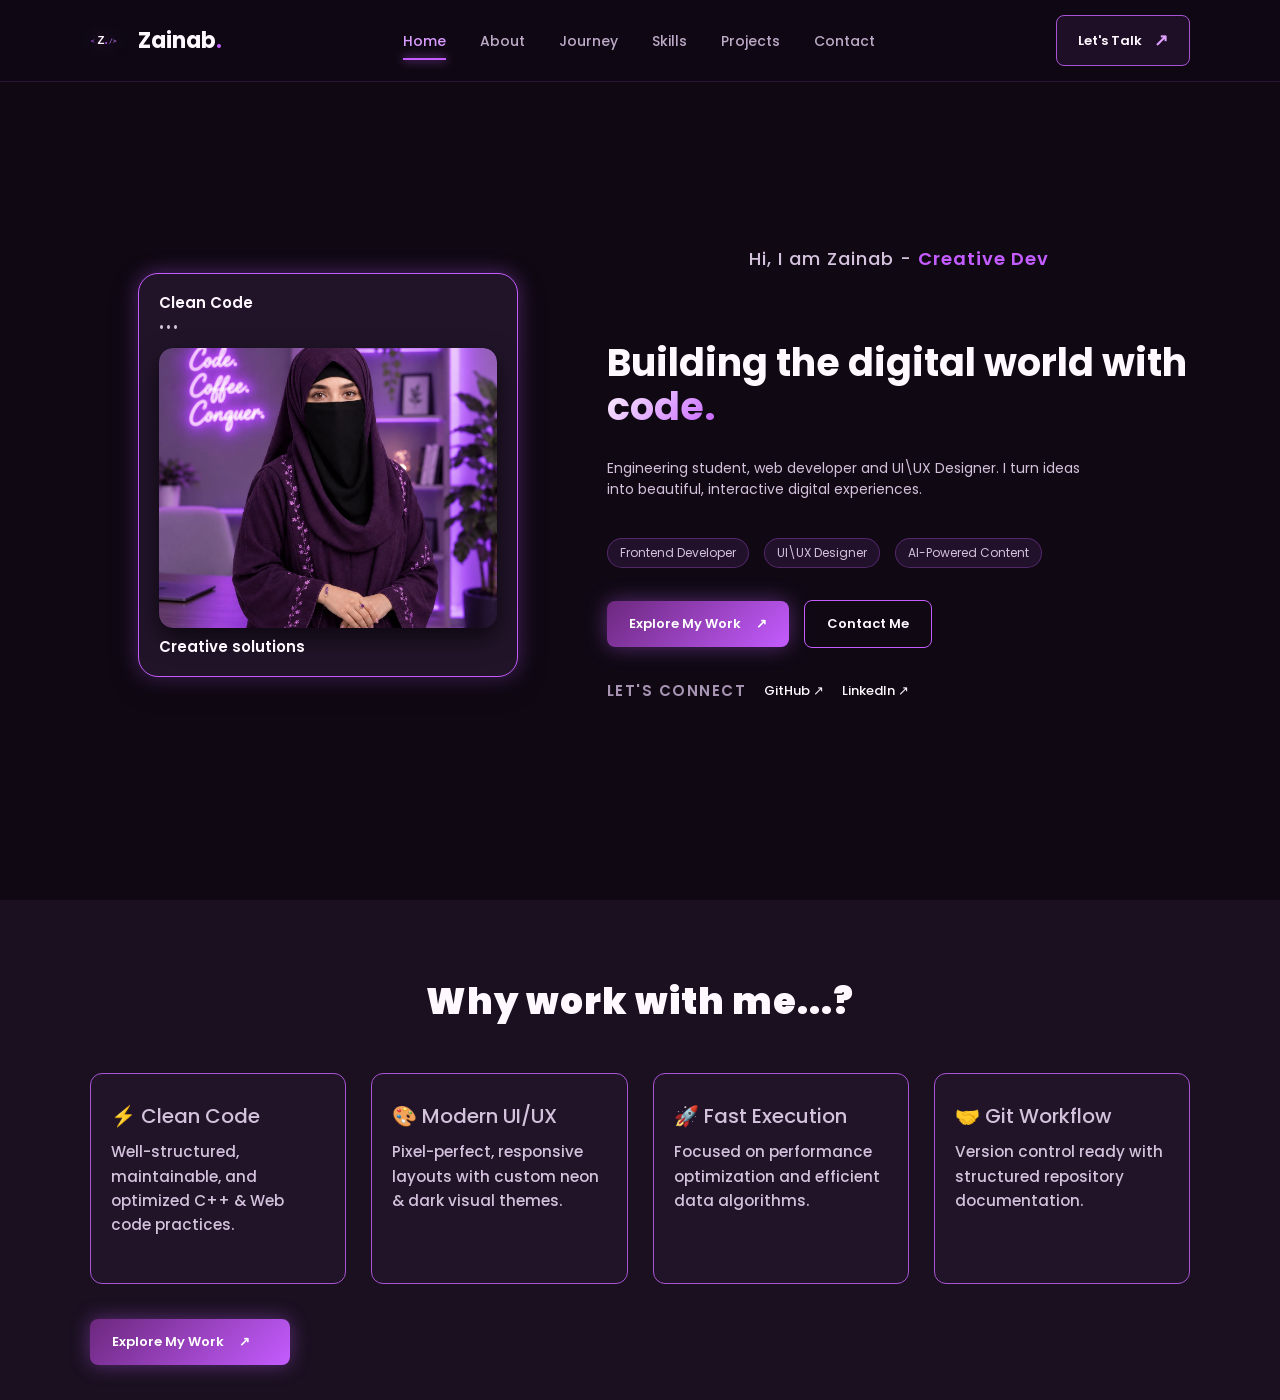
==== main.html @ dba590b0 "Update home and about section styling Adjust the home and featured section dimensions, rename the ab" ====
<!doctype html>
<html lang="en">
  <head>
    <meta charset="UTF-8" />
    <meta name="viewport" content="width=device-width, initial-scale=1.0" />

    <title>Zainab | Developer Portfolio</title>

    <meta
      name="description"
      content="Personal portfolio of a web developer specializing in MERN stack, AI and Python."
    />

    <link rel="preconnect" href="https://fonts.googleapis.com" />
    <link rel="preconnect" href="https://fonts.gstatic.com" crossorigin />

    <link
      href="https://fonts.googleapis.com/css2?family=Poppins:wght@300;400;500;600;700;800&display=swap"
      rel="stylesheet"
    />

    <link
      href="https://cdn.jsdelivr.net/npm/bootstrap@5.3.8/dist/css/bootstrap.min.css"
      rel="stylesheet"
    />

    <link rel="stylesheet" href="https://unpkg.com/aos@next/dist/aos.css" />

    <link rel="stylesheet" href="main.css" />
  </head>

  <body>
    <!-- navbar -->

    <nav class="navbar">
      <a href="#home" class="nav-logo">
        <img src="images/logo.svg" alt="Logo" />
        <span>Zainab<span class="logo-dot">.</span></span>
      </a>

      <ul class="nav-links">
        <li><a href="#home" class="active">Home</a></li>
        <li><a href="#about">About</a></li>
        <li><a href="#Journey">Journey</a></li>
        <li><a href="#skills">Skills</a></li>
        <li><a href="#projects">Projects</a></li>
        <li><a href="#contact">Contact</a></li>
      </ul>

      <a href="#contact" class="nav-cta"> Let's Talk <span>↗</span> </a>
    </nav>

    <!-- hero section -->

    <section class="home-container" id="home">
      <div class="home">
        <div class="left" data-aos="fade-down">
          <div class="profilepic">
            <div class="outer">
              <strong>Clean Code</strong>
              <p>•••</p>
              <div class="inner">
                <img class="heroimg" src="images/heroimg.jpeg" alt="" />
              </div>
              <strong>Creative solutions</strong>
            </div>
          </div>
        </div>
        <div class="right" data-aos="fade-left">
          <h2>Hi, I am Zainab - <span id="typed-text"></span></h2>
          <h1>
            Building the digital world with
            <span class="gradient-text">code.</span>
          </h1>
          <p class="hero-description">
            Engineering student, web developer and UI\UX Designer. I turn ideas
            into beautiful, interactive digital experiences.
          </p>

          <div class="hero-tags" data-aos="fade-left">
            <span>Frontend Developer</span>
            <span>UI\UX Designer</span>
            <span>AI-Powered Content</span>
          </div>

          <div class="hero-actions" data-aos="fade-left">
            <a href="#projects" class="btn btn-primary">
              Explore My Work <span>↗</span>
            </a>

            <a href="#contact" class="btn btn-outline"> Contact Me </a>
          </div>

          <div class="hero-socials" data-aos="fade-left">
            <span>LET'S CONNECT</span>
            <a
              href="https://github.com/"
              target="_blank"
              rel="noopener noreferrer"
              >GitHub ↗</a
            >
            <a
              href="https://www.linkedin.com/"
              target="_blank"
              rel="noopener noreferrer"
              >LinkedIn ↗</a
            >
          </div>
        </div>
      </div>
    </section>
    <section class="featured-section">
      <h2 >Why work with me...?</h2 >
      <div class="featured-elements " data-aos="fade-left">
        <div class="feature-card">
      <h3>⚡ Clean Code</h3>
      <p>Well-structured, maintainable, and optimized C++ & Web code practices.</p>
    </div>

    <div class="feature-card">
      <h3>🎨 Modern UI/UX</h3>
      <p>Pixel-perfect, responsive layouts with custom neon & dark visual themes.</p>
    </div>

    <div class="feature-card">
      <h3>🚀 Fast Execution</h3>
      <p>Focused on performance optimization and efficient data algorithms.</p>
    </div>

    <div class="feature-card">
      <h3>🤝 Git Workflow</h3>
      <p>Version control ready with structured repository documentation.</p>
    </div>

    <a href="#projects" class="btn btn-primary button">
              Explore My Work <span>↗</span>
            </a>
      </div>
    </ssection>

    <section class="About-section" id="about">
      <div class="about-container">
        
      </div>
    </section>
    <script src="https://unpkg.com/aos@next/dist/aos.js"></script>
    <script src="main.js"></script>
  </body>
</html>
---- main.css ----
:root {
  /* ========== HOME TAB ========== */
  --home-bg: #100914;
  --home-heading: #fff8ff;
  --home-text: #d4c1dc;
  --home-accent: #c45cff;
  --home-glow: rgba(196, 92, 255, 0.4);

  /* ========== NAVBAR ========== */
  --nav-bg: rgba(16, 9, 20, 0.85);
  --nav-text: #d4c1dc;
  --nav-active: #c45cff;
  --nav-border: #42264d;

  /* ========== ABOUT TAB ========== */
  --about-bg: #1a1020;
  --about-heading: #fff8ff;
  --about-text: #d4c1dc;
  --about-accent: #a855d5;
  --about-card: #211429;

  /* ========== SKILLS TAB ========== */
  --skills-bg: #100914;
  --skills-card: #211429;
  --skills-heading: #fff8ff;
  --skills-text: #a894b3;
  --skills-accent: #c45cff;
  --skills-border: #42264d;

  /* ========== PROJECTS TAB ========== */
  --projects-bg: #1a1020;
  --projects-card: #211429;
  --projects-heading: #fff8ff;
  --projects-text: #d4c1dc;
  --projects-accent: #e0a0ff;
  --projects-border: #42264d;

  /* ========== CONTACT TAB ========== */
  --contact-bg: #100914;
  --contact-card: #211429;
  --contact-heading: #fff8ff;
  --contact-text: #d4c1dc;
  --contact-accent: #c45cff;
  --contact-border: #8744a0;

  /* ========== FOOTER ========== */
  --footer-bg: #0c070f;
  --footer-text: #a894b3;
  --footer-accent: #c45cff;
  --footer-border: #42264d;

  /* ========== COMMON COLORS ========== */
  --primary: #6c287d;
  --primary-dark: #35113f;
  --primary-light: #a855d5;
  --neon: #c45cff;
  --white: #ffffff;
  --black: #080808;

  /* ========== BUTTONS ========== */
  --button-bg: linear-gradient(135deg, #6c287d, #c45cff);
  --button-text: #ffffff;
  --button-hover: #8536a0;

  /* ========== SHADOWS ========== */
  --shadow: 0 8px 30px rgba(0, 0, 0, 0.3);
  --neon-shadow: 0 0 20px rgba(196, 92, 255, 0.4);
}

:root {
  --font-main: "Poppins", sans-serif;
}

html {
  scroll-behavior: smooth;
  scroll-padding-top: 90px;
}

section[id] {
  scroll-margin-top: 110px;
}

body {
  font-family: var(--font-main);
}

* {
  padding: 0;
  margin: 0;
  box-sizing: border-box;
}
/* NAVBAR */
.navbar {
  position: fixed;
  top: 0;
  left: 0;
  width: 100%;
  height: 82px;
  padding: 0 7%;
  display: flex;
  align-items: center;
  justify-content: space-between;
  background: var(--nav-bg);
  backdrop-filter: blur(18px);
  border-bottom: 1px solid rgba(196, 92, 255, 0.15);
  z-index: 1000;
}

/* LOGO */
.nav-logo {
  display: flex;
  align-items: center;
  gap: 10px;
  text-decoration: none;
  color: #fff8ff;
  font-family: var(--font-main);
  font-size: 22px;
  font-weight: 700;
}

.nav-logo img {
  width: 38px;
  filter: drop-shadow(0 0 8px rgba(196, 92, 255, 0.5));
}

.logo-dot {
  color: #c45cff;
}

/* NAVIGATION LINKS */
.nav-links {
  display: flex;
  align-items: center;
  gap: 34px;
  list-style: none;
  margin: 0;
  padding: 0;
}

.nav-links a {
  position: relative;
  text-decoration: none;
  color: #bdaac7;
  font-family: var(--font-main);
  font-size: 14px;
  font-weight: 500;
  transition: color 0.3s ease;
}

.nav-links a::after {
  content: "";
  position: absolute;
  left: 0;
  bottom: -9px;
  width: 0;
  height: 2px;
  background: #c45cff;
  box-shadow: 0 0 10px #c45cff;
  transition: width 0.3s ease;
}

.nav-links a:hover,
.nav-links a.active {
  color: #d99bff;
}

.nav-links a:hover::after,
.nav-links a.active::after {
  width: 100%;
}

/* NEON BUTTON */
.nav-cta {
  display: inline-flex;
  align-items: center;
  gap: 12px;
  padding: 12px 21px;
  border: 1px solid #a855d5;
  border-radius: 8px;
  background: rgba(196, 92, 255, 0.08);
  color: #fff8ff;
  text-decoration: none;
  font-family: var(--font-main);
  font-size: 13px;
  font-weight: 600;
  transition: 0.3s ease;
}

.nav-cta span {
  color: #e0a0ff;
  font-size: 17px;
}

.nav-cta:hover {
  background: #8536a0;
  border-color: #c45cff;
  box-shadow: 0 0 22px rgba(196, 92, 255, 0.3);
  transform: translateY(-2px);
}
.home-container {
  background-color: var(--home-bg);
  width: 100vw;
  height: 100vh;
  min-height: 600px;
  padding: 50px 7% 0 7%;
  color: var(--home-heading);
  display: flex;
  align-items: center;
  /* overflow: hidden; */
}

.home {
  width: 100%;
  height: 100%;
  display: grid;
  grid-template-columns: 0.9fr 1.1fr;
  align-items: center;
  gap: 40px;
}

.left {
  display: flex;
  justify-content: center;
  align-items: center;
}

.outer {
  width: 380px;
  background-color: #211429;
  border-radius: 20px;
  border: 1px solid var(--home-accent);
  box-shadow: var(--shadow), var(--neon-shadow);
  padding: 18px 20px;
  display: flex;
  flex-direction: column;
  justify-content: space-between;
}

.outer > strong {
  font-size: 15px;
  color: var(--home-heading);
  font-weight: 600;
}

.outer > p {
  color: var(--home-text);
  margin: 2px 0 10px;
  letter-spacing: 2px;
  font-size: 14px;
}

.inner {
  width: 100%;
  display: flex;
  justify-content: center;
  overflow: hidden;
  border-radius: 14px;
  box-shadow: 0 10px 25px rgba(0, 0, 0, 0.6);
  margin-bottom: 8px;
}

.heroimg {
  width: 100%;
  max-height: 280px;
  object-fit: cover;
  border-radius: 14px;
  display: block;
}

.right {
  display: flex;
  flex-direction: column;
  gap: 22px;
}

.right h2 {
  font-size: 18px;
  font-weight: 500;
  color: var(--home-text);
}

.right h2 span {
  color: var(--home-accent);
  font-weight: 600;
}

.right h1 {
  font-size: 38px;
  font-weight: 700;
  line-height: 1.15;
  color: var(--home-heading);
}

.gradient-text {
  background: linear-gradient(135deg, #fff8ff, #c45cff);
  background-clip: text;
  -webkit-background-clip: text;
  -webkit-text-fill-color: transparent;
}

.hero-description {
  font-size: 14px;
  color: var(--home-text);
  line-height: 1.5;
  max-width: 500px;
}

.hero-tags {
  display: flex;
  flex-wrap: wrap;
  gap: 15px;
}

.hero-tags span {
  padding: 5px 12px;
  background: rgba(196, 92, 255, 0.1);
  border: 1px solid rgba(196, 92, 255, 0.3);
  border-radius: 50px;
  font-size: 12px;
  color: var(--home-text);
  margin-bottom: 10px;
}

.hero-actions {
  display: flex;
  align-items: center;
  gap: 15px;
}

.btn {
  display: inline-flex;
  align-items: center;
  gap: 15px;
  padding: 13px 22px;
  border-radius: 8px;
  font-weight: 600;
  font-size: 13px;
  text-decoration: none;
  transition: 0.3s ease;
}

.btn-primary {
  background: var(--button-bg);
  color: var(--button-text);
  box-shadow: var(--neon-shadow);
  border: none;
}

.btn-primary:hover {
  background: var(--button-hover);
  transform: translateY(-2px);
}

.btn-outline {
  border: 1px solid var(--home-accent);
  color: var(--home-heading);
  background: transparent;
}

.btn-outline:hover {
  background: rgba(196, 92, 255, 0.1);
  transform: translateY(-2px);
}

.hero-socials {
  display: flex;
  align-items: center;
  gap: 18px;
}

.hero-socials span {
  font-size: 15px;
  letter-spacing: 1.5px;
  color: var(--skills-text);
  font-weight: 600;
  margin-top: 10px;
}

.hero-socials a {
  text-decoration: none;
  color: var(--home-heading);
  font-size: 13px;
  font-weight: 500;
  transition: 0.3s ease;
  margin-top: 10px;
}

.hero-socials a:hover {
  color: var(--home-accent);
}

@keyframes fadeDown {
  from {
    opacity: 0;
    transform: translateY(-20px);
  }
  to {
    opacity: 1;
    transform: translateY(0);
  }
}

.left {
  animation: fadeDown 2s ease-out;
}

/* Featured Section */

.featured-section{
  width: 100vw;
  height: 500px;
  padding: 80px 20px;
  background-color: var(--about-bg);
}

h2{
  text-align: center;
  font-size: 36px;
  font-weight: 900;
  letter-spacing: 1px;
  margin-bottom: 50px;
  color: var(--about-heading);
}


.featured-elements{
    display: grid;
    grid-template-columns: repeat(auto-fit, minmax(250px, 1fr));
    gap: 25px;
    max-width: 1100px;
    margin: 0 auto;
    color: var(--button-text);
    
}

.feature-card{
  border-radius: 12px;
    padding: 30px 20px;
    transition: all 0.3s ease-in-out;
    text-align: left;
    border: 1px solid var(--about-accent);
    border-radius: 12px;
    padding: 30px 20px;
   
    background-color: var(--about-card);
}

.feature-card:hover{
   box-shadow: var(--neon-shadow);
   transform: translateY(-8px);
   border:1px solid var(--neon);
}

.feature-card h3 {
    font-size: 1.25rem;
    color: var(--about-text);
    margin-bottom: 12px;
}

.feature-card p {
    font-size: 0.95rem;
    color: var(--about-text);
    font-weight: 500;
    line-height: 1.6;
}

.button{
 width: 200px;
 margin-top: 10px;
}

.About-section{
  width: 100vw;
  background-color: var(--footer-border);
}
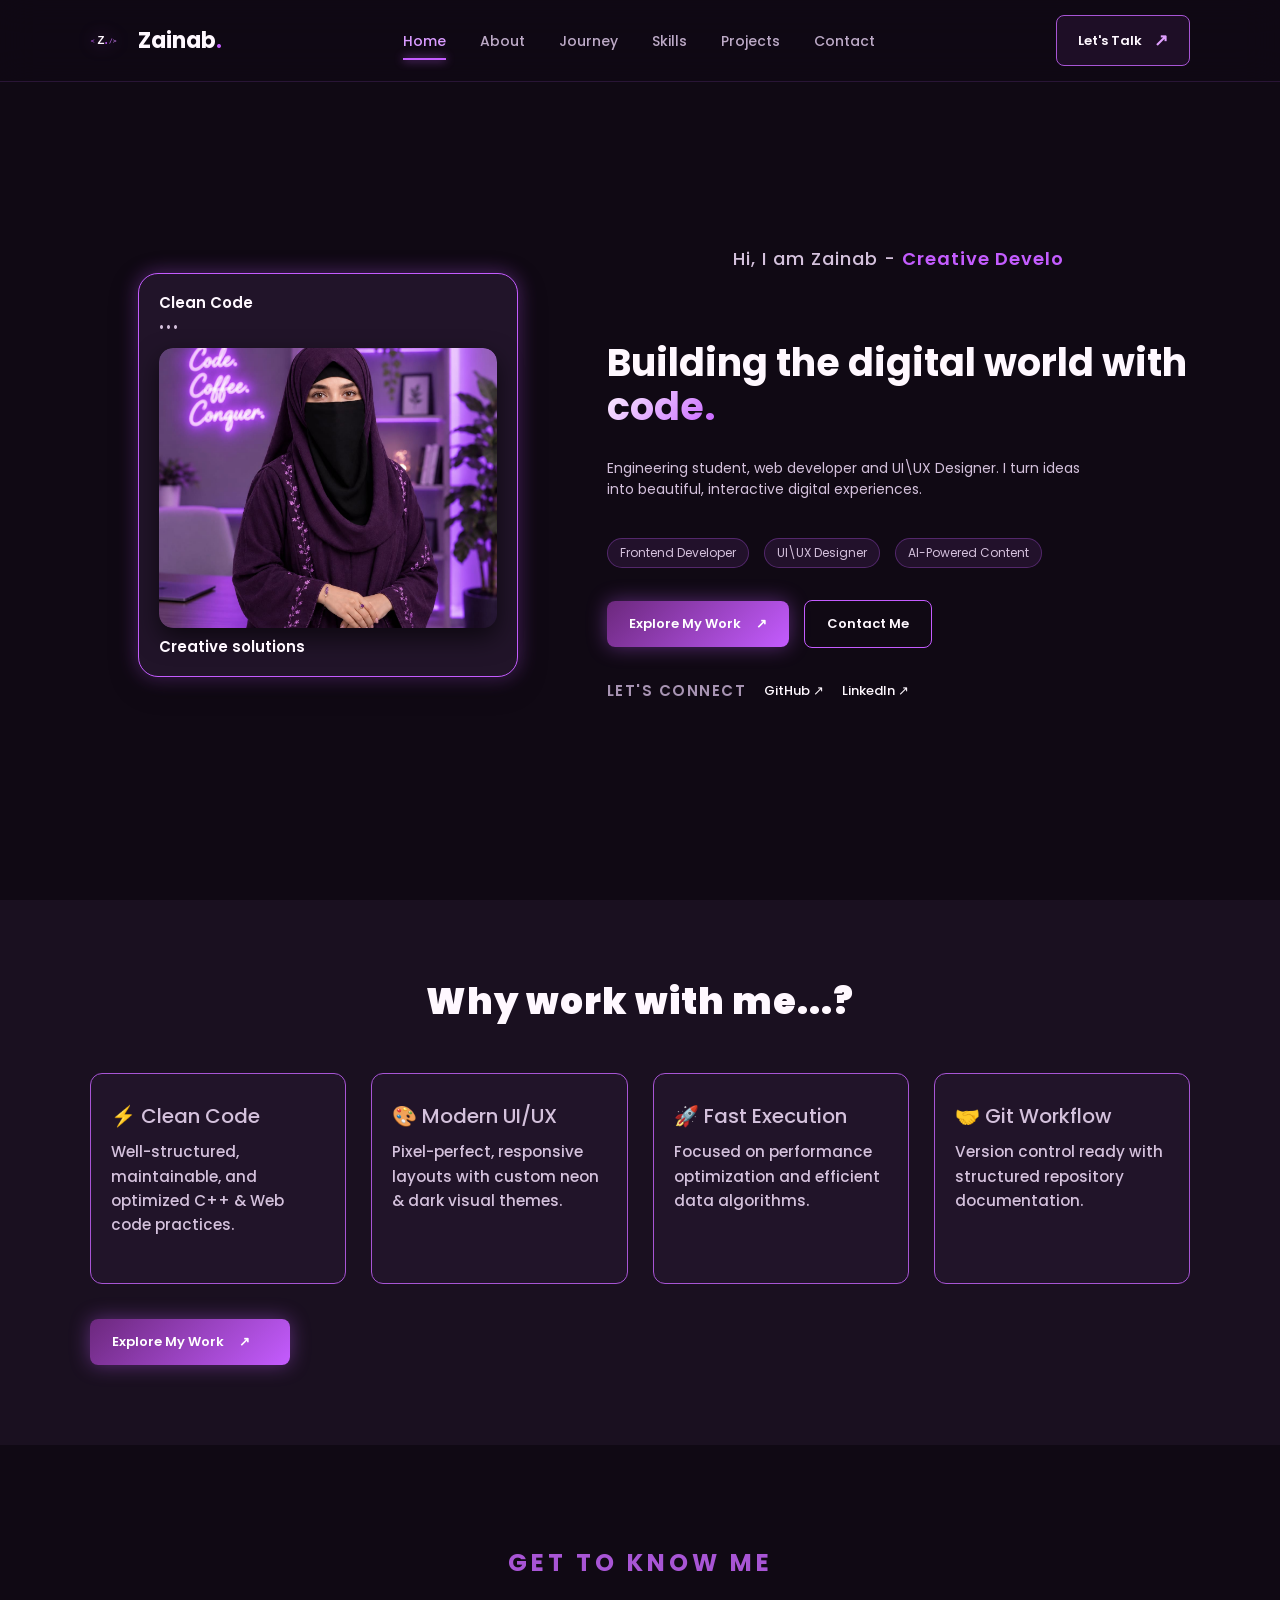
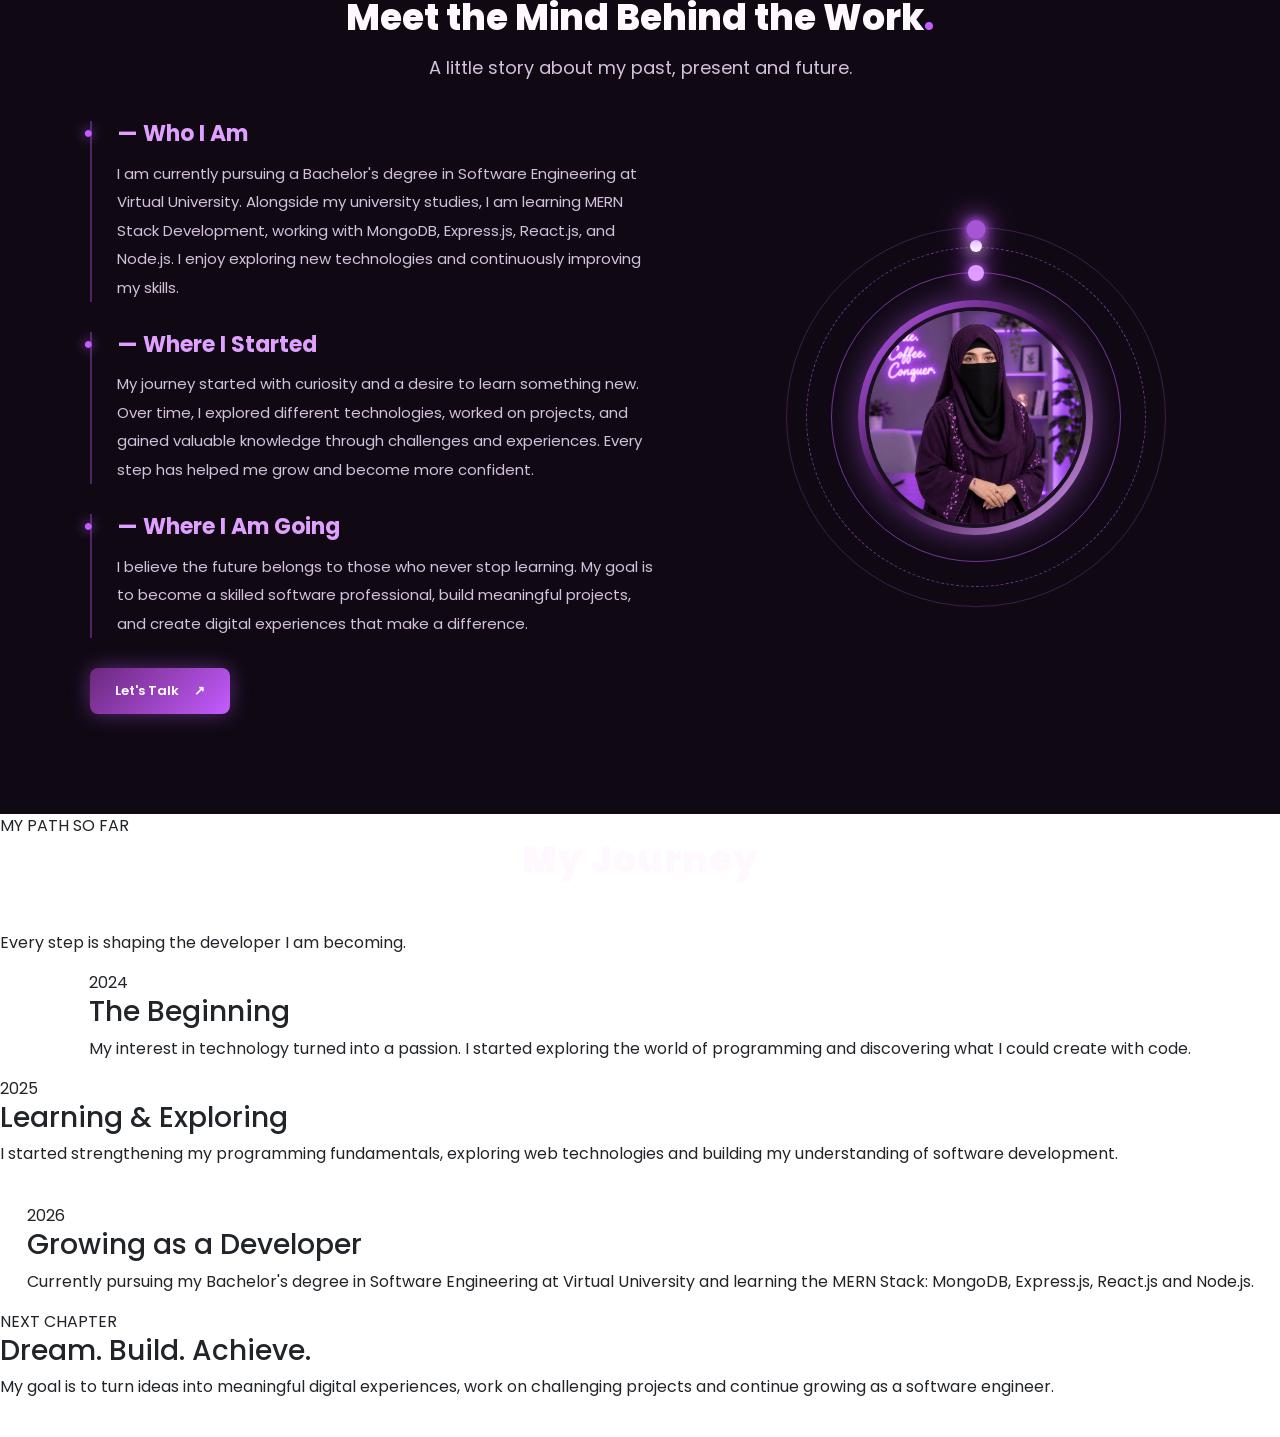
==== commit 140ab8a3: "Add About and Journey sections Add portfolio sections for the developer's background and career jour" ====
--- a/main.html
+++ b/main.html
@@ -41,7 +41,7 @@
       <ul class="nav-links">
         <li><a href="#home" class="active">Home</a></li>
         <li><a href="#about">About</a></li>
-        <li><a href="#Journey">Journey</a></li>
+        <li><a href="#journey">Journey</a></li>
         <li><a href="#skills">Skills</a></li>
         <li><a href="#projects">Projects</a></li>
         <li><a href="#contact">Contact</a></li>
@@ -110,39 +110,181 @@
       </div>
     </section>
     <section class="featured-section">
-      <h2 >Why work with me...?</h2 >
-      <div class="featured-elements " data-aos="fade-left">
-        <div class="feature-card">
-      <h3>⚡ Clean Code</h3>
-      <p>Well-structured, maintainable, and optimized C++ & Web code practices.</p>
-    </div>
-
-    <div class="feature-card">
-      <h3>🎨 Modern UI/UX</h3>
-      <p>Pixel-perfect, responsive layouts with custom neon & dark visual themes.</p>
-    </div>
-
-    <div class="feature-card">
-      <h3>🚀 Fast Execution</h3>
-      <p>Focused on performance optimization and efficient data algorithms.</p>
-    </div>
-
-    <div class="feature-card">
-      <h3>🤝 Git Workflow</h3>
-      <p>Version control ready with structured repository documentation.</p>
-    </div>
-
-    <a href="#projects" class="btn btn-primary button">
-              Explore My Work <span>↗</span>
-            </a>
-      </div>
-    </ssection>
-
-    <section class="About-section" id="about">
-      <div class="about-container">
-        
+      <h2>Why work with me...?</h2>
+      <div class="featured-elements" data-aos="fade-left">
+        <div class="feature-card">
+          <h3>⚡ Clean Code</h3>
+          <p>
+            Well-structured, maintainable, and optimized C++ & Web code
+            practices.
+          </p>
+        </div>
+
+        <div class="feature-card">
+          <h3>🎨 Modern UI/UX</h3>
+          <p>
+            Pixel-perfect, responsive layouts with custom neon & dark visual
+            themes.
+          </p>
+        </div>
+
+        <div class="feature-card">
+          <h3>🚀 Fast Execution</h3>
+          <p>
+            Focused on performance optimization and efficient data algorithms.
+          </p>
+        </div>
+
+        <div class="feature-card">
+          <h3>🤝 Git Workflow</h3>
+          <p>Version control ready with structured repository documentation.</p>
+        </div>
+
+        <a href="#projects" class="btn btn-primary button">
+          Explore My Work <span>↗</span>
+        </a>
       </div>
     </section>
+
+    <section class="about-section" id="about">
+      <div class="about-container">
+        <div class="about-heading" data-aos="fade-down">
+          <span>GET TO KNOW ME</span>
+          <h1>Meet the Mind Behind the Work<span>.</span></h1>
+          <p>A little story about my past, present and future.</p>
+        </div>
+
+        <div class="about-content">
+          <div class="about-left"  data-aos="fade-right">
+            <div class="about-info">
+              <span class="about-dot">●</span>
+              <h3>— Who I Am</h3>
+              <p>
+                I am currently pursuing a Bachelor's degree in Software
+                Engineering at Virtual University. Alongside my university
+                studies, I am learning MERN Stack Development, working with
+                MongoDB, Express.js, React.js, and Node.js. I enjoy exploring
+                new technologies and continuously improving my skills.
+              </p>
+            </div>
+
+            <div class="about-info">
+              <span class="about-dot">●</span>
+              <h3>— Where I Started</h3>
+              <p>
+                My journey started with curiosity and a desire to learn
+                something new. Over time, I explored different technologies,
+                worked on projects, and gained valuable knowledge through
+                challenges and experiences. Every step has helped me grow and
+                become more confident.
+              </p>
+            </div>
+
+            <div class="about-info">
+              <span class="about-dot">●</span>
+              <h3>— Where I Am Going</h3>
+              <p>
+                I believe the future belongs to those who never stop learning.
+                My goal is to become a skilled software professional, build
+                meaningful projects, and create digital experiences that make a
+                difference.
+              </p>
+            </div>
+
+            <a href="#contact" class="about-btn"> Let's Talk <span>↗</span> </a>
+          </div>
+
+          <div class="about-right" data-aos="fade-left">
+            <div class="orbit orbit-one">
+              <span class="orbit-dot"></span>
+            </div>
+
+            <div class="orbit orbit-two">
+              <span class="orbit-dot"></span>
+            </div>
+
+            <div class="orbit orbit-three">
+              <span class="orbit-dot"></span>
+            </div>
+
+            <div class="about-image">
+              <img
+                src="images/heroimg.jpeg"
+                alt="Zainab - Software Engineering Student"
+              />
+            </div>
+          </div>
+        </div>
+      </div>
+    </section>
+
+
+<section class="journey-section" id="Journey">
+
+    <div class="journey-heading">
+        <span class="journey-tag">MY PATH SO FAR</span>
+        <h2>My <span>Journey</span></h2>
+        <p>Every step is shaping the developer I am becoming.</p>
+    </div>
+
+    <div class="journey-timeline">
+
+        <div class="journey-item left">
+            <div class="journey-card">
+                <span class="journey-year">2024</span>
+                <h3>The Beginning</h3>
+                <p>
+                    My interest in technology turned into a passion.
+                    I started exploring the world of programming and
+                    discovering what I could create with code.
+                </p>
+            </div>
+            <span class="journey-dot"></span>
+        </div>
+
+        <div class="journey-item right">
+            <div class="journey-card">
+                <span class="journey-year">2025</span>
+                <h3>Learning & Exploring</h3>
+                <p>
+                    I started strengthening my programming fundamentals,
+                    exploring web technologies and building my
+                    understanding of software development.
+                </p>
+            </div>
+            <span class="journey-dot"></span>
+        </div>
+
+        <div class="journey-item left">
+            <div class="journey-card">
+                <span class="journey-year">2026</span>
+                <h3>Growing as a Developer</h3>
+                <p>
+                    Currently pursuing my Bachelor's degree in Software
+                    Engineering at Virtual University and learning the
+                    MERN Stack: MongoDB, Express.js, React.js and Node.js.
+                </p>
+            </div>
+            <span class="journey-dot"></span>
+        </div>
+
+        <div class="journey-item right">
+            <div class="journey-card">
+                <span class="journey-year">NEXT CHAPTER</span>
+                <h3>Dream. Build. Achieve.</h3>
+                <p>
+                    My goal is to turn ideas into meaningful digital
+                    experiences, work on challenging projects and
+                    continue growing as a software engineer.
+                </p>
+            </div>
+            <span class="journey-dot"></span>
+        </div>
+
+    </div>
+</section>
+
+
     <script src="https://unpkg.com/aos@next/dist/aos.js"></script>
     <script src="main.js"></script>
   </body>
--- a/main.css
+++ b/main.css
@@ -199,7 +199,7 @@
 }
 .home-container {
   background-color: var(--home-bg);
-  width: 100vw;
+  width: 100%;
   height: 100vh;
   min-height: 600px;
   padding: 50px 7% 0 7%;
@@ -406,14 +406,15 @@
 
 /* Featured Section */
 
-.featured-section{
-  width: 100vw;
-  height: 500px;
-  padding: 80px 20px;
+.featured-section {
+  width: 100%;
+  min-height: 500px;
+  height: auto;
+  padding: 80px 7%;
   background-color: var(--about-bg);
 }
 
-h2{
+h2 {
   text-align: center;
   font-size: 36px;
   font-weight: 900;
@@ -422,54 +423,264 @@
   color: var(--about-heading);
 }
 
-
-.featured-elements{
-    display: grid;
-    grid-template-columns: repeat(auto-fit, minmax(250px, 1fr));
-    gap: 25px;
-    max-width: 1100px;
-    margin: 0 auto;
-    color: var(--button-text);
-    
-}
-
-.feature-card{
+.featured-elements {
+  display: grid;
+  grid-template-columns: repeat(auto-fit, minmax(250px, 1fr));
+  gap: 25px;
+  max-width: 1100px;
+  margin: 0 auto;
+  color: var(--button-text);
+}
+
+.feature-card {
   border-radius: 12px;
-    padding: 30px 20px;
-    transition: all 0.3s ease-in-out;
-    text-align: left;
-    border: 1px solid var(--about-accent);
-    border-radius: 12px;
-    padding: 30px 20px;
-   
-    background-color: var(--about-card);
-}
-
-.feature-card:hover{
-   box-shadow: var(--neon-shadow);
-   transform: translateY(-8px);
-   border:1px solid var(--neon);
+  padding: 30px 20px;
+  transition: all 0.3s ease-in-out;
+  text-align: left;
+  border: 1px solid var(--about-accent);
+  border-radius: 12px;
+  padding: 30px 20px;
+
+  background-color: var(--about-card);
+}
+
+.feature-card:hover {
+  box-shadow: var(--neon-shadow);
+  transform: translateY(-8px);
+  border: 1px solid var(--neon);
 }
 
 .feature-card h3 {
-    font-size: 1.25rem;
-    color: var(--about-text);
-    margin-bottom: 12px;
+  font-size: 1.25rem;
+  color: var(--about-text);
+  margin-bottom: 12px;
 }
 
 .feature-card p {
-    font-size: 0.95rem;
-    color: var(--about-text);
-    font-weight: 500;
-    line-height: 1.6;
-}
-
-.button{
- width: 200px;
- margin-top: 10px;
-}
-
-.About-section{
-  width: 100vw;
-  background-color: var(--footer-border);
-}
+  font-size: 0.95rem;
+  color: var(--about-text);
+  font-weight: 500;
+  line-height: 1.6;
+}
+
+.button {
+  width: 200px;
+  margin-top: 10px;
+}
+
+/*  ABOUT SECTION  */
+
+.about-section {
+  width: 100%;
+  min-height: 750px;
+  padding: 100px 7%;
+  background: var(--contact-bg);
+  color: var(--about-heading);
+  overflow: hidden;
+}
+
+.about-container {
+  max-width: 1250px;
+  margin: auto;
+}
+
+.about-heading {
+  text-align: center;
+  margin-bottom: 40px;
+}
+
+.about-heading > span {
+  color: var(--about-accent);
+  font-size: 24px;
+  font-weight: 700;
+  letter-spacing: 4px;
+}
+
+.about-heading h1 {
+  font-size: 36px;
+  font-weight: 800;
+  margin: 15px 0;
+}
+
+.about-heading h1 span {
+  color: var(--neon);
+}
+
+.about-heading p {
+  color: var(--about-text);
+  font-size: 18px;
+}
+
+.about-content {
+  display: grid;
+  grid-template-columns: 1.2fr 0.9fr;
+  align-items: center;
+  gap: 100px;
+}
+
+.about-left {
+  display: flex;
+  flex-direction: column;
+  gap: 30px;
+}
+
+.about-info {
+  position: relative;
+  padding-left: 25px;
+  border-left: 2px solid rgba(196, 92, 255, 0.35);
+  transition: 0.3s ease;
+}
+
+.about-info:hover {
+  border-left-color: var(--button-text);
+  transform: translateX(10px);
+}
+
+.about-dot {
+  position: absolute;
+  left: -8px;
+  top: 0;
+  font-size: 16px;
+  color: var(--neon);
+  text-shadow: 0 0 12px var(--neon);
+}
+
+.about-info h3 {
+  font-size: 22px;
+  font-weight: 700;
+  color: #e0a0ff;
+  margin-bottom: 12px;
+}
+
+.about-info p {
+  color: var(--about-text);
+  font-size: 15px;
+  line-height: 1.9;
+  margin: 0;
+}
+
+.about-btn {
+  display: inline-flex;
+  align-items: center;
+  justify-content: center;
+  gap: 15px;
+  width: fit-content;
+  padding: 13px 25px;
+  border-radius: 8px;
+  background: var(--button-bg);
+  color: white;
+  text-decoration: none;
+  font-size: 13px;
+  font-weight: 600;
+  box-shadow: var(--neon-shadow);
+  transition: 0.3s ease;
+}
+
+.about-btn:hover {
+  transform: translateY(-4px);
+  box-shadow: 0 0 25px var(--neon);
+  color: white;
+}
+
+.about-right {
+  position: relative;
+  width: 380px;
+  height: 380px;
+  display: flex;
+  align-items: center;
+  justify-content: center;
+  margin: auto;
+}
+
+.about-image {
+  width: 235px;
+  height: 235px;
+  border-radius: 50%;
+  padding: 7px;
+  background: linear-gradient(135deg, #c45cff, #35113f, #e0a0ff);
+  box-shadow: 0 0 30px rgba(196, 92, 255, 0.45);
+  z-index: 2;
+}
+
+.about-image img {
+  width: 100%;
+  height: 100%;
+  object-fit: cover;
+  border-radius: 50%;
+  border: 4px solid var(--about-bg);
+}
+
+/* ROTATING ORBITS */
+
+.orbit {
+  position: absolute;
+  border-radius: 50%;
+  border: 1px solid rgba(196, 92, 255, 0.55);
+  display: flex;
+  align-items: center;
+  justify-content: center;
+}
+
+.orbit-one {
+  width: 290px;
+  height: 290px;
+  animation: rotateOrbit 8s linear infinite;
+}
+
+.orbit-two {
+  width: 340px;
+  height: 340px;
+  border-style: dashed;
+  animation: rotateOrbit 13s linear infinite reverse;
+}
+
+.orbit-three {
+  width: 380px;
+  height: 380px;
+  border-color: rgba(196, 92, 255, 0.25);
+  animation: rotateOrbit 18s linear infinite;
+}
+
+/* BIG ROUND DOTS */
+
+.orbit-dot {
+  position: absolute;
+  width: 16px;
+  height: 16px;
+  background: #e0a0ff;
+  border-radius: 50%;
+  top: -8px;
+  left: 50%;
+  transform: translateX(-50%);
+  box-shadow:
+    0 0 10px #c45cff,
+    0 0 22px #c45cff,
+    0 0 35px rgba(196, 92, 255, 0.8);
+}
+
+.orbit-two .orbit-dot {
+  width: 12px;
+  height: 12px;
+  background: #ffffff;
+  box-shadow:
+    0 0 15px #ffffff,
+    0 0 25px #c45cff;
+}
+
+.orbit-three .orbit-dot {
+  width: 19px;
+  height: 19px;
+  background: #a855d5;
+}
+
+/* ANIMATION */
+
+@keyframes rotateOrbit {
+  from {
+    transform: rotate(0deg);
+  }
+
+  to {
+    transform: rotate(360deg);
+  }
+}
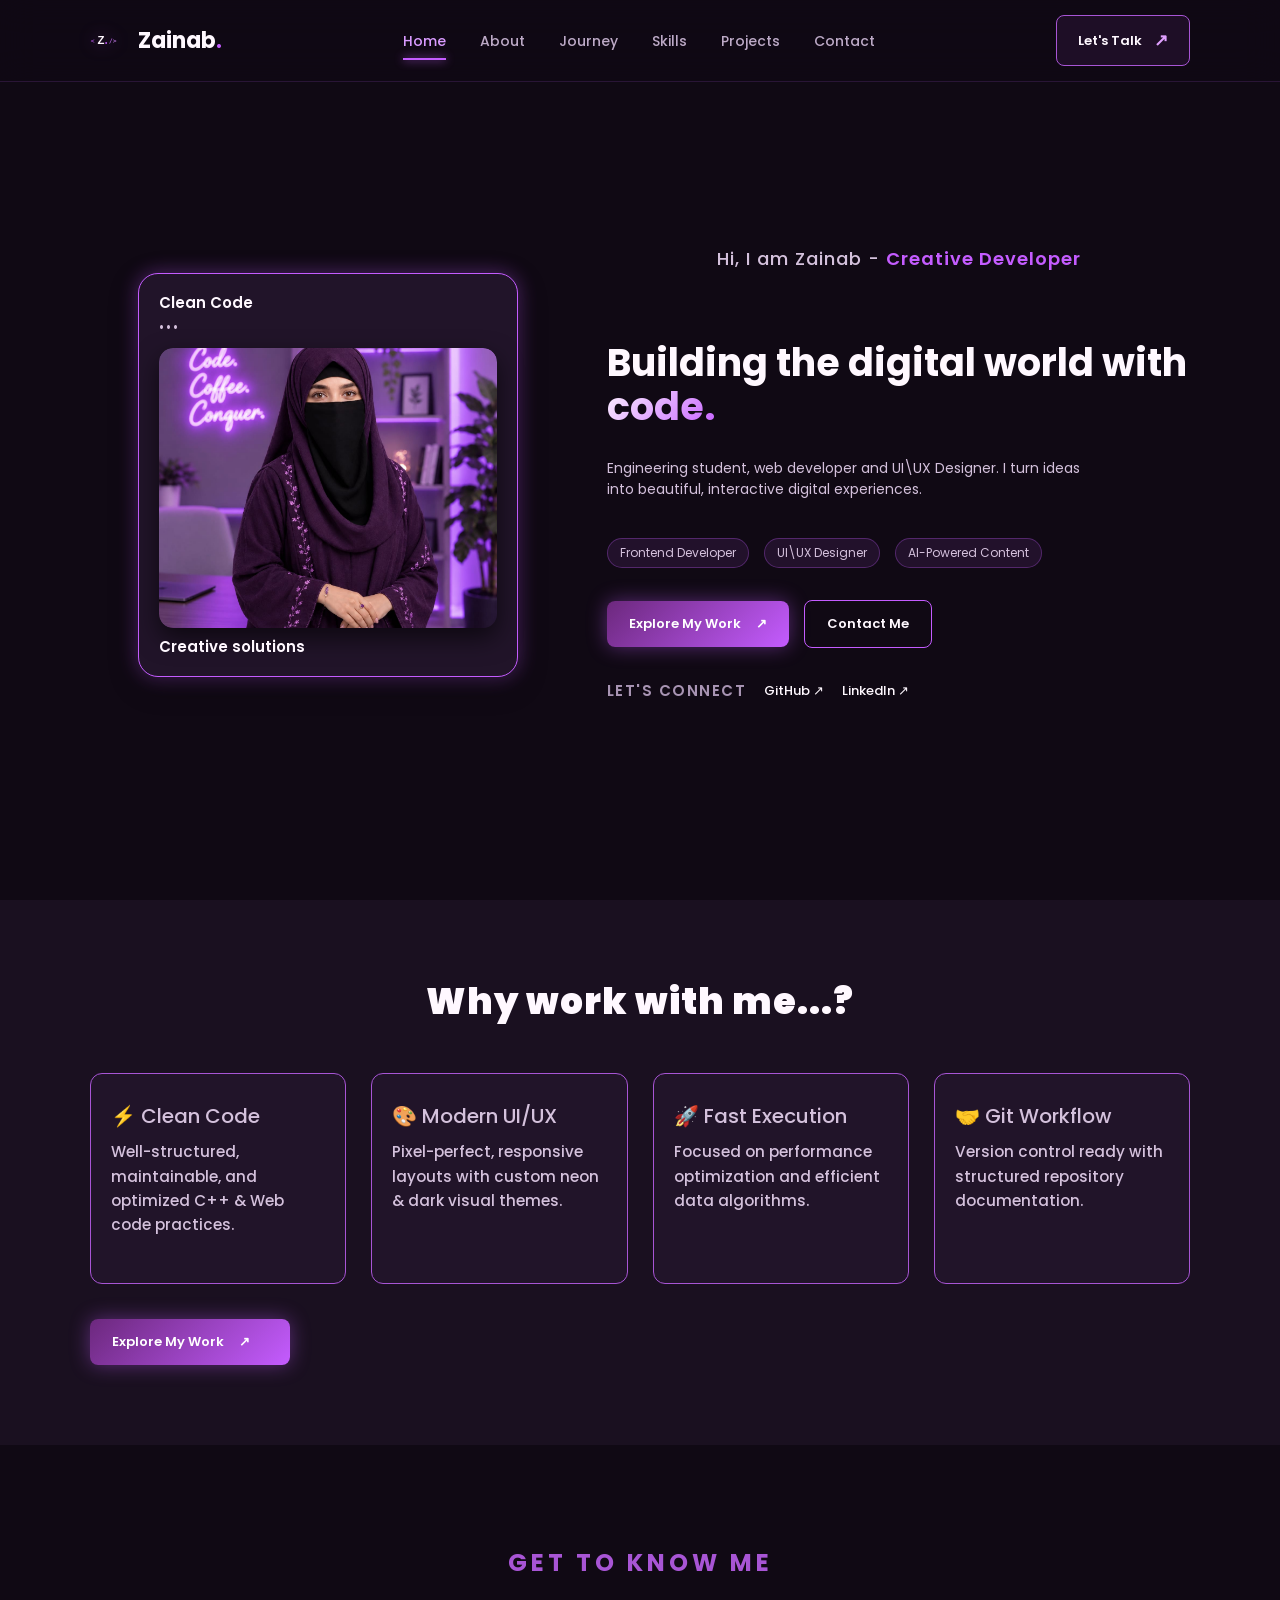
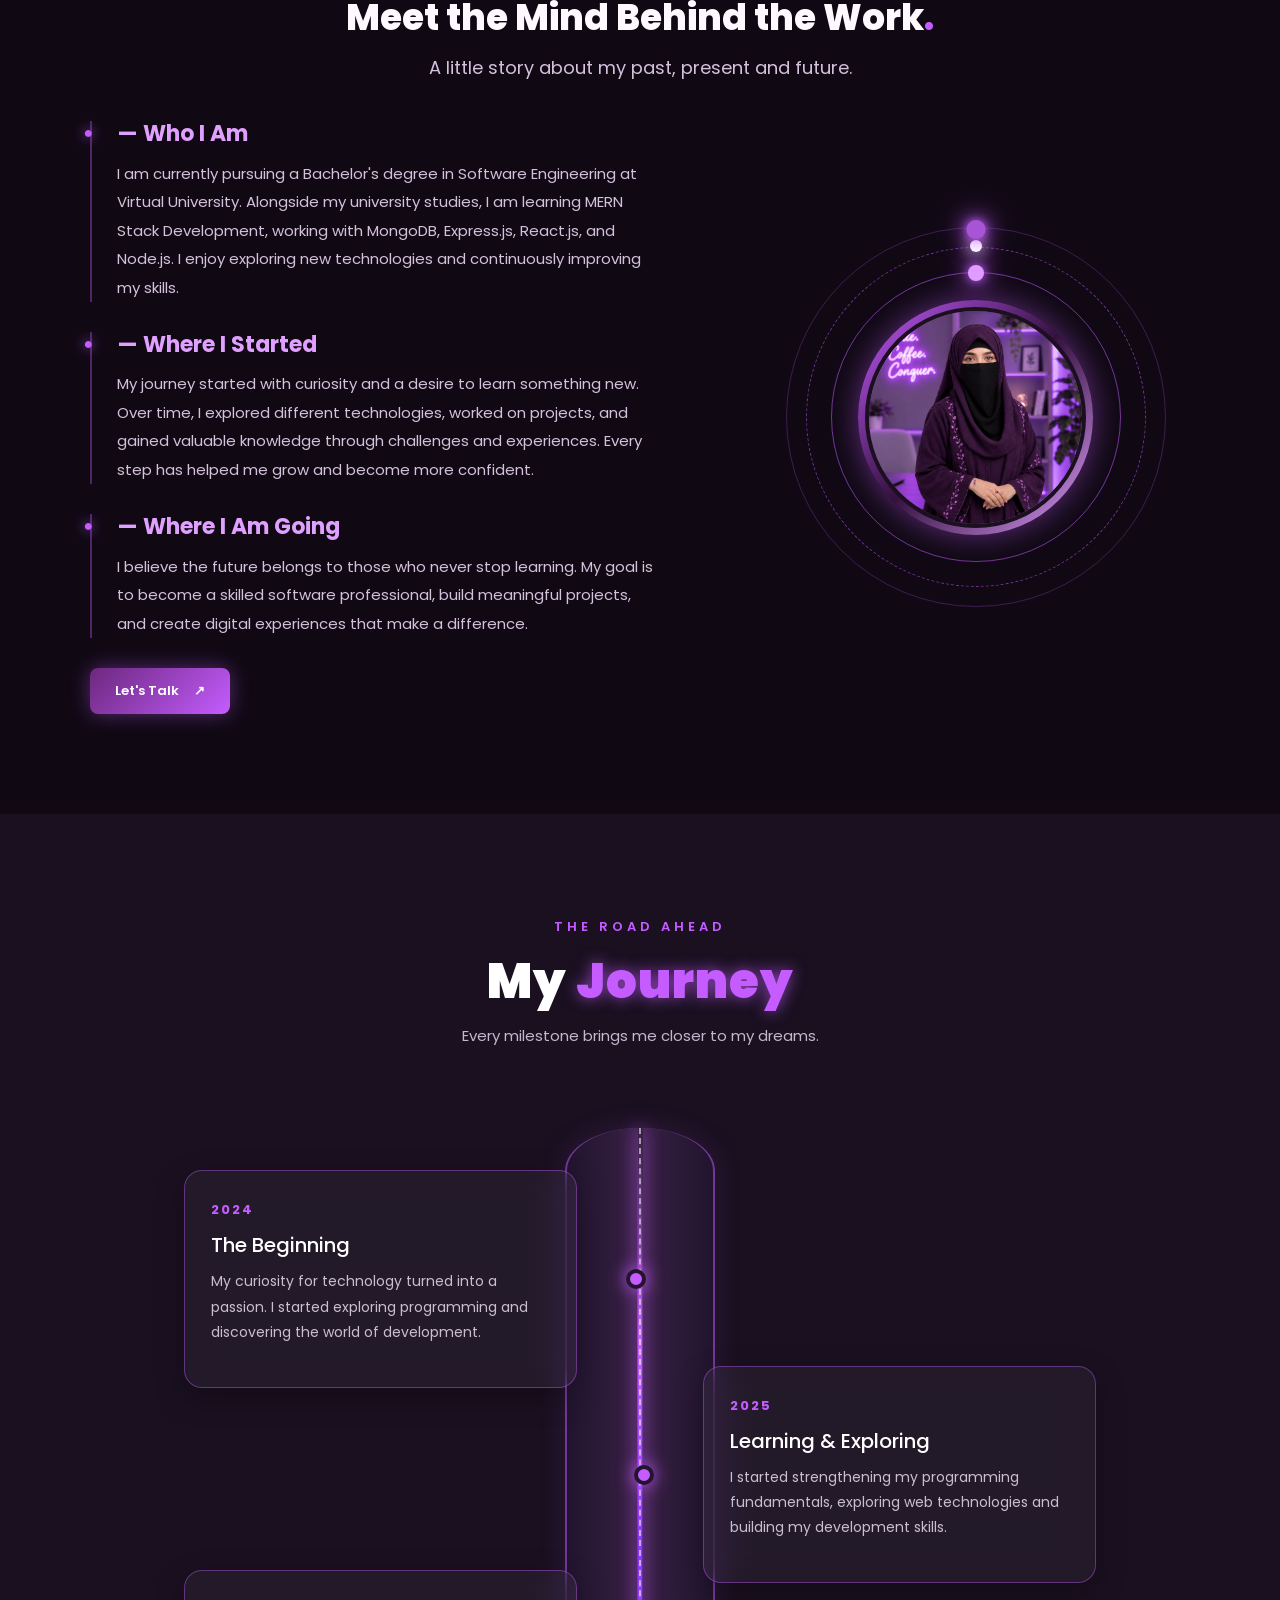
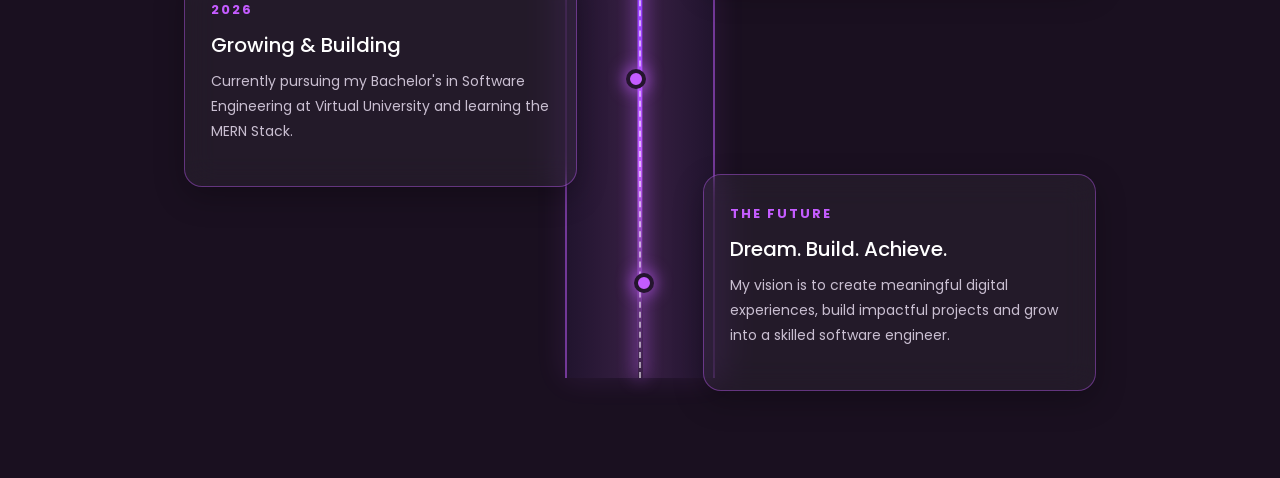
==== commit 34397ee5: "Added Styling in Journey section" ====
--- a/main.html
+++ b/main.html
@@ -219,70 +219,61 @@
     </section>
 
 
-<section class="journey-section" id="Journey">
-
-    <div class="journey-heading">
-        <span class="journey-tag">MY PATH SO FAR</span>
-        <h2>My <span>Journey</span></h2>
-        <p>Every step is shaping the developer I am becoming.</p>
+
+<section class="road-section" id="Journey">
+
+    <div class="road-heading">
+        <span>THE ROAD AHEAD</span>
+        <h2>My <strong>Journey</strong></h2>
+        <p>Every milestone brings me closer to my dreams.</p>
     </div>
 
-    <div class="journey-timeline">
-
-        <div class="journey-item left">
-            <div class="journey-card">
-                <span class="journey-year">2024</span>
+    <div class="road-wrapper">
+
+        <div class="road-path">
+            <div class="road-glow"></div>
+            <div class="road-center-line"></div>
+        </div>
+
+        <div class="road-milestone milestone-one">
+            <div class="road-card">
+                <span class="road-year">2024</span>
                 <h3>The Beginning</h3>
-                <p>
-                    My interest in technology turned into a passion.
-                    I started exploring the world of programming and
-                    discovering what I could create with code.
-                </p>
-            </div>
-            <span class="journey-dot"></span>
-        </div>
-
-        <div class="journey-item right">
-            <div class="journey-card">
-                <span class="journey-year">2025</span>
+                <p>My curiosity for technology turned into a passion. I started exploring programming and discovering the world of development.</p>
+            </div>
+            <span class="road-point"></span>
+        </div>
+
+        <div class="road-milestone milestone-two">
+            <div class="road-card">
+                <span class="road-year">2025</span>
                 <h3>Learning & Exploring</h3>
-                <p>
-                    I started strengthening my programming fundamentals,
-                    exploring web technologies and building my
-                    understanding of software development.
-                </p>
-            </div>
-            <span class="journey-dot"></span>
-        </div>
-
-        <div class="journey-item left">
-            <div class="journey-card">
-                <span class="journey-year">2026</span>
-                <h3>Growing as a Developer</h3>
-                <p>
-                    Currently pursuing my Bachelor's degree in Software
-                    Engineering at Virtual University and learning the
-                    MERN Stack: MongoDB, Express.js, React.js and Node.js.
-                </p>
-            </div>
-            <span class="journey-dot"></span>
-        </div>
-
-        <div class="journey-item right">
-            <div class="journey-card">
-                <span class="journey-year">NEXT CHAPTER</span>
+                <p>I started strengthening my programming fundamentals, exploring web technologies and building my development skills.</p>
+            </div>
+            <span class="road-point"></span>
+        </div>
+
+        <div class="road-milestone milestone-three">
+            <div class="road-card">
+                <span class="road-year">2026</span>
+                <h3>Growing & Building</h3>
+                <p>Currently pursuing my Bachelor's in Software Engineering at Virtual University and learning the MERN Stack.</p>
+            </div>
+            <span class="road-point"></span>
+        </div>
+
+        <div class="road-milestone milestone-four">
+            <div class="road-card">
+                <span class="road-year">THE FUTURE</span>
                 <h3>Dream. Build. Achieve.</h3>
-                <p>
-                    My goal is to turn ideas into meaningful digital
-                    experiences, work on challenging projects and
-                    continue growing as a software engineer.
-                </p>
-            </div>
-            <span class="journey-dot"></span>
+                <p>My vision is to create meaningful digital experiences, build impactful projects and grow into a skilled software engineer.</p>
+            </div>
+            <span class="road-point"></span>
         </div>
 
     </div>
 </section>
+
 
 
     <script src="https://unpkg.com/aos@next/dist/aos.js"></script>
--- a/main.css
+++ b/main.css
@@ -684,3 +684,175 @@
     transform: rotate(360deg);
   }
 }
+
+
+.road-section {
+    width: 100%;
+    min-height: 1100px;
+    padding: 100px 7%;
+    background: var(--about-bg);
+    position: relative;
+    overflow: hidden;
+}
+
+.road-heading {
+    text-align: center;
+    margin-bottom: 80px;
+}
+
+.road-heading > span {
+    color: var(--neon);
+    font-size: 13px;
+    letter-spacing: 4px;
+    font-weight: 600;
+}
+
+.road-heading h2 {
+    color: #fff;
+    font-size: 48px;
+    margin: 15px 0;
+}
+
+.road-heading h2 strong {
+    color: var(--neon);
+    text-shadow: 0 0 15px rgba(196, 92, 255, 0.7);
+}
+
+.road-heading p {
+    color: #c5b7ce;
+    font-size: 15px;
+}
+
+.road-wrapper {
+    width: 100%;
+    max-width: 1050px;
+    height: 850px;
+    margin: auto;
+    position: relative;
+}
+
+.road-path {
+    position: absolute;
+    width: 150px;
+    height: 100%;
+    left: 50%;
+    transform: translateX(-50%);
+    background: linear-gradient(90deg, #21142e, #382044, #21142e);
+    border-left: 2px solid rgba(196, 92, 255, 0.5);
+    border-right: 2px solid rgba(196, 92, 255, 0.5);
+    border-radius: 50% 50% 0 0 / 5% 5% 0 0;
+    box-shadow: 0 0 30px rgba(196, 92, 255, 0.12);
+}
+
+.road-glow {
+    position: absolute;
+    width: 5px;
+    height: 100%;
+    left: 50%;
+    transform: translateX(-50%);
+    background: linear-gradient(
+        to bottom,
+        transparent,
+        #c45cff,
+        #8d35ff,
+        #c45cff,
+        transparent
+    );
+    box-shadow: 0 0 18px #c45cff;
+}
+
+.road-center-line {
+    position: absolute;
+    left: 50%;
+    height: 100%;
+    border-left: 2px dashed rgba(255, 255, 255, 0.55);
+    transform: translateX(-50%);
+}
+
+.road-milestone {
+    position: absolute;
+    width: 44%;
+    display: flex;
+    align-items: center;
+}
+
+.milestone-one {
+    top: 5%;
+    left: 0;
+    justify-content: flex-end;
+}
+
+.milestone-two {
+    top: 28%;
+    right: 0;
+    justify-content: flex-start;
+}
+
+.milestone-three {
+    top: 52%;
+    left: 0;
+    justify-content: flex-end;
+}
+
+.milestone-four {
+    top: 76%;
+    right: 0;
+    justify-content: flex-start;
+}
+
+.road-card {
+    width: 85%;
+    padding: 26px;
+    background: rgba(255, 255, 255, 0.045);
+    border: 1px solid rgba(196, 92, 255, 0.4);
+    border-radius: 18px;
+    backdrop-filter: blur(15px);
+    box-shadow: 0 10px 30px rgba(0, 0, 0, 0.25);
+    transition: 0.4s ease;
+}
+
+.road-card:hover {
+    transform: translateY(-8px) scale(1.02);
+    border-color: var(--neon);
+    box-shadow: 0 0 25px rgba(196, 92, 255, 0.3);
+}
+
+.road-year {
+    color: var(--neon);
+    font-size: 13px;
+    font-weight: 700;
+    letter-spacing: 2px;
+}
+
+.road-card h3 {
+    color: #fff;
+    font-size: 20px;
+    margin: 12px 0;
+}
+
+.road-card p {
+    color: #c9bfd1;
+    font-size: 14px;
+    line-height: 1.8;
+}
+
+.road-point {
+    position: absolute;
+    width: 20px;
+    height: 20px;
+    background: var(--neon);
+    border: 4px solid #24152e;
+    border-radius: 50%;
+    box-shadow: 0 0 18px var(--neon);
+    z-index: 3;
+}
+
+.milestone-one .road-point,
+.milestone-three .road-point {
+    right: -15%;
+}
+
+.milestone-two .road-point,
+.milestone-four .road-point {
+    left: -15%;
+}
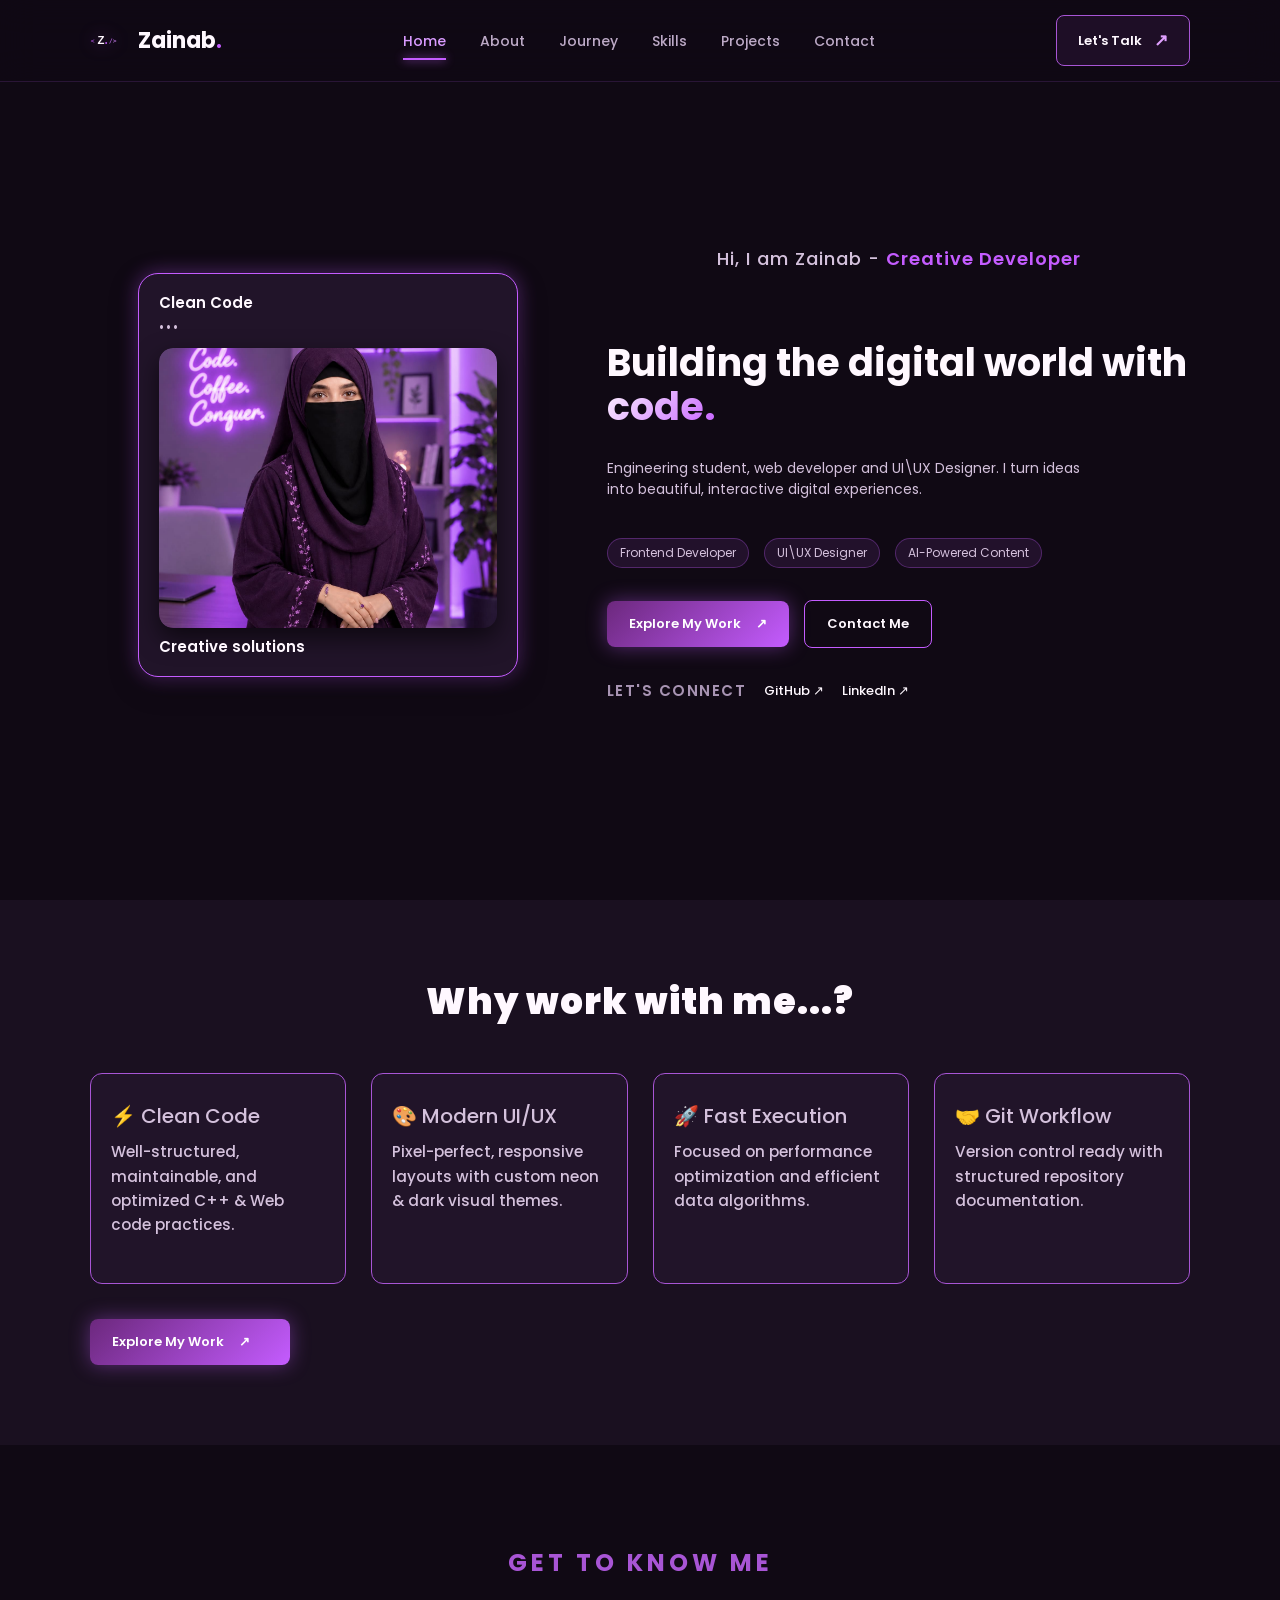
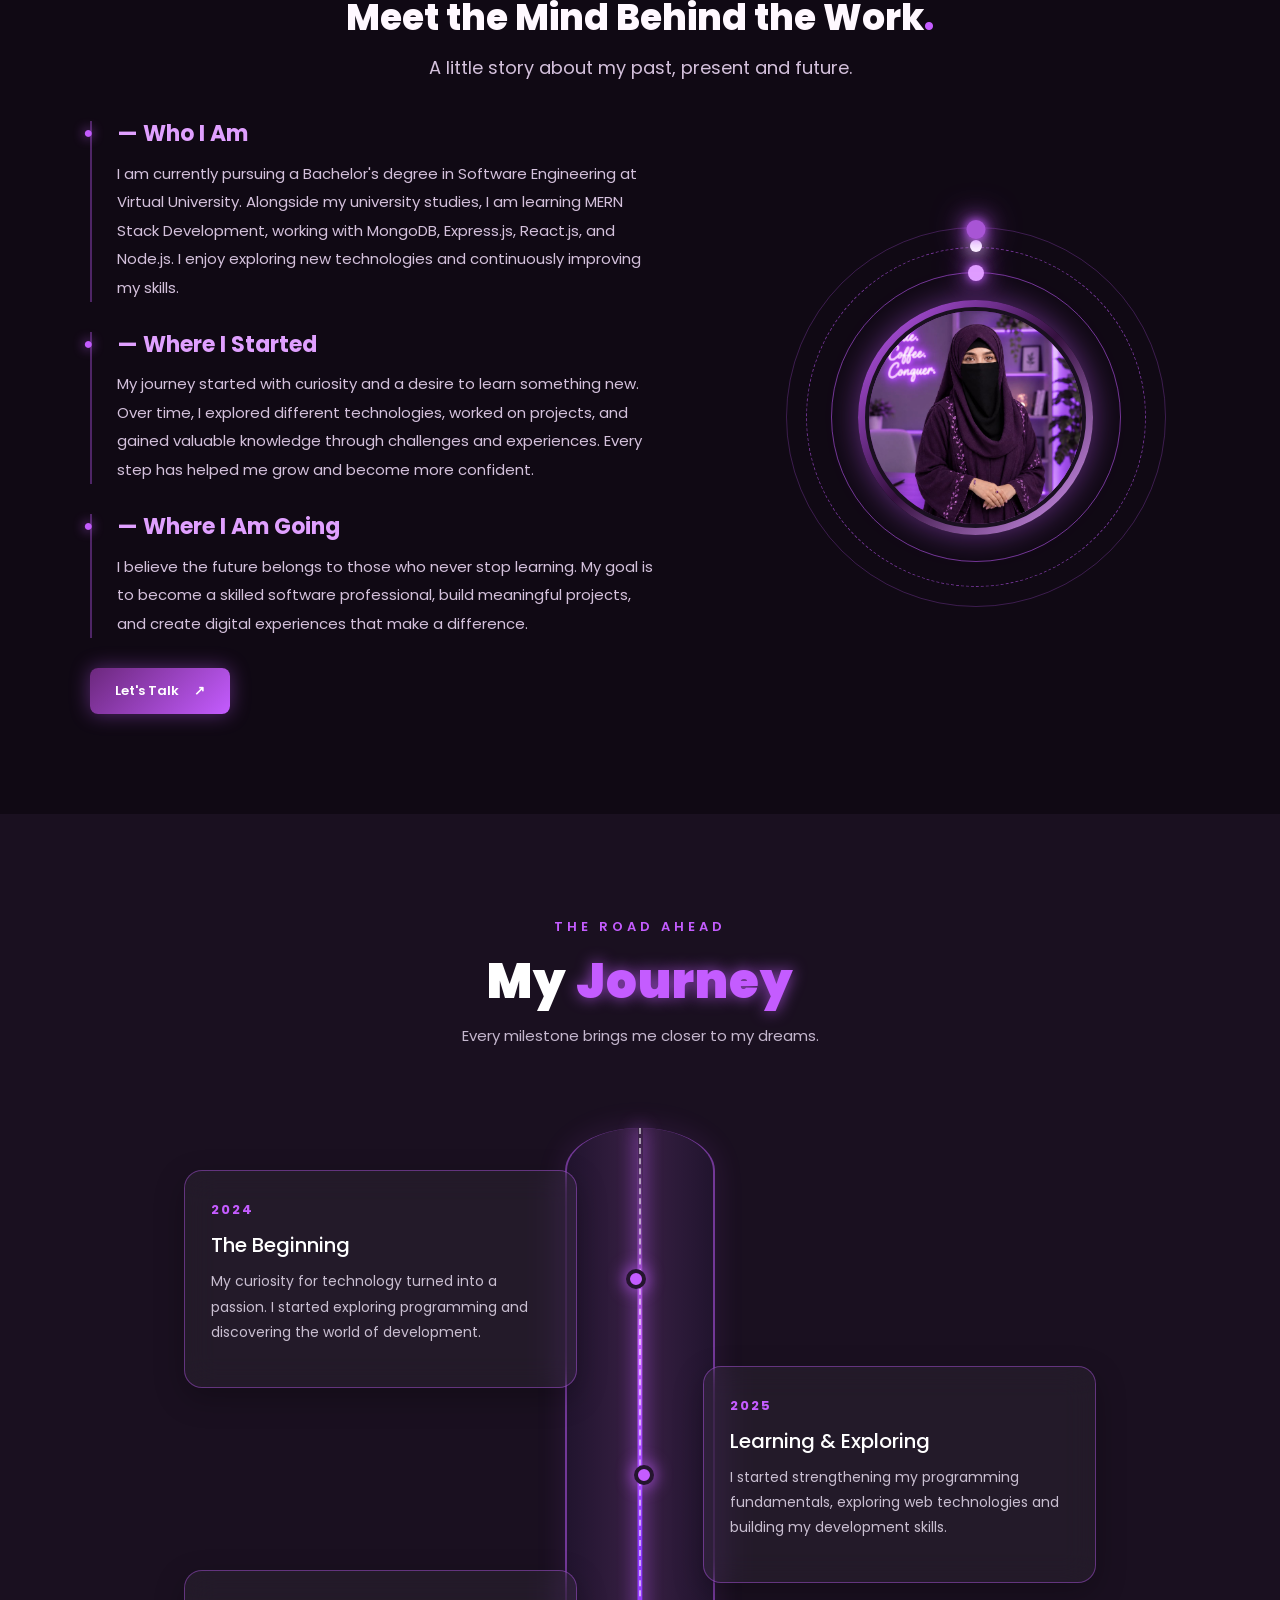
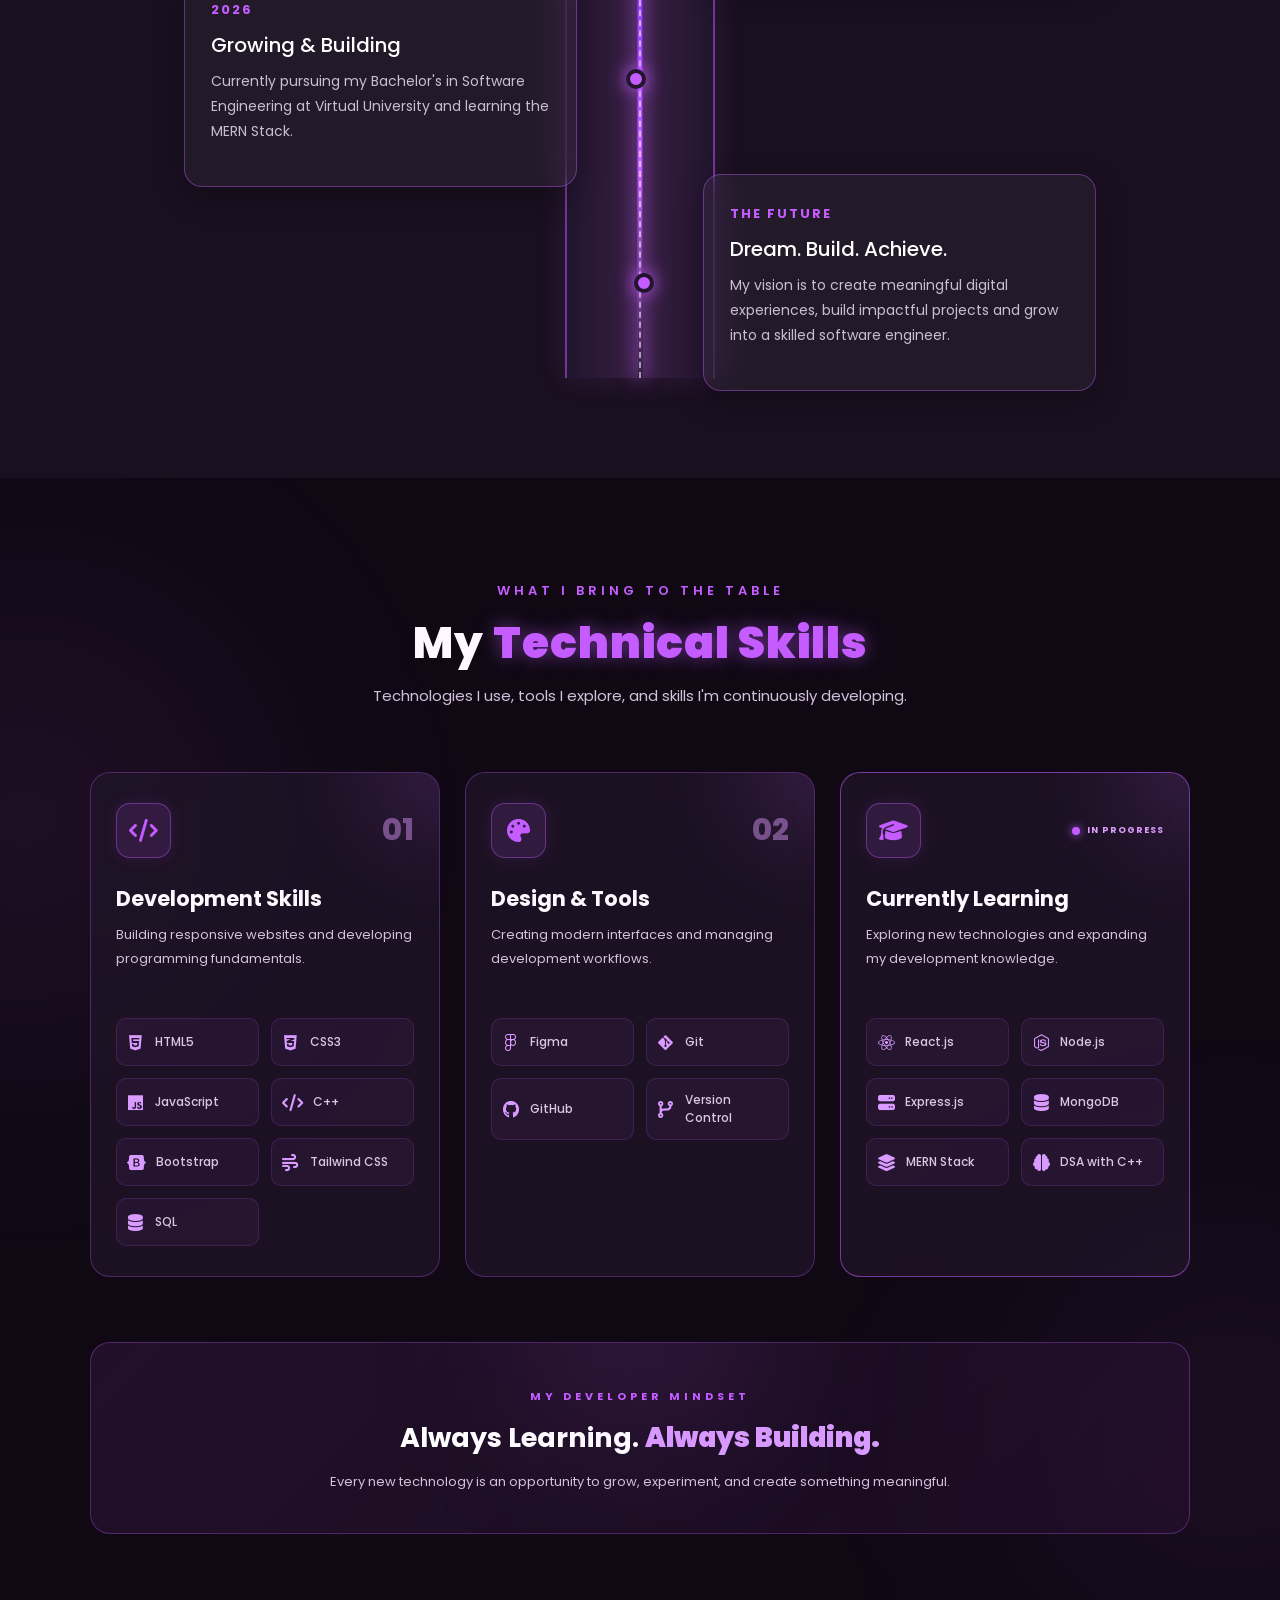
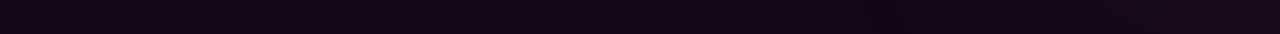
==== commit 9d68fc6d: "Add technical skills section Add a responsive-styled skills showcase with development, design, and i" ====
--- a/main.html
+++ b/main.html
@@ -25,6 +25,11 @@
     />
 
     <link rel="stylesheet" href="https://unpkg.com/aos@next/dist/aos.css" />
+
+    <link
+      rel="stylesheet"
+      href="https://cdnjs.cloudflare.com/ajax/libs/font-awesome/6.7.2/css/all.min.css"
+    />
 
     <link rel="stylesheet" href="main.css" />
   </head>
@@ -155,7 +160,7 @@
         </div>
 
         <div class="about-content">
-          <div class="about-left"  data-aos="fade-right">
+          <div class="about-left" data-aos="fade-right">
             <div class="about-info">
               <span class="about-dot">●</span>
               <h3>— Who I Am</h3>
@@ -218,63 +223,224 @@
       </div>
     </section>
 
-
-
-<section class="road-section" id="Journey">
-
-    <div class="road-heading">
+    <!-- MY JOURNEY -->
+
+    <section class="road-section" id="Journey">
+      <div class="road-heading" data-aos="fade-up">
         <span>THE ROAD AHEAD</span>
         <h2>My <strong>Journey</strong></h2>
         <p>Every milestone brings me closer to my dreams.</p>
-    </div>
-
-    <div class="road-wrapper">
-
+      </div>
+
+      <div class="road-wrapper">
         <div class="road-path">
-            <div class="road-glow"></div>
-            <div class="road-center-line"></div>
-        </div>
-
-        <div class="road-milestone milestone-one">
-            <div class="road-card">
-                <span class="road-year">2024</span>
-                <h3>The Beginning</h3>
-                <p>My curiosity for technology turned into a passion. I started exploring programming and discovering the world of development.</p>
-            </div>
-            <span class="road-point"></span>
-        </div>
-
-        <div class="road-milestone milestone-two">
-            <div class="road-card">
-                <span class="road-year">2025</span>
-                <h3>Learning & Exploring</h3>
-                <p>I started strengthening my programming fundamentals, exploring web technologies and building my development skills.</p>
-            </div>
-            <span class="road-point"></span>
-        </div>
-
-        <div class="road-milestone milestone-three">
-            <div class="road-card">
-                <span class="road-year">2026</span>
-                <h3>Growing & Building</h3>
-                <p>Currently pursuing my Bachelor's in Software Engineering at Virtual University and learning the MERN Stack.</p>
-            </div>
-            <span class="road-point"></span>
-        </div>
-
-        <div class="road-milestone milestone-four">
-            <div class="road-card">
-                <span class="road-year">THE FUTURE</span>
-                <h3>Dream. Build. Achieve.</h3>
-                <p>My vision is to create meaningful digital experiences, build impactful projects and grow into a skilled software engineer.</p>
-            </div>
-            <span class="road-point"></span>
-        </div>
-
-    </div>
-</section>
-
-
+          <div class="road-glow"></div>
+          <div class="road-center-line"></div>
+        </div>
+
+        <div class="road-milestone milestone-one" data-aos="fade-left">
+          <div class="road-card">
+            <span class="road-year">2024</span>
+            <h3>The Beginning</h3>
+            <p>
+              My curiosity for technology turned into a passion. I started
+              exploring programming and discovering the world of development.
+            </p>
+          </div>
+          <span class="road-point"></span>
+        </div>
+
+        <div class="road-milestone milestone-two" data-aos="fade-right">
+          <div class="road-card">
+            <span class="road-year">2025</span>
+            <h3>Learning & Exploring</h3>
+            <p>
+              I started strengthening my programming fundamentals, exploring web
+              technologies and building my development skills.
+            </p>
+          </div>
+          <span class="road-point"></span>
+        </div>
+
+        <div class="road-milestone milestone-three" data-aos="fade-left">
+          <div class="road-card">
+            <span class="road-year">2026</span>
+            <h3>Growing & Building</h3>
+            <p>
+              Currently pursuing my Bachelor's in Software Engineering at
+              Virtual University and learning the MERN Stack.
+            </p>
+          </div>
+          <span class="road-point"></span>
+        </div>
+
+        <div class="road-milestone milestone-four" data-aos="fade-right">
+          <div class="road-card">
+            <span class="road-year">THE FUTURE</span>
+            <h3>Dream. Build. Achieve.</h3>
+            <p>
+              My vision is to create meaningful digital experiences, build
+              impactful projects and grow into a skilled software engineer.
+            </p>
+          </div>
+          <span class="road-point"></span>
+        </div>
+      </div>
+    </section>
+
+    <!-- SKILLS SECTION -->
+
+    <section class="skills-section" id="skills">
+      <div class="skills-container">
+        <div class="skills-heading" data-aos="fade-down">
+          <span>WHAT I BRING TO THE TABLE</span>
+          <h2>My <strong>Technical Skills</strong></h2>
+          <p>
+            Technologies I use, tools I explore, and skills I'm continuously
+            developing.
+          </p>
+        </div>
+
+        <div class="skills-grid">
+          <div class="skill-category" data-aos="fade-up">
+            <div class="category-top">
+              <div class="category-icon">
+                <i class="fa-solid fa-code"></i>
+              </div>
+              <span class="category-number">01</span>
+            </div>
+
+            <h3>Development Skills</h3>
+            <p class="category-description">
+              Building responsive websites and developing programming
+              fundamentals.
+            </p>
+
+            <div class="skill-items">
+              <div class="skill-item">
+                <i class="fa-brands fa-html5"></i>
+                <span>HTML5</span>
+              </div>
+              <div class="skill-item">
+                <i class="fa-brands fa-css3-alt"></i>
+                <span>CSS3</span>
+              </div>
+              <div class="skill-item">
+                <i class="fa-brands fa-js"></i>
+                <span>JavaScript</span>
+              </div>
+              <div class="skill-item">
+                <i class="fa-solid fa-code"></i>
+                <span>C++</span>
+              </div>
+              <div class="skill-item">
+                <i class="fa-brands fa-bootstrap"></i>
+                <span>Bootstrap</span>
+              </div>
+              <div class="skill-item">
+                <i class="fa-solid fa-wind"></i>
+                <span>Tailwind CSS</span>
+              </div>
+              <div class="skill-item">
+                <i class="fa-solid fa-database"></i>
+                <span>SQL</span>
+              </div>
+            </div>
+          </div>
+
+          <div class="skill-category" data-aos="fade-up" data-aos-delay="150">
+            <div class="category-top">
+              <div class="category-icon">
+                <i class="fa-solid fa-palette"></i>
+              </div>
+              <span class="category-number">02</span>
+            </div>
+
+            <h3>Design & Tools</h3>
+            <p class="category-description">
+              Creating modern interfaces and managing development workflows.
+            </p>
+
+            <div class="skill-items">
+              <div class="skill-item">
+                <i class="fa-brands fa-figma"></i>
+                <span>Figma</span>
+              </div>
+              <div class="skill-item">
+                <i class="fa-brands fa-git-alt"></i>
+                <span>Git</span>
+              </div>
+              <div class="skill-item">
+                <i class="fa-brands fa-github"></i>
+                <span>GitHub</span>
+              </div>
+              <div class="skill-item">
+                <i class="fa-solid fa-code-branch"></i>
+                <span>Version Control</span>
+              </div>
+            </div>
+          </div>
+
+          <div
+            class="skill-category learning-card"
+            data-aos="fade-up"
+            data-aos-delay="300"
+          >
+            <div class="category-top">
+              <div class="category-icon">
+                <i class="fa-solid fa-graduation-cap"></i>
+              </div>
+              <span class="learning-status">
+                <span class="status-dot"></span>
+                IN PROGRESS
+              </span>
+            </div>
+
+            <h3>Currently Learning</h3>
+            <p class="category-description">
+              Exploring new technologies and expanding my development knowledge.
+            </p>
+
+            <div class="skill-items">
+              <div class="skill-item">
+                <i class="fa-brands fa-react"></i>
+                <span>React.js</span>
+              </div>
+              <div class="skill-item">
+                <i class="fa-brands fa-node-js"></i>
+                <span>Node.js</span>
+              </div>
+              <div class="skill-item">
+                <i class="fa-solid fa-server"></i>
+                <span>Express.js</span>
+              </div>
+              <div class="skill-item">
+                <i class="fa-solid fa-database"></i>
+                <span>MongoDB</span>
+              </div>
+              <div class="skill-item">
+                <i class="fa-solid fa-layer-group"></i>
+                <span>MERN Stack</span>
+              </div>
+              <div class="skill-item">
+                <i class="fa-solid fa-brain"></i>
+                <span>DSA with C++</span>
+              </div>
+            </div>
+          </div>
+        </div>
+
+        <div class="skills-bottom" data-aos="fade-up">
+          <div class="bottom-glow"></div>
+          <span>MY DEVELOPER MINDSET</span>
+          <h3>Always Learning. <strong>Always Building.</strong></h3>
+          <p>
+            Every new technology is an opportunity to grow, experiment, and
+            create something meaningful.
+          </p>
+        </div>
+      </div>
+    </section>
 
     <script src="https://unpkg.com/aos@next/dist/aos.js"></script>
     <script src="main.js"></script>
--- a/main.css
+++ b/main.css
@@ -685,6 +685,7 @@
   }
 }
 
+/* Journey section */
 
 .road-section {
     width: 100%;
@@ -856,3 +857,283 @@
 .milestone-four .road-point {
     left: -15%;
 }
+
+
+/* Skills SECTION */
+
+
+.skills-section {
+  width: 100%;
+  min-height: 900px;
+  padding: 100px 7%;
+  background: var(--home-bg);
+  position: relative;
+  overflow: hidden;
+}
+
+.skills-section::before {
+  content: "";
+  position: absolute;
+  width: 450px;
+  height: 450px;
+  background: rgba(196, 92, 255, 0.08);
+  filter: blur(120px);
+  border-radius: 50%;
+  top: 10%;
+  left: -200px;
+  pointer-events: none;
+}
+
+.skills-section::after {
+  content: "";
+  position: absolute;
+  width: 400px;
+  height: 400px;
+  background: rgba(168, 85, 213, 0.08);
+  filter: blur(120px);
+  border-radius: 50%;
+  bottom: 0;
+  right: -150px;
+  pointer-events: none;
+}
+
+.skills-container {
+  max-width: 1250px;
+  margin: auto;
+  position: relative;
+  z-index: 1;
+}
+
+.skills-heading {
+  text-align: center;
+  margin-bottom: 65px;
+}
+
+.skills-heading > span {
+  color: var(--neon);
+  font-size: 13px;
+  font-weight: 600;
+  letter-spacing: 4px;
+}
+
+.skills-heading h2 {
+  color: var(--home-heading);
+  font-size: 44px;
+  font-weight: 800;
+  margin: 15px 0;
+}
+
+.skills-heading h2 strong {
+  color: var(--neon);
+  text-shadow: 0 0 18px rgba(196, 92, 255, 0.5);
+}
+
+.skills-heading p {
+  color: var(--home-text);
+  font-size: 15px;
+}
+
+.skills-grid {
+  display: grid;
+  grid-template-columns: repeat(3, 1fr);
+  gap: 25px;
+  align-items: stretch;
+}
+
+.skill-category {
+  position: relative;
+  padding: 30px 25px;
+  background: rgba(33, 20, 41, 0.75);
+  border: 1px solid rgba(196, 92, 255, 0.3);
+  border-radius: 20px;
+  backdrop-filter: blur(15px);
+  transition: all 0.4s ease;
+  overflow: hidden;
+}
+
+.skill-category::before {
+  content: "";
+  position: absolute;
+  width: 150px;
+  height: 150px;
+  top: -80px;
+  right: -80px;
+  background: rgba(196, 92, 255, 0.15);
+  filter: blur(45px);
+  border-radius: 50%;
+  transition: 0.4s ease;
+}
+
+.skill-category:hover {
+  transform: translateY(-10px);
+  border-color: var(--neon);
+  box-shadow: 0 0 30px rgba(196, 92, 255, 0.2);
+}
+
+.skill-category:hover::before {
+  transform: scale(1.8);
+}
+
+.category-top {
+  display: flex;
+  justify-content: space-between;
+  align-items: center;
+  margin-bottom: 28px;
+}
+
+.category-icon {
+  width: 55px;
+  height: 55px;
+  display: flex;
+  align-items: center;
+  justify-content: center;
+  background: rgba(196, 92, 255, 0.12);
+  border: 1px solid rgba(196, 92, 255, 0.4);
+  border-radius: 14px;
+  color: var(--neon);
+  font-size: 23px;
+  box-shadow: 0 0 15px rgba(196, 92, 255, 0.12);
+}
+
+.category-number {
+  color: rgba(224, 160, 255, 0.45);
+  font-size: 30px;
+  font-weight: 800;
+}
+
+.skill-category h3 {
+  color: var(--home-heading);
+  font-size: 21px;
+  font-weight: 700;
+  margin-bottom: 12px;
+}
+
+.category-description {
+  color: var(--home-text);
+  font-size: 13px;
+  line-height: 1.8;
+  min-height: 70px;
+  margin-bottom: 25px;
+}
+
+.skill-items {
+  display: grid;
+  grid-template-columns: repeat(2, 1fr);
+  gap: 12px;
+}
+
+.skill-item {
+  display: flex;
+  align-items: center;
+  gap: 10px;
+  padding: 12px 10px;
+  min-height: 48px;
+  background: rgba(196, 92, 255, 0.06);
+  border: 1px solid rgba(196, 92, 255, 0.17);
+  border-radius: 10px;
+  color: #d9c7e2;
+  font-size: 12px;
+  font-weight: 500;
+  transition: all 0.3s ease;
+}
+
+.skill-item i {
+  font-size: 17px;
+  color: #d99bff;
+  min-width: 18px;
+  text-align: center;
+}
+
+.skill-item:hover {
+  background: rgba(196, 92, 255, 0.15);
+  border-color: var(--neon);
+  color: white;
+  transform: translateY(-4px);
+  box-shadow: 0 0 15px rgba(196, 92, 255, 0.12);
+}
+
+.learning-card {
+  border-color: rgba(196, 92, 255, 0.55);
+}
+
+.learning-status {
+  display: flex;
+  align-items: center;
+  gap: 7px;
+  color: #e0a0ff;
+  font-size: 9px;
+  font-weight: 700;
+  letter-spacing: 1px;
+}
+
+.status-dot {
+  width: 8px;
+  height: 8px;
+  background: #c45cff;
+  border-radius: 50%;
+  box-shadow: 0 0 10px #c45cff;
+  animation: statusPulse 1.5s infinite;
+}
+
+@keyframes statusPulse {
+  0%, 100% {
+    opacity: 1;
+    box-shadow: 0 0 10px #c45cff;
+  }
+  50% {
+    opacity: 0.4;
+    box-shadow: 0 0 20px #c45cff;
+  }
+}
+
+.skills-bottom {
+  position: relative;
+  text-align: center;
+  margin-top: 65px;
+  padding: 40px 25px;
+  background: linear-gradient(
+    135deg,
+    rgba(108, 40, 125, 0.2),
+    rgba(196, 92, 255, 0.07),
+    rgba(53, 17, 63, 0.3)
+  );
+  border: 1px solid rgba(196, 92, 255, 0.3);
+  border-radius: 20px;
+  overflow: hidden;
+}
+
+.bottom-glow {
+  position: absolute;
+  width: 200px;
+  height: 200px;
+  background: rgba(196, 92, 255, 0.13);
+  filter: blur(80px);
+  top: -120px;
+  left: 50%;
+  transform: translateX(-50%);
+}
+
+.skills-bottom > span {
+  color: var(--neon);
+  font-size: 11px;
+  font-weight: 700;
+  letter-spacing: 4px;
+}
+
+.skills-bottom h3 {
+  color: white;
+  font-size: 27px;
+  font-weight: 700;
+  margin: 15px 0;
+}
+
+.skills-bottom h3 strong {
+  color: #d99bff;
+}
+
+.skills-bottom p {
+  color: var(--home-text);
+  font-size: 13px;
+  line-height: 1.8;
+  margin: 0;
+}
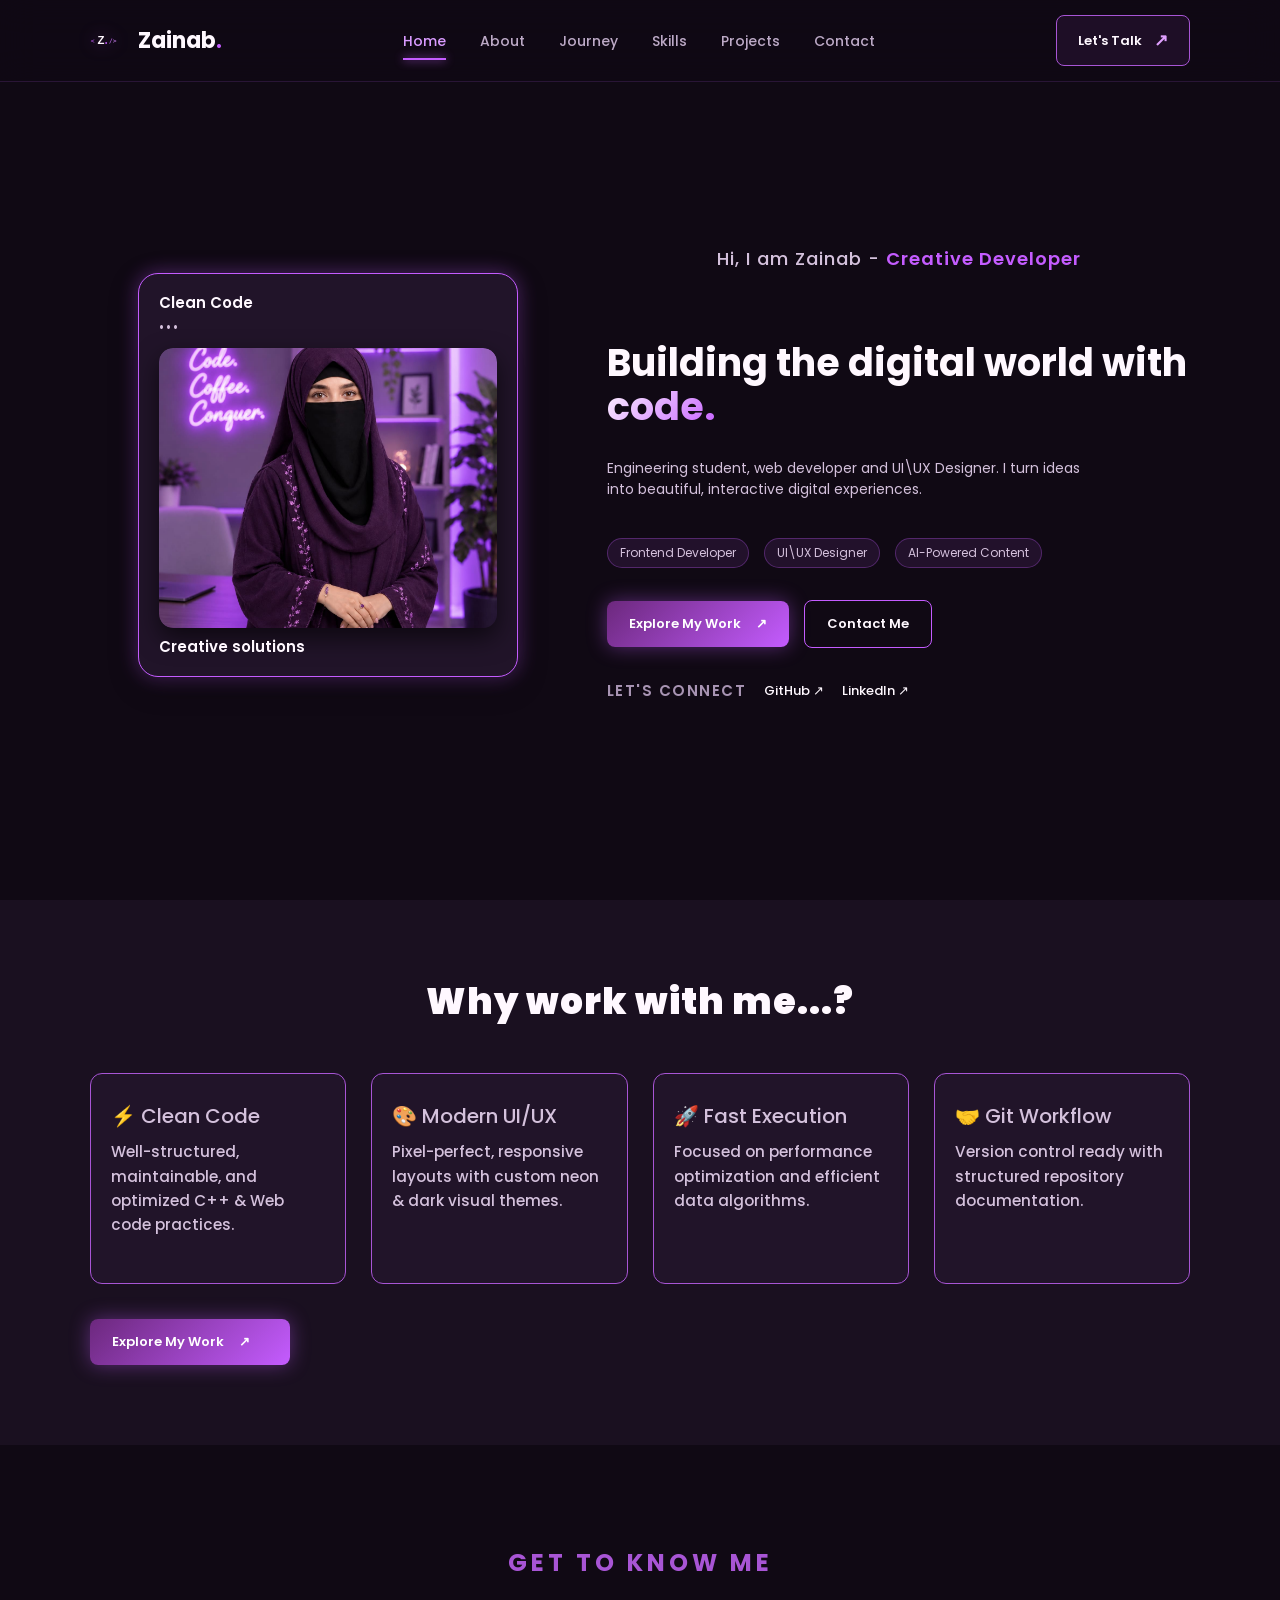
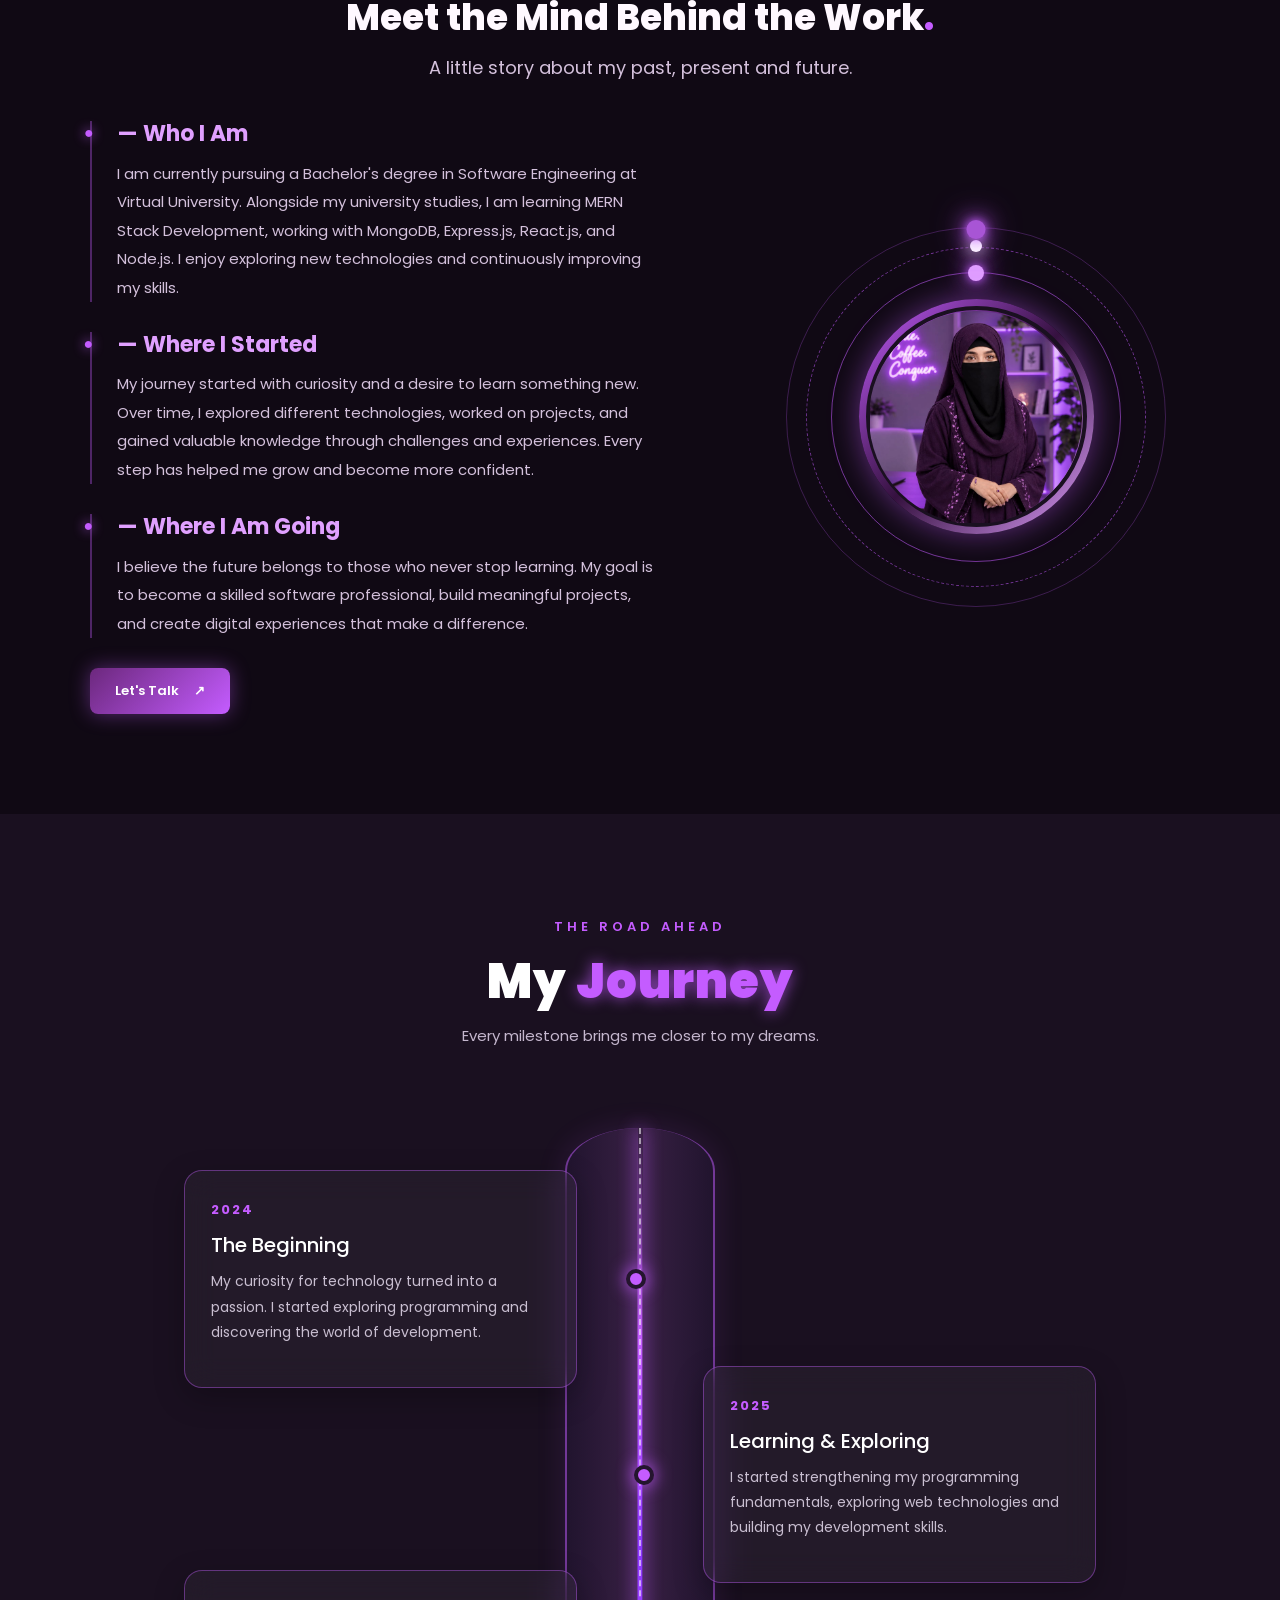
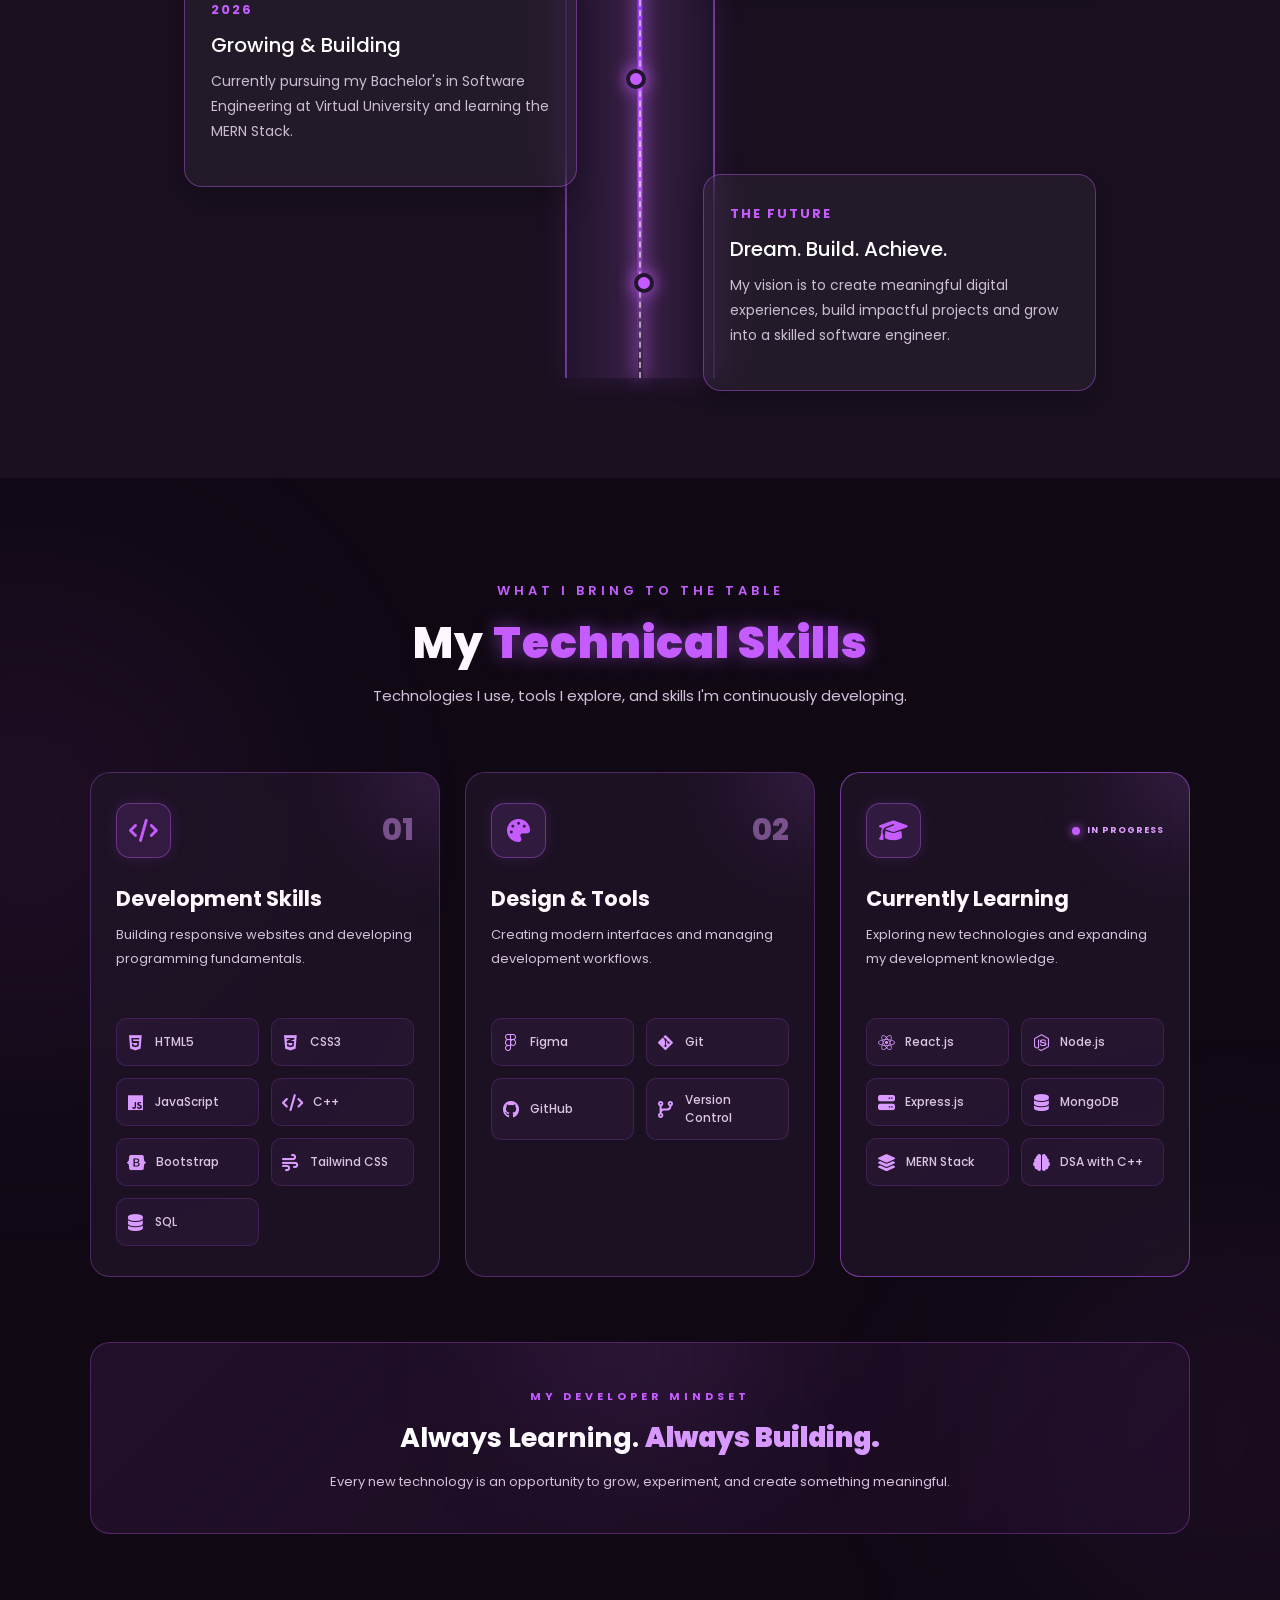
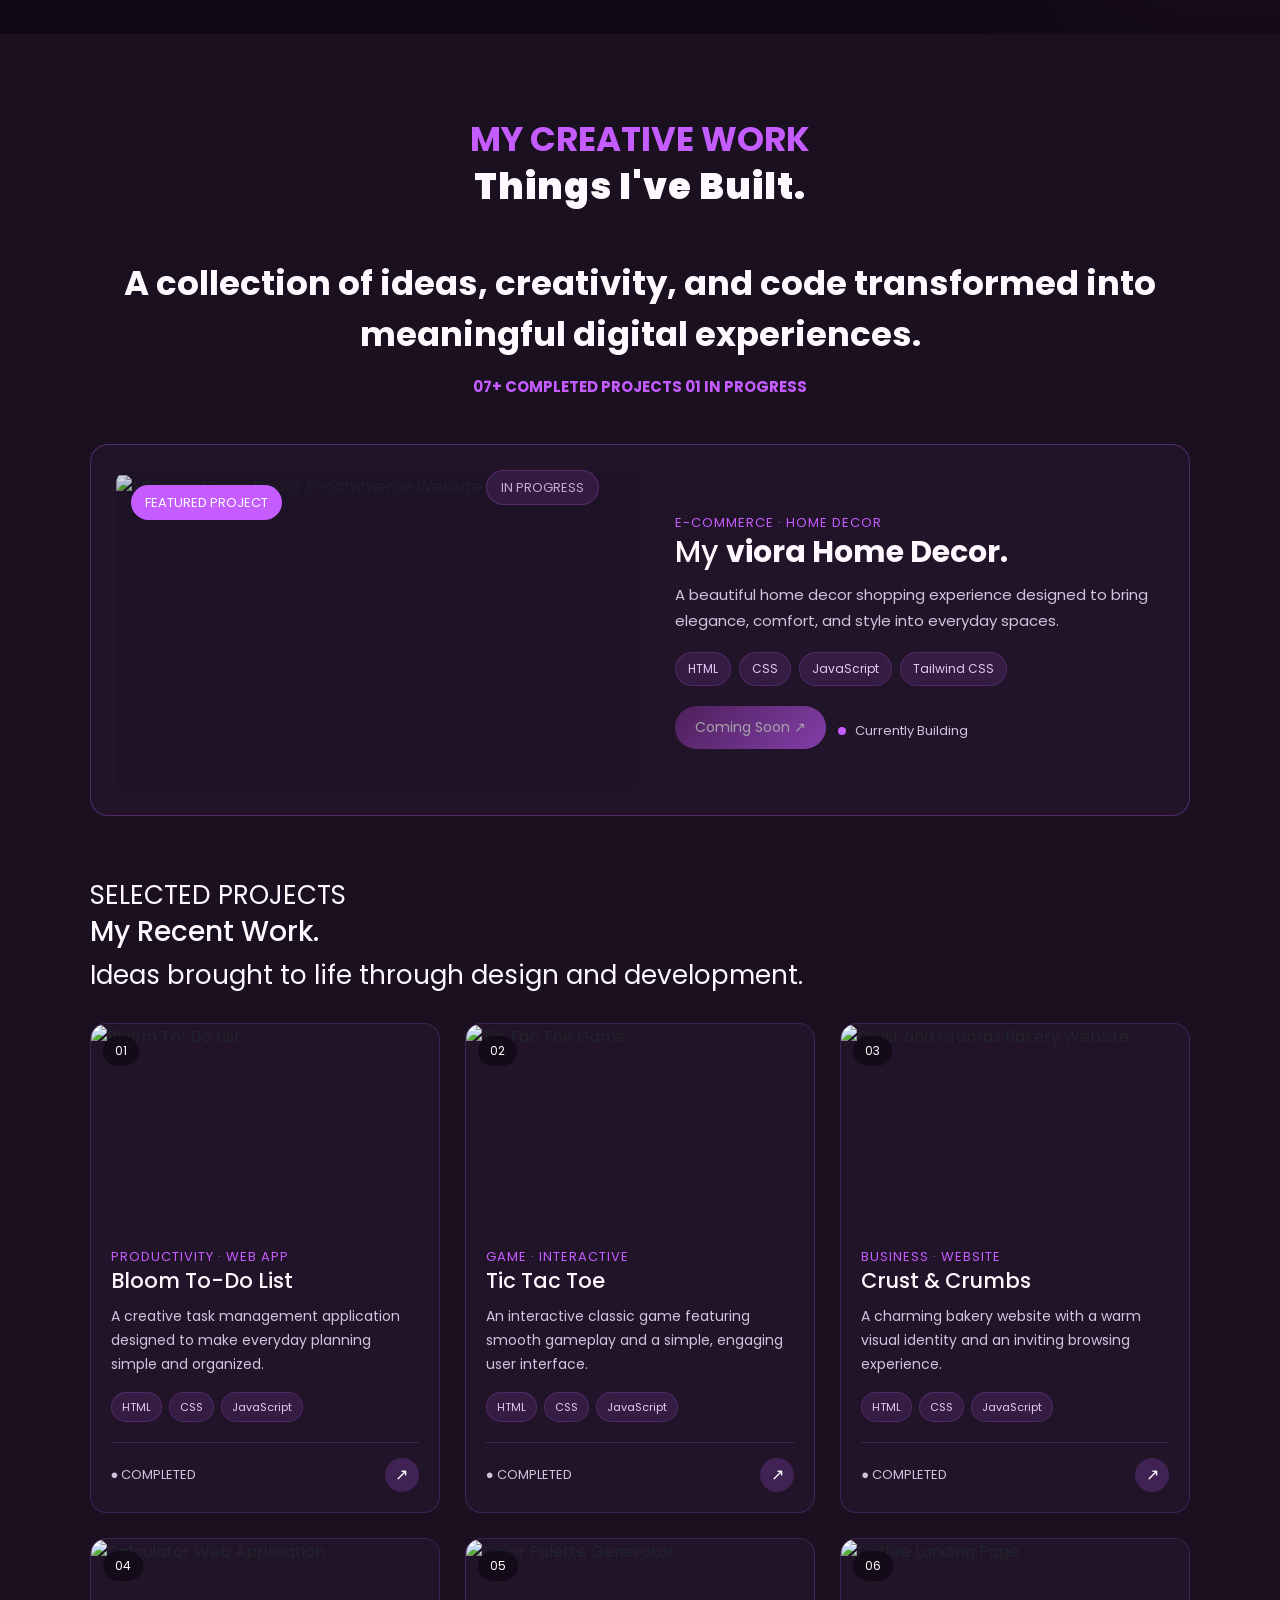
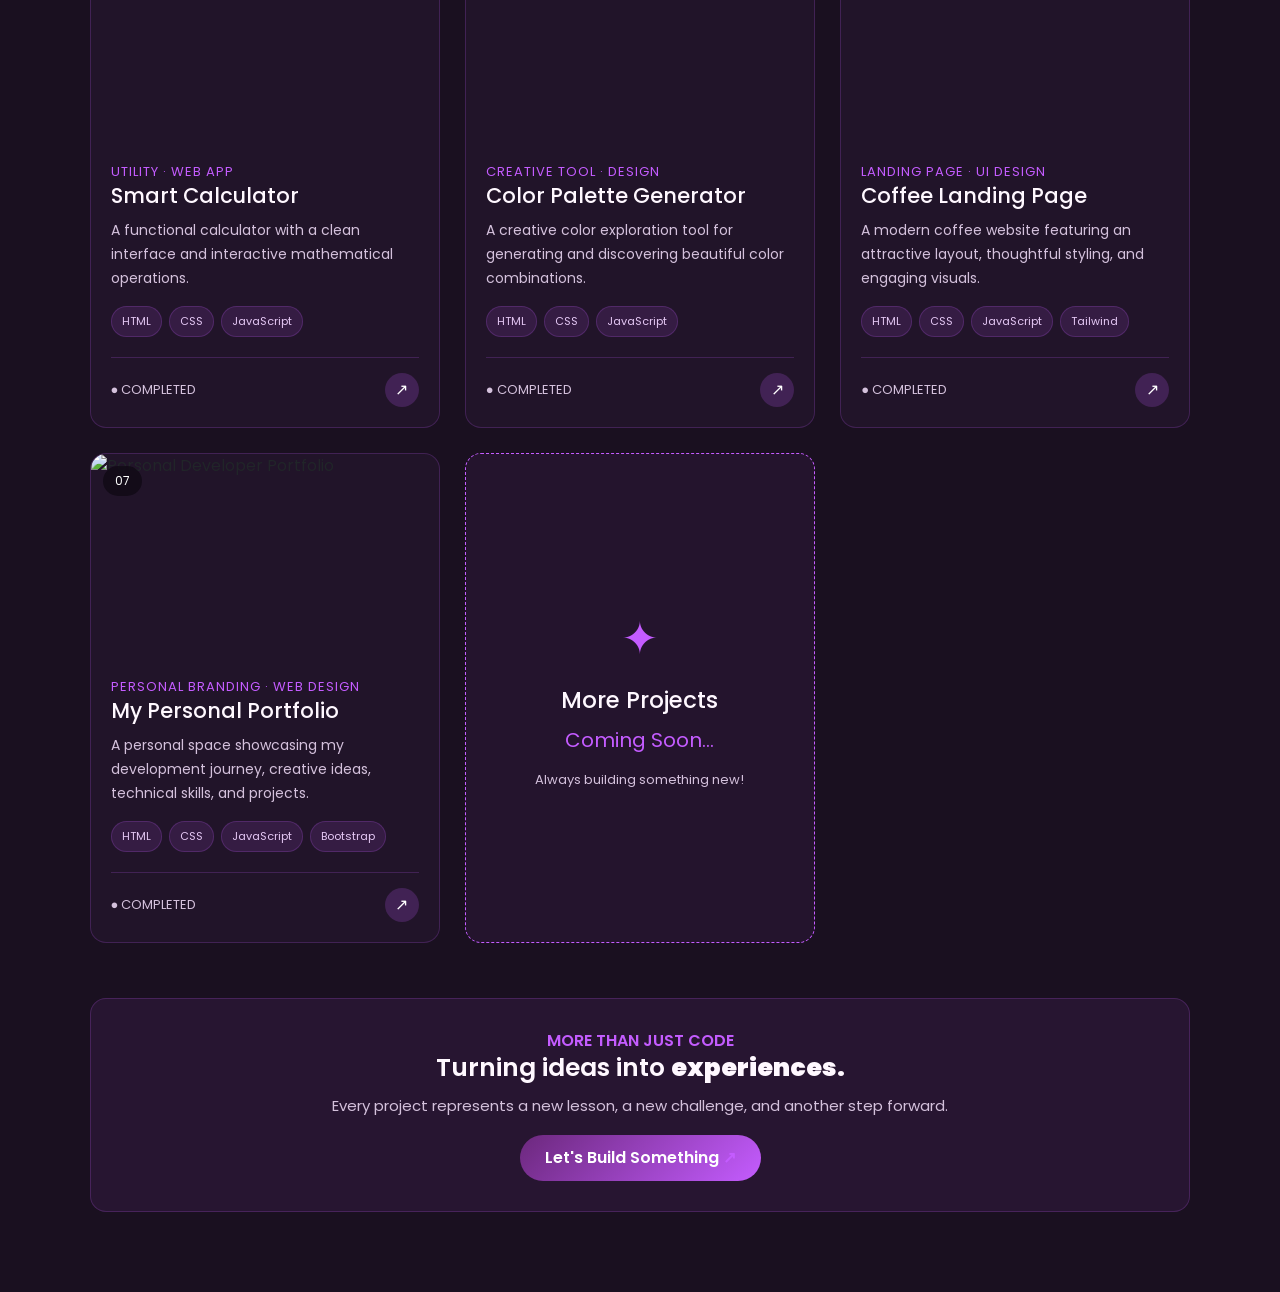
==== commit f4af51ac: "Add projects showcase section Showcase completed projects and a featured in-progress project with de" ====
--- a/main.html
+++ b/main.html
@@ -442,6 +442,301 @@
       </div>
     </section>
 
+    <!-- PROJECTS SECTION -->
+
+    <section class="projects-section" id="projects">
+      <div class="projects-container">
+        <div class="projects-heading" data-aos="fade-down">
+          <span>MY CREATIVE WORK</span>
+          <h2>Things I've <strong>Built.</strong></h2>
+          <p>
+            A collection of ideas, creativity, and code transformed into
+            meaningful digital experiences.
+          </p>
+          <div class="project-count">
+            <span class="count-number">07+</span>
+            <span>COMPLETED PROJECTS</span>
+            <span class="count-divider"></span>
+            <span class="count-live">01 IN PROGRESS</span>
+          </div>
+        </div>
+
+        <div class="featured-project" data-aos="fade-up">
+          <div class="featured-image">
+            <img
+              src="images/mer-aviora.jpg"
+              alt="MY viora Home Decor E-commerce Website"
+            />
+            <div class="featured-overlay"></div>
+            <span class="featured-label">FEATURED PROJECT</span>
+            <span class="project-status">IN PROGRESS</span>
+          </div>
+
+          <div class="featured-content">
+            <span class="project-category">E-COMMERCE · HOME DECOR</span>
+            <h3>My <strong>viora Home Decor.</strong></h3>
+            <p>
+              A beautiful home decor shopping experience designed to bring
+              elegance, comfort, and style into everyday spaces.
+            </p>
+
+            <div class="project-tech">
+              <span>HTML</span>
+              <span>CSS</span>
+              <span>JavaScript</span>
+              <span>Tailwind CSS</span>
+            </div>
+
+            <div class="project-actions">
+              <a href="#" class="project-btn disabled-link">
+                Coming Soon <span>↗</span>
+              </a>
+              <span class="project-progress-text">
+                <span class="progress-dot"></span>
+                Currently Building
+              </span>
+            </div>
+          </div>
+        </div>
+
+        <div class="projects-subheading" data-aos="fade-up">
+          <div>
+            <span>SELECTED PROJECTS</span>
+            <h3>My Recent Work<span>.</span></h3>
+          </div>
+          <p>Ideas brought to life through design and development.</p>
+        </div>
+
+        <div class="projects-grid">
+          <article class="project-card" data-aos="fade-up">
+            <div class="project-image">
+              <img src="images/bloom-todo.jpg" alt="Bloom To-Do List" />
+              <span class="project-number">01</span>
+              <div class="project-image-overlay">
+                <a href="#" class="image-demo-link">View Live Demo ↗</a>
+              </div>
+            </div>
+            <div class="project-card-content">
+              <span class="project-category">PRODUCTIVITY · WEB APP</span>
+              <h3>Bloom To-Do List</h3>
+              <p>
+                A creative task management application designed to make everyday
+                planning simple and organized.
+              </p>
+              <div class="project-tech">
+                <span>HTML</span>
+                <span>CSS</span>
+                <span>JavaScript</span>
+              </div>
+              <div class="project-card-footer">
+                <span class="completed-label">● COMPLETED</span>
+                <a href="#" class="project-arrow">↗</a>
+              </div>
+            </div>
+          </article>
+
+          <article class="project-card" data-aos="fade-up" data-aos-delay="100">
+            <div class="project-image">
+              <img src="images/tic-tac-toe.jpg" alt="Tic Tac Toe Game" />
+              <span class="project-number">02</span>
+              <div class="project-image-overlay">
+                <a href="#" class="image-demo-link">View Live Demo ↗</a>
+              </div>
+            </div>
+            <div class="project-card-content">
+              <span class="project-category">GAME · INTERACTIVE</span>
+              <h3>Tic Tac Toe</h3>
+              <p>
+                An interactive classic game featuring smooth gameplay and a
+                simple, engaging user interface.
+              </p>
+              <div class="project-tech">
+                <span>HTML</span>
+                <span>CSS</span>
+                <span>JavaScript</span>
+              </div>
+              <div class="project-card-footer">
+                <span class="completed-label">● COMPLETED</span>
+                <a href="#" class="project-arrow">↗</a>
+              </div>
+            </div>
+          </article>
+
+          <article class="project-card" data-aos="fade-up" data-aos-delay="200">
+            <div class="project-image">
+              <img
+                src="images/crust-crumbs.jpg"
+                alt="Crust and Crumbs Bakery Website"
+              />
+              <span class="project-number">03</span>
+              <div class="project-image-overlay">
+                <a href="#" class="image-demo-link">View Live Demo ↗</a>
+              </div>
+            </div>
+            <div class="project-card-content">
+              <span class="project-category">BUSINESS · WEBSITE</span>
+              <h3>Crust & Crumbs</h3>
+              <p>
+                A charming bakery website with a warm visual identity and an
+                inviting browsing experience.
+              </p>
+              <div class="project-tech">
+                <span>HTML</span>
+                <span>CSS</span>
+                <span>JavaScript</span>
+              </div>
+              <div class="project-card-footer">
+                <span class="completed-label">● COMPLETED</span>
+                <a href="#" class="project-arrow">↗</a>
+              </div>
+            </div>
+          </article>
+
+          <article class="project-card" data-aos="fade-up">
+            <div class="project-image">
+              <img
+                src="images/calculator.jpg"
+                alt="Calculator Web Application"
+              />
+              <span class="project-number">04</span>
+              <div class="project-image-overlay">
+                <a href="#" class="image-demo-link">View Live Demo ↗</a>
+              </div>
+            </div>
+            <div class="project-card-content">
+              <span class="project-category">UTILITY · WEB APP</span>
+              <h3>Smart Calculator</h3>
+              <p>
+                A functional calculator with a clean interface and interactive
+                mathematical operations.
+              </p>
+              <div class="project-tech">
+                <span>HTML</span>
+                <span>CSS</span>
+                <span>JavaScript</span>
+              </div>
+              <div class="project-card-footer">
+                <span class="completed-label">● COMPLETED</span>
+                <a href="#" class="project-arrow">↗</a>
+              </div>
+            </div>
+          </article>
+
+          <article class="project-card" data-aos="fade-up" data-aos-delay="100">
+            <div class="project-image">
+              <img
+                src="images/color-palette.jpg"
+                alt="Color Palette Generator"
+              />
+              <span class="project-number">05</span>
+              <div class="project-image-overlay">
+                <a href="#" class="image-demo-link">View Live Demo ↗</a>
+              </div>
+            </div>
+            <div class="project-card-content">
+              <span class="project-category">CREATIVE TOOL · DESIGN</span>
+              <h3>Color Palette Generator</h3>
+              <p>
+                A creative color exploration tool for generating and discovering
+                beautiful color combinations.
+              </p>
+              <div class="project-tech">
+                <span>HTML</span>
+                <span>CSS</span>
+                <span>JavaScript</span>
+              </div>
+              <div class="project-card-footer">
+                <span class="completed-label">● COMPLETED</span>
+                <a href="#" class="project-arrow">↗</a>
+              </div>
+            </div>
+          </article>
+
+          <article class="project-card" data-aos="fade-up" data-aos-delay="200">
+            <div class="project-image">
+              <img src="images/coffee-landing.jpg" alt="Coffee Landing Page" />
+              <span class="project-number">06</span>
+              <div class="project-image-overlay">
+                <a href="#" class="image-demo-link">View Live Demo ↗</a>
+              </div>
+            </div>
+            <div class="project-card-content">
+              <span class="project-category">LANDING PAGE · UI DESIGN</span>
+              <h3>Coffee Landing Page</h3>
+              <p>
+                A modern coffee website featuring an attractive layout,
+                thoughtful styling, and engaging visuals.
+              </p>
+              <div class="project-tech">
+                <span>HTML</span>
+                <span>CSS</span>
+                <span>JavaScript</span>
+                <span>Tailwind</span>
+              </div>
+              <div class="project-card-footer">
+                <span class="completed-label">● COMPLETED</span>
+                <a href="#" class="project-arrow">↗</a>
+              </div>
+            </div>
+          </article>
+
+          <article class="project-card portfolio-project" data-aos="fade-up">
+            <div class="project-image">
+              <img
+                src="images/personal-portfolio.jpg"
+                alt="Personal Developer Portfolio"
+              />
+              <span class="project-number">07</span>
+              <div class="project-image-overlay">
+                <a href="#" class="image-demo-link">View Live Demo ↗</a>
+              </div>
+            </div>
+            <div class="project-card-content">
+              <span class="project-category"
+                >PERSONAL BRANDING · WEB DESIGN</span
+              >
+              <h3>My Personal Portfolio</h3>
+              <p>
+                A personal space showcasing my development journey, creative
+                ideas, technical skills, and projects.
+              </p>
+              <div class="project-tech">
+                <span>HTML</span>
+                <span>CSS</span>
+                <span>JavaScript</span>
+                <span>Bootstrap</span>
+              </div>
+              <div class="project-card-footer">
+                <span class="completed-label">● COMPLETED</span>
+                <a href="#" class="project-arrow">↗</a>
+              </div>
+
+            </div>
+          </article>
+           <div class="project-card coming-soon-card" data-aos="fade-up">
+                <div class="coming-soon-content">
+                  <div class="coming-soon-icon">✦</div>
+                  <h3>More Projects</h3>
+                  <p>Coming Soon...</p>
+                  <span>Always building something new!</span>
+                </div>
+              </div>
+        </div>
+
+        <div class="projects-bottom" data-aos="fade-up">
+          <span>MORE THAN JUST CODE</span>
+          <h3>Turning ideas into <strong>experiences.</strong></h3>
+          <p>
+            Every project represents a new lesson, a new challenge, and another
+            step forward.
+          </p>
+          <a href="#contact" class="projects-contact-btn">
+            Let's Build Something <span>↗</span>
+          </a>
+        </div>
+      </div>
+    </section>
+
     <script src="https://unpkg.com/aos@next/dist/aos.js"></script>
     <script src="main.js"></script>
   </body>
--- a/main.css
+++ b/main.css
@@ -1137,3 +1137,394 @@
   line-height: 1.8;
   margin: 0;
 }
+
+/* SKILLS SECTION */
+
+
+.projects-section {
+    padding: 80px 7%;
+    background: var(--about-bg);
+}
+
+.projects-container {
+    max-width: 1200px;
+    margin: 0 auto;
+}
+
+.projects-heading {
+    color: var(--about-heading);
+    font-size: 34px;
+    font-weight: 700;
+    text-align: center;
+    margin-bottom: 12px;
+}
+
+.projects-heading span {
+    color: var(--neon);
+}
+
+.project-count {
+    color: var(--about-text);
+    font-size: 15px;
+    text-align: center;
+    margin-bottom: 45px;
+}
+
+/* Featured Project */
+
+.featured-project {
+    display: flex;
+    align-items: center;
+    gap: 35px;
+    padding: 25px;
+    margin-bottom: 60px;
+    background: var(--about-card);
+    border: 1px solid rgba(196, 92, 255, 0.3);
+    border-radius: 18px;
+}
+
+.featured-image {
+    width: 50%;
+    height: 320px;
+    position: relative;
+    overflow: hidden;
+    border-radius: 14px;
+    flex-shrink: 0;
+}
+
+.featured-image img {
+    width: 100%;
+    height: 100%;
+    object-fit: cover;
+}
+
+.featured-overlay {
+    position: absolute;
+    width: 100%;
+    height: 100%;
+    top: 0;
+    left: 0;
+    background: rgba(16, 9, 20, 0.15);
+}
+
+.featured-label {
+    position: absolute;
+    top: 15px;
+    left: 15px;
+    padding: 8px 14px;
+    background: var(--neon);
+    color: white;
+    font-size: 13px;
+    border-radius: 20px;
+}
+
+.featured-content {
+    flex: 1;
+}
+
+.project-status {
+    display: inline-block;
+    padding: 7px 14px;
+    margin-bottom: 15px;
+    color: #e5c8f5;
+    background: rgba(196, 92, 255, 0.15);
+    border: 1px solid rgba(196, 92, 255, 0.3);
+    border-radius: 20px;
+    font-size: 13px;
+}
+
+.featured-content h3 {
+    color: var(--about-heading);
+    font-size: 30px;
+    margin-bottom: 12px;
+}
+
+.featured-content p {
+    color: var(--about-text);
+    font-size: 15px;
+    line-height: 26px;
+    margin-bottom: 18px;
+}
+
+.project-category {
+    color: var(--neon);
+    font-size: 13px;
+    letter-spacing: 1px;
+    margin-bottom: 12px;
+}
+
+.project-tech {
+    display: flex;
+    flex-wrap: wrap;
+    gap: 8px;
+    margin-bottom: 20px;
+}
+
+.project-tech span {
+    color: #e5c8f5;
+    background: rgba(196, 92, 255, 0.12);
+    border: 1px solid rgba(196, 92, 255, 0.2);
+    padding: 7px 12px;
+    border-radius: 20px;
+    font-size: 12px;
+}
+
+.project-actions {
+    display: flex;
+    gap: 12px;
+    flex-wrap: wrap;
+}
+
+.project-btn {
+    display: inline-block;
+    padding: 11px 20px;
+    color: white;
+    background: var(--button-bg);
+    text-decoration: none;
+    border-radius: 25px;
+    font-size: 14px;
+}
+
+.project-btn:hover {
+    color: white;
+    box-shadow: var(--neon-shadow);
+}
+
+.disabled-link {
+    opacity: 0.6;
+    cursor: not-allowed;
+}
+
+.project-progress-text {
+    color: var(--about-text);
+    font-size: 13px;
+    margin-top: 15px;
+}
+
+.progress-dot {
+    display: inline-block;
+    width: 8px;
+    height: 8px;
+    background: var(--neon);
+    border-radius: 50%;
+    margin-right: 6px;
+}
+
+/* Completed Projects */
+
+.projects-subheading {
+    color: var(--about-heading);
+    font-size: 26px;
+    margin-bottom: 28px;
+}
+
+.projects-grid {
+    display: grid;
+    grid-template-columns: repeat(3, 1fr);
+    gap: 25px;
+}
+
+.project-card {
+    background: var(--about-card);
+    border: 1px solid rgba(196, 92, 255, 0.2);
+    border-radius: 16px;
+    overflow: hidden;
+    transition: 0.3s;
+}
+
+.project-card:hover {
+    transform: translateY(-6px);
+    border-color: var(--neon);
+    box-shadow: var(--neon-shadow);
+}
+
+.project-image {
+    width: 100%;
+    height: 200px;
+    position: relative;
+    overflow: hidden;
+}
+
+.project-image img {
+    width: 100%;
+    height: 100%;
+    object-fit: cover;
+}
+
+.project-number {
+    position: absolute;
+    top: 12px;
+    left: 12px;
+    padding: 6px 12px;
+    color: white;
+    background: rgba(16, 9, 20, 0.8);
+    border-radius: 20px;
+    font-size: 12px;
+}
+
+.project-image-overlay {
+    position: absolute;
+    width: 100%;
+    height: 100%;
+    top: 0;
+    left: 0;
+    display: flex;
+    justify-content: center;
+    align-items: center;
+    background: rgba(16, 9, 20, 0.65);
+    opacity: 0;
+    transition: 0.3s;
+}
+
+.project-card:hover .project-image-overlay {
+    opacity: 1;
+}
+
+.image-demo-link {
+    color: white;
+    background: var(--button-bg);
+    text-decoration: none;
+    padding: 10px 18px;
+    border-radius: 25px;
+    font-size: 13px;
+}
+
+.project-card-content {
+    padding: 20px;
+}
+
+.project-card-content h3 {
+    color: var(--about-heading);
+    font-size: 21px;
+    margin-bottom: 10px;
+}
+
+.project-card-content p {
+    color: var(--about-text);
+    font-size: 14px;
+    line-height: 24px;
+    margin-bottom: 16px;
+    min-height: 48px;
+}
+
+.project-card-content .project-tech {
+    gap: 7px;
+}
+
+.project-card-content .project-tech span {
+    font-size: 11px;
+    padding: 6px 10px;
+}
+
+.project-card-footer {
+    display: flex;
+    align-items: center;
+    justify-content: space-between;
+    border-top: 1px solid rgba(196, 92, 255, 0.2);
+    padding-top: 15px;
+}
+
+.completed-label {
+    color: var(--about-text);
+    font-size: 13px;
+}
+
+.project-arrow {
+    display: flex;
+    justify-content: center;
+    align-items: center;
+    width: 34px;
+    height: 34px;
+    color: white;
+    background: rgba(196, 92, 255, 0.2);
+    border-radius: 50%;
+    text-decoration: none;
+}
+
+.project-arrow:hover {
+    color: white;
+    background: var(--neon);
+}
+
+.projects-bottom {
+    text-align: center;
+    margin-top: 55px;
+    padding: 30px 20px;
+    background: rgba(196, 92, 255, 0.08);
+    border: 1px solid rgba(196, 92, 255, 0.2);
+    border-radius: 16px;
+}
+
+
+.projects-bottom h3 {
+    color: var(--about-heading);
+    font-size: 25px;
+    font-weight: 600;
+    margin-bottom: 12px;
+}
+
+.projects-bottom p {
+    color: var(--about-text);
+    font-size: 15px;
+    margin-bottom: 18px;
+}
+
+.projects-bottom span {
+    color: var(--neon);
+    font-size: 16px;
+    font-weight: 600;
+}
+
+.projects-bottom a {
+    display: inline-block;
+    padding: 11px 25px;
+    border-radius: 30px;
+    color: white;
+    background: var(--button-bg);
+    text-decoration: none;
+    font-weight: 600;
+    transition: 0.3s ease;
+}
+
+.projects-bottom a:hover {
+    color: white;
+    transform: translateY(-4px);
+    box-shadow: 0 0 20px rgba(196, 92, 255, 0.4);
+}
+
+.coming-soon-card {
+    min-height: 350px;
+    display: flex;
+    justify-content: center;
+    align-items: center;
+    text-align: center;
+    border: 1px dashed var(--neon);
+    background: rgba(196, 92, 255, 0.06);
+}
+
+.coming-soon-content {
+    padding: 25px;
+}
+
+.coming-soon-icon {
+    font-size: 45px;
+    color: var(--neon);
+    margin-bottom: 15px;
+}
+
+.coming-soon-content h3 {
+    color: var(--about-heading);
+    font-size: 23px;
+    margin-bottom: 10px;
+}
+
+.coming-soon-content p {
+    color: var(--neon);
+    font-size: 20px;
+    margin-bottom: 12px;
+}
+
+.coming-soon-content span {
+    color: var(--about-text);
+    font-size: 13px;
+}
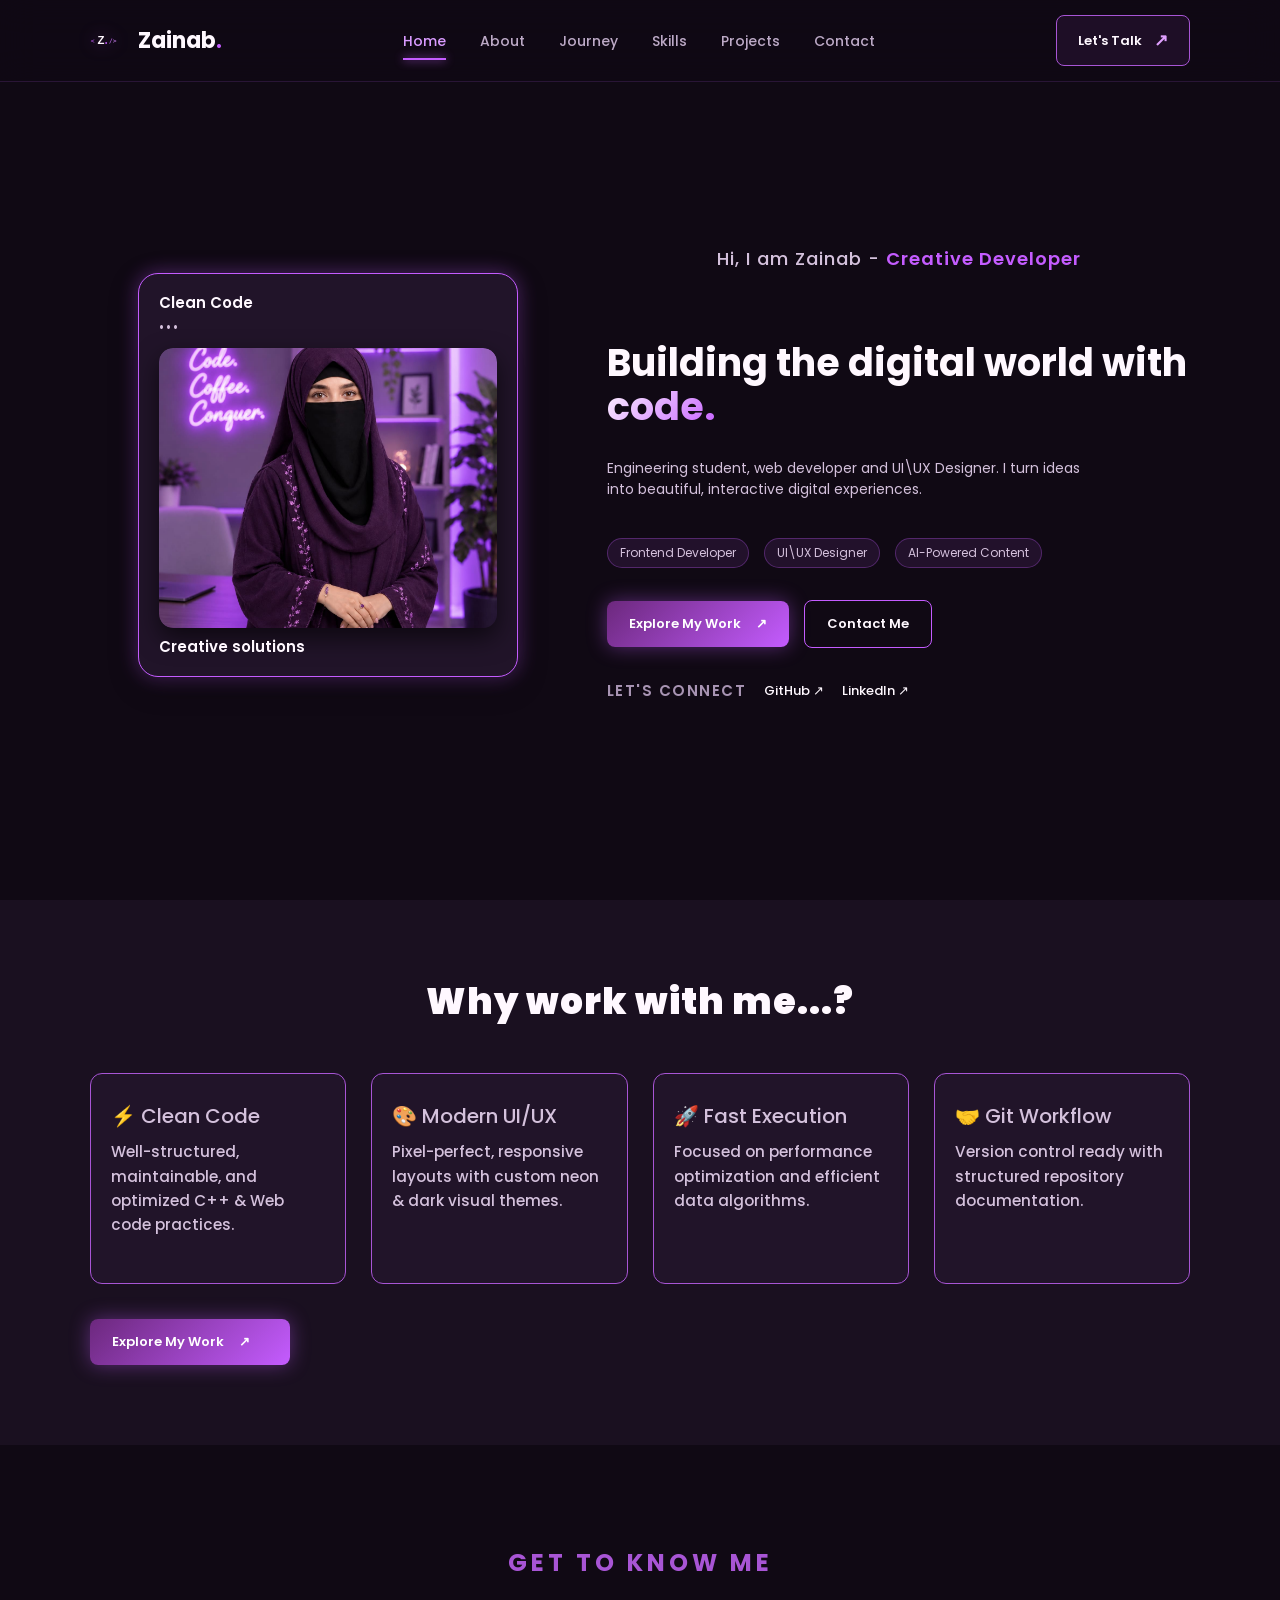
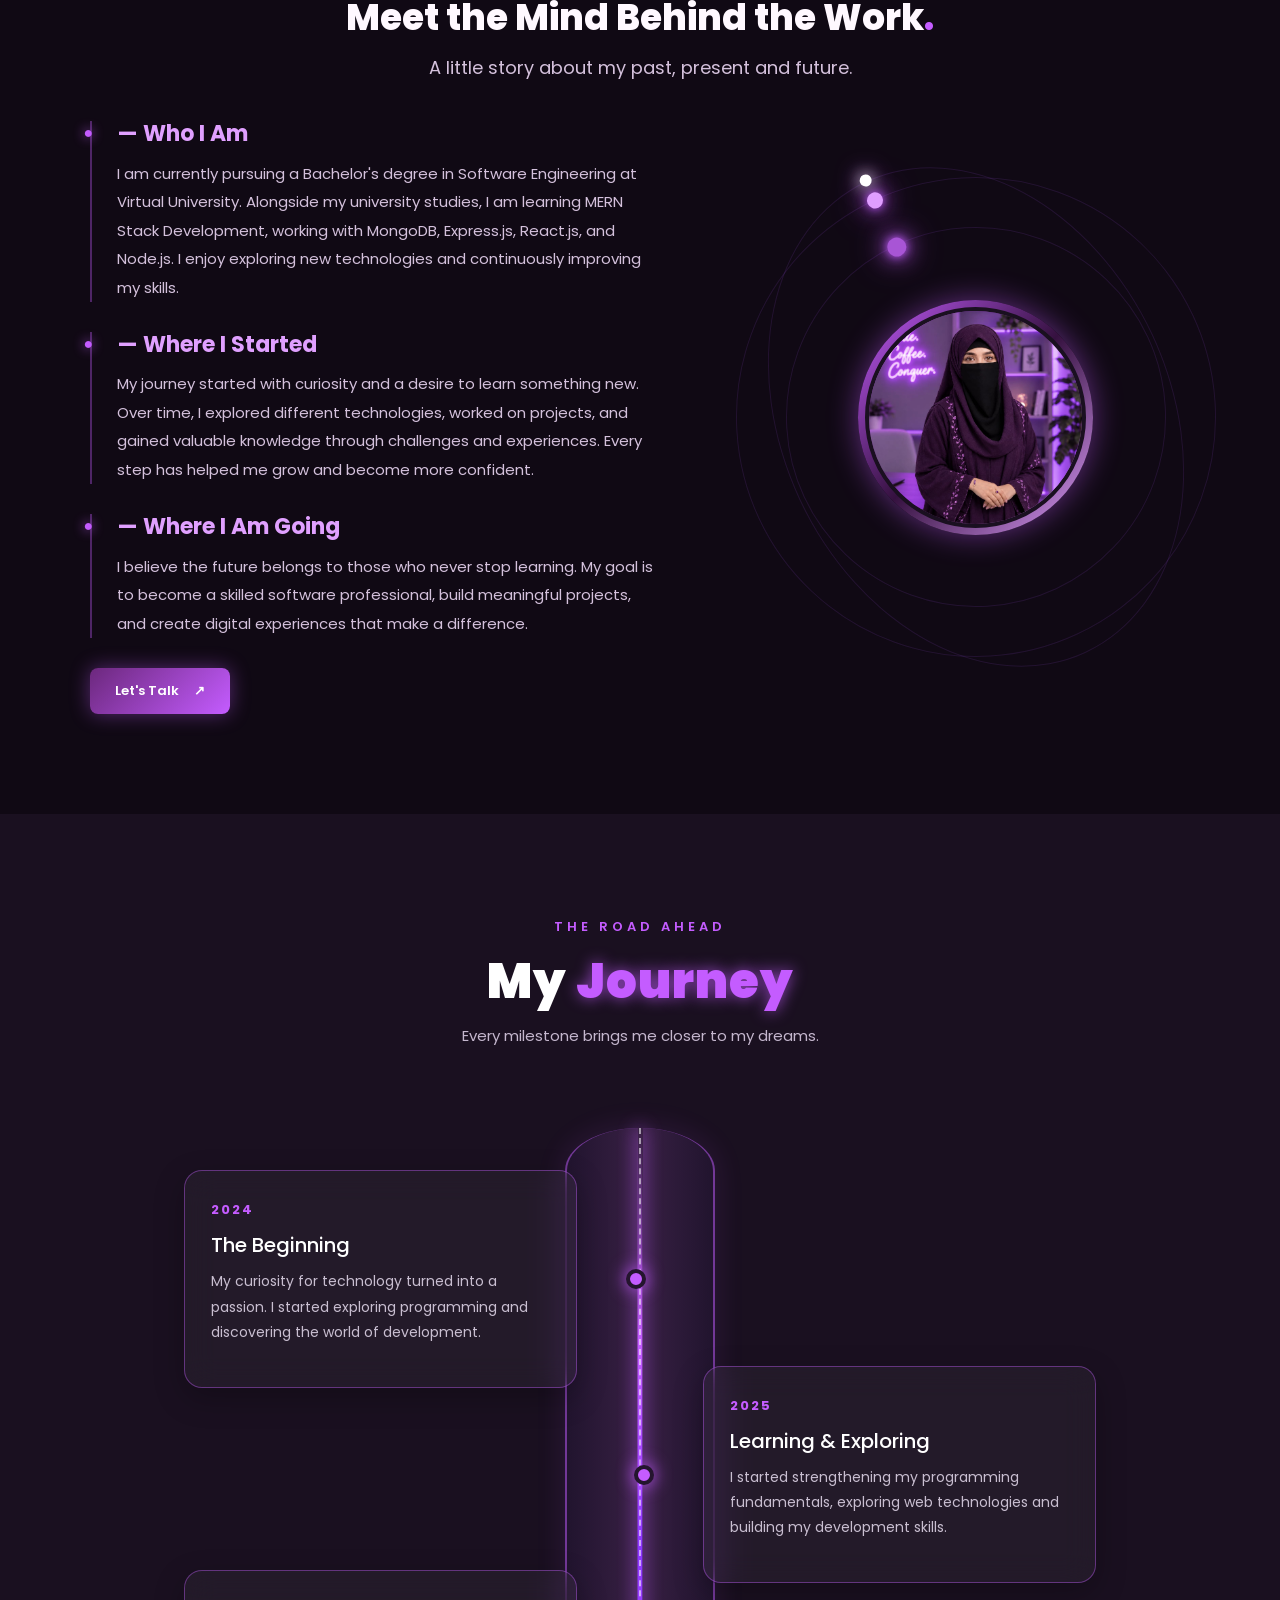
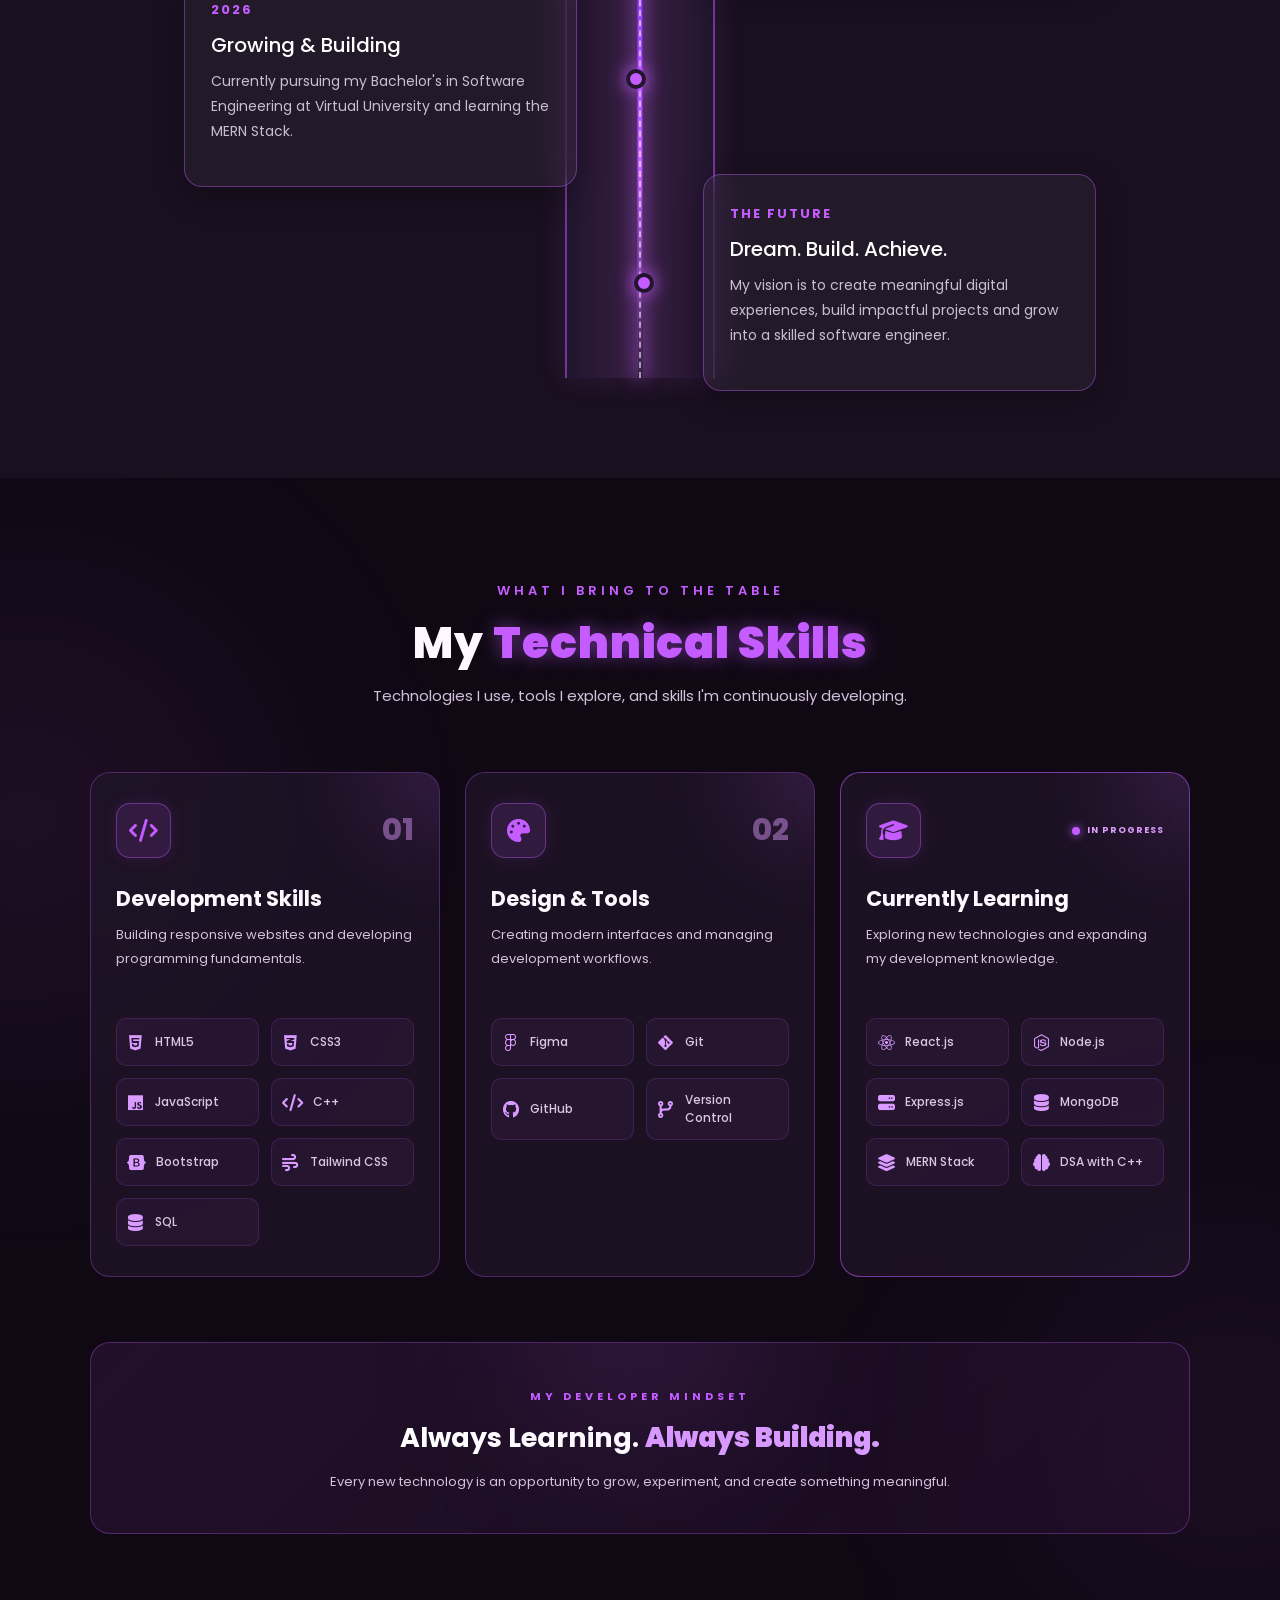
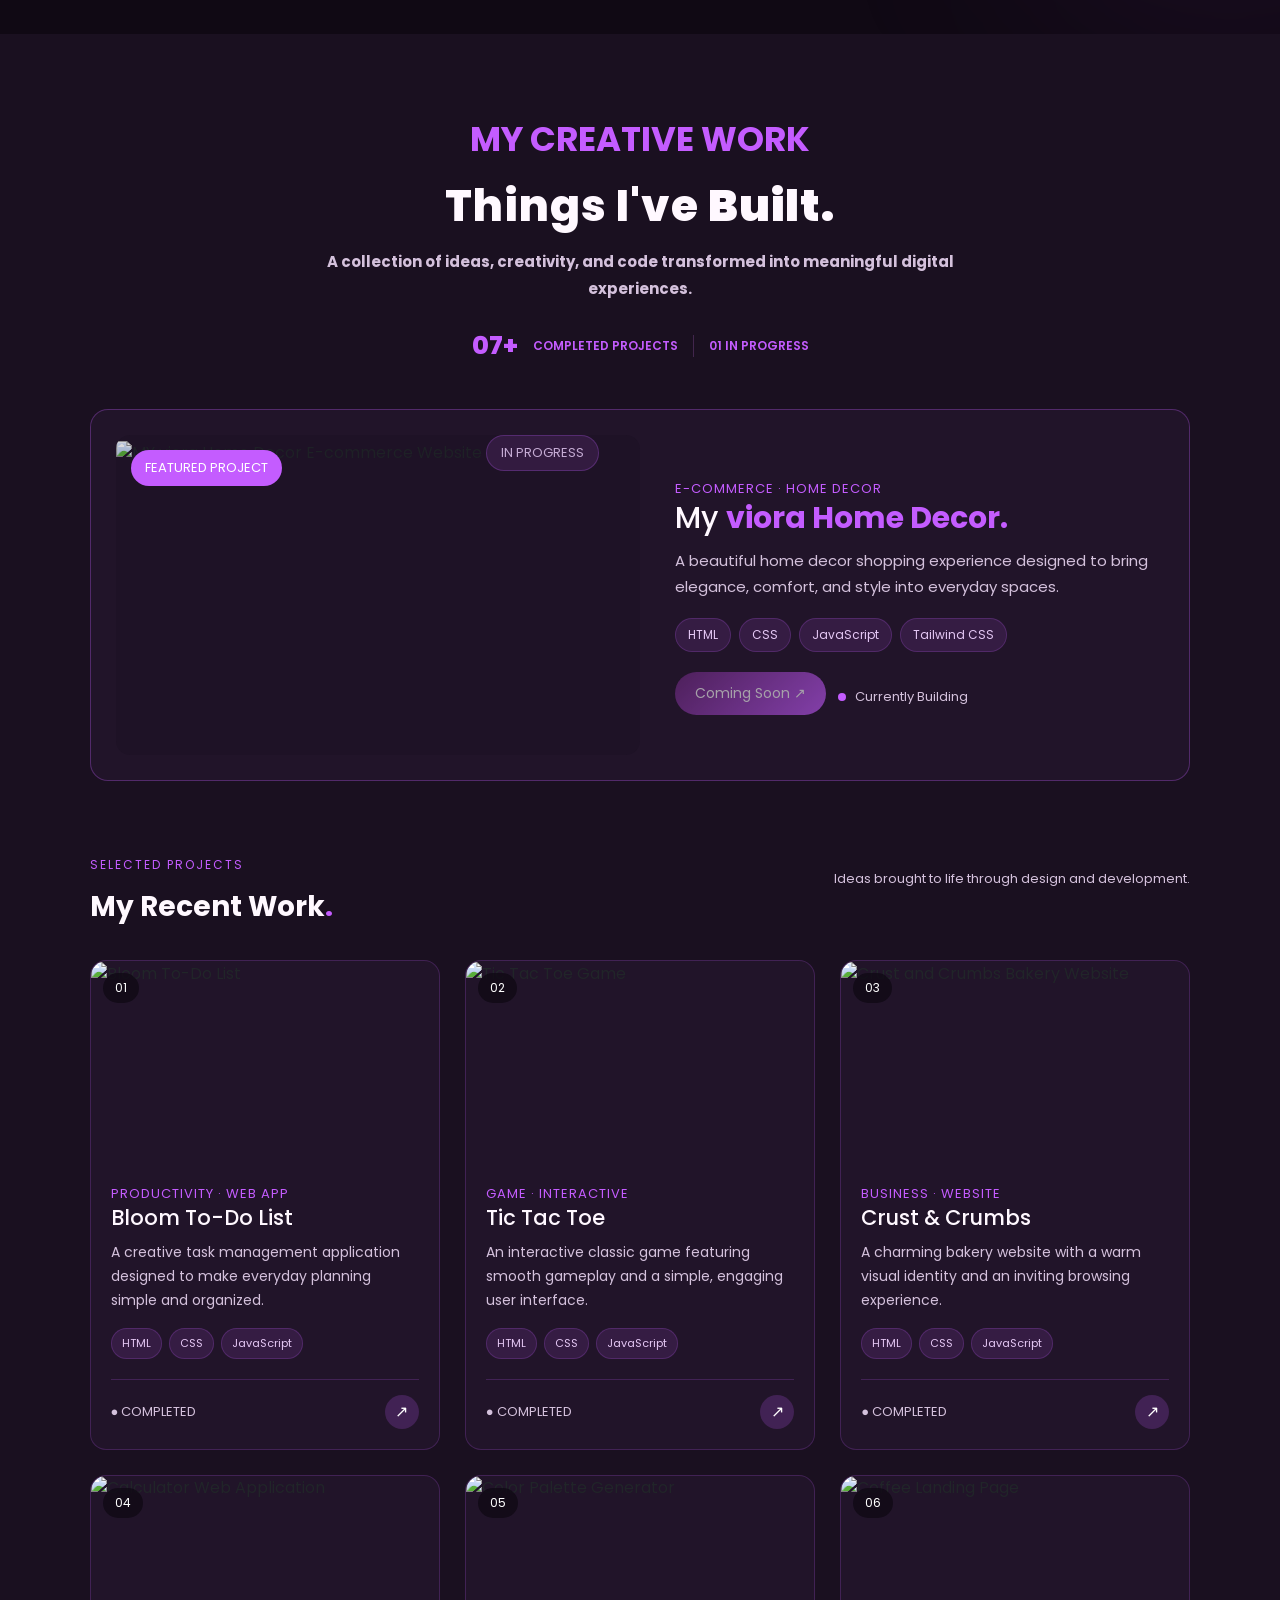
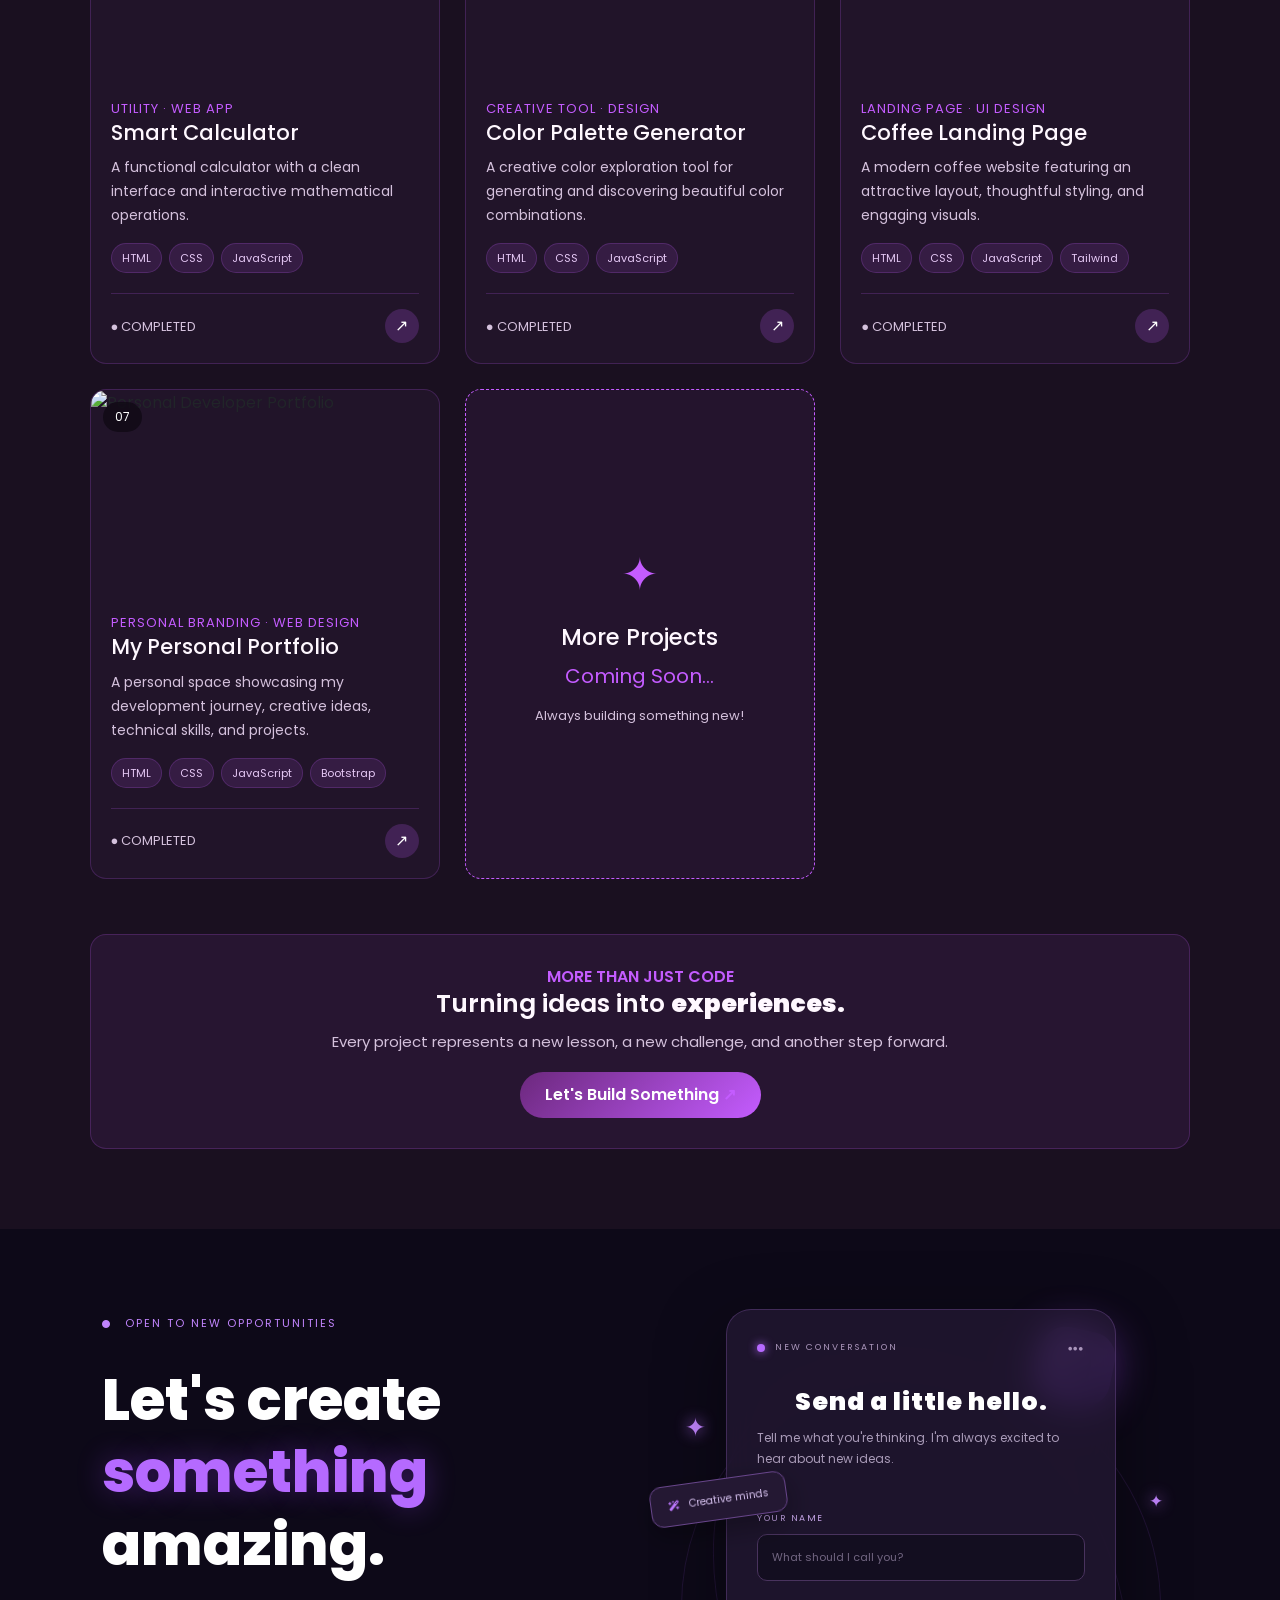
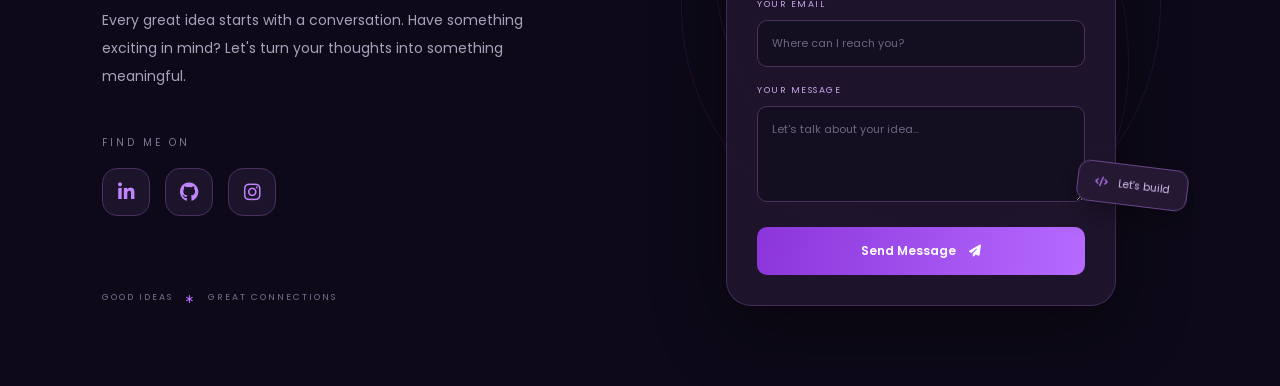
==== commit 60bb1abe: "Add portfolio contact section Add a styled contact form and social links, refine project section typ" ====
--- a/main.html
+++ b/main.html
@@ -225,7 +225,7 @@
 
     <!-- MY JOURNEY -->
 
-    <section class="road-section" id="Journey">
+    <section class="road-section" id="journey">
       <div class="road-heading" data-aos="fade-up">
         <span>THE ROAD AHEAD</span>
         <h2>My <strong>Journey</strong></h2>
@@ -737,6 +737,119 @@
       </div>
     </section>
 
+    <!-- CONTACT ME -->
+
+
+<section class="contact-section" id="contact">
+
+    <div class="contact-left">
+
+        <span class="small-label">
+            <i class="fa-solid fa-circle"></i>
+            OPEN TO NEW OPPORTUNITIES
+        </span>
+
+        <h1>
+            Let's create
+            <span>something</span>
+            amazing.
+        </h1>
+
+        <p class="intro">
+            Every great idea starts with a conversation.
+            Have something exciting in mind? Let's turn
+            your thoughts into something meaningful.
+        </p>
+
+        <div class="social-area">
+            <p>FIND ME ON</p>
+
+            <div class="social-links">
+                <a href="YOUR_LINKEDIN_URL" target="_blank">
+                    <i class="fa-brands fa-linkedin-in"></i>
+                </a>
+
+                <a href="YOUR_GITHUB_URL" target="_blank">
+                    <i class="fa-brands fa-github"></i>
+                </a>
+
+                <a href="YOUR_INSTAGRAM_URL" target="_blank">
+                    <i class="fa-brands fa-instagram"></i>
+                </a>
+            </div>
+        </div>
+
+        <div class="bottom-note">
+            <span>GOOD IDEAS</span>
+            <i class="fa-solid fa-asterisk"></i>
+            <span>GREAT CONNECTIONS</span>
+        </div>
+
+    </div>
+
+    <div class="contact-right">
+
+        <div class="orbit orbit-one"></div>
+        <div class="orbit orbit-two"></div>
+
+        <div class="floating-star star-one">✦</div>
+        <div class="floating-star star-two">✧</div>
+        <div class="floating-star star-three">✦</div>
+
+        <div class="mail-icon">
+            <i class="fa-regular fa-envelope"></i>
+        </div>
+
+        <div class="message-card">
+
+            <div class="card-top">
+                <span class="card-dot"></span>
+                <span>NEW CONVERSATION</span>
+                <i class="fa-solid fa-ellipsis"></i>
+            </div>
+
+            <h2>Send a little hello.</h2>
+
+            <p>
+                Tell me what you're thinking.
+                I'm always excited to hear about new ideas.
+            </p>
+
+            <form action="mailto:YOUR_EMAIL@example.com" method="post" enctype="text/plain">
+
+                <label for="contact-name">YOUR NAME</label>
+                <input type="text" id="contact-name" name="Name" placeholder="What should I call you?" required>
+
+                <label for="contact-email">YOUR EMAIL</label>
+                <input type="email" id="contact-email" name="Email" placeholder="Where can I reach you?" required>
+
+                <label for="contact-message">YOUR MESSAGE</label>
+                <textarea id="contact-message" name="Message" placeholder="Let's talk about your idea..." rows="4" required></textarea>
+
+                <button type="submit">
+                    Send Message
+                    <i class="fa-solid fa-paper-plane"></i>
+                </button>
+
+            </form>
+
+        </div>
+
+        <div class="floating-tag tag-one">
+            <i class="fa-solid fa-wand-magic-sparkles"></i>
+            Creative minds
+        </div>
+
+        <div class="floating-tag tag-two">
+            <i class="fa-solid fa-code"></i>
+            Let's build
+        </div>
+
+    </div>
+
+</section>
+
+
     <script src="https://unpkg.com/aos@next/dist/aos.js"></script>
     <script src="main.js"></script>
   </body>
--- a/main.css
+++ b/main.css
@@ -1492,6 +1492,82 @@
     box-shadow: 0 0 20px rgba(196, 92, 255, 0.4);
 }
 
+
+.projects-heading h2 {
+  color: var(--projects-heading);
+  font-size: 44px;
+  font-weight: 800;
+  margin: 15px 0;
+}
+
+.projects-heading p {
+  color: var(--projects-text);
+  font-size: 15px;
+  line-height: 1.8;
+  max-width: 650px;
+  margin: 0 auto 25px;
+}
+
+.project-count {
+  display: flex;
+  align-items: center;
+  justify-content: center;
+  gap: 15px;
+  color: var(--projects-text);
+  font-size: 12px;
+  font-weight: 600;
+}
+
+.count-number {
+  color: var(--neon);
+  font-size: 25px;
+  font-weight: 800;
+}
+
+.count-divider {
+  width: 1px;
+  height: 22px;
+  background: var(--projects-border);
+}
+
+.count-live {
+  color: #d99bff;
+}
+
+.projects-subheading {
+  display: flex;
+  justify-content: space-between;
+  align-items: center;
+  gap: 20px;
+}
+
+.projects-subheading > div > span {
+  color: var(--neon);
+  font-size: 12px;
+  letter-spacing: 2px;
+}
+
+.projects-subheading h3 {
+  color: var(--projects-heading);
+  font-size: 28px;
+  font-weight: 700;
+  margin-top: 10px;
+}
+
+.projects-subheading h3 span {
+  color: var(--neon);
+}
+
+.projects-subheading p {
+  color: var(--projects-text);
+  font-size: 13px;
+}
+
+.featured-content h3 strong {
+  color: var(--neon);
+}
+
+
 .coming-soon-card {
     min-height: 350px;
     display: flex;
@@ -1528,3 +1604,310 @@
     color: var(--about-text);
     font-size: 13px;
 }
+
+
+.contact-section {
+    min-height: 700px;
+    padding: 80px 8%;
+    display: flex;
+    align-items: center;
+    justify-content: space-between;
+    gap: 50px;
+    background: #0d0918;
+    position: relative;
+    overflow: hidden;
+}
+
+.contact-left {
+    width: 48%;
+}
+
+.small-label {
+    color: #c084fc;
+    font-size: 11px;
+    letter-spacing: 2px;
+}
+
+.small-label i {
+    font-size: 8px;
+    margin-right: 8px;
+}
+
+.contact-left h1 {
+    color: white;
+    font-size: 58px;
+    line-height: 1.25;
+    font-weight: 800;
+    margin-top: 30px;
+}
+
+.contact-left h1 span {
+    display: block;
+    color: #b56aff;
+    text-shadow: 0 0 30px #9b42ff55;
+}
+
+.contact-left .intro {
+    color: #aaa0bb;
+    font-size: 14px;
+    line-height: 2;
+    max-width: 450px;
+    margin-top: 25px;
+}
+
+.social-area {
+    margin-top: 45px;
+}
+
+.social-area p {
+    color: #827592;
+    font-size: 10px;
+    letter-spacing: 3px;
+    margin-bottom: 18px;
+}
+
+.social-links {
+    display: flex;
+    gap: 15px;
+}
+
+.social-links a {
+    width: 48px;
+    height: 48px;
+    display: flex;
+    align-items: center;
+    justify-content: center;
+    color: #c084fc;
+    font-size: 19px;
+    text-decoration: none;
+    background: #1c142b;
+    border: 1px solid #49305e;
+    border-radius: 15px;
+    transition: 0.3s;
+}
+
+.social-links a:hover {
+    background: #963ff5;
+    color: white;
+    transform: translateY(-6px);
+    box-shadow: 0 8px 25px #963ff555;
+}
+
+.bottom-note {
+    display: flex;
+    align-items: center;
+    gap: 13px;
+    margin-top: 75px;
+    color: #796c8d;
+    font-size: 9px;
+    letter-spacing: 2px;
+}
+
+.bottom-note i {
+    color: #b66aff;
+}
+
+.contact-right {
+    width: 48%;
+    min-height: 590px;
+    display: flex;
+    align-items: center;
+    justify-content: center;
+    position: relative;
+}
+
+.orbit {
+    position: absolute;
+    border: 1px solid #9d55e522;
+    border-radius: 50%;
+    transform: rotate(-25deg);
+}
+
+.orbit-one {
+    width: 480px;
+    height: 480px;
+}
+
+.orbit-two {
+    width: 390px;
+    height: 520px;
+}
+
+.mail-icon {
+    position: absolute;
+    top: 20px;
+    right: 65px;
+    width: 75px;
+    height: 75px;
+    border-radius: 25px;
+    background: linear-gradient(135deg, #b66aff, #6423b5);
+    display: flex;
+    align-items: center;
+    justify-content: center;
+    font-size: 30px;
+    box-shadow: 0 0 40px #a64dff77;
+    transform: rotate(12deg);
+    z-index: 2;
+}
+
+.message-card {
+    width: 390px;
+    background: rgba(34, 23, 49, 0.85);
+    border: 1px solid #76509a66;
+    border-radius: 25px;
+    padding: 30px;
+    position: relative;
+    z-index: 3;
+    box-shadow: 0 20px 70px #00000066;
+    backdrop-filter: blur(15px);
+}
+
+.card-top {
+    display: flex;
+    align-items: center;
+    gap: 10px;
+    color: #a995ba;
+    font-size: 9px;
+    letter-spacing: 2px;
+    margin-bottom: 30px;
+}
+
+.card-top i {
+    margin-left: auto;
+    font-size: 17px;
+}
+
+.card-dot {
+    width: 8px;
+    height: 8px;
+    background: #b66aff;
+    border-radius: 50%;
+    box-shadow: 0 0 10px #b66aff;
+}
+
+.message-card h2 {
+    color: white;
+    font-size: 25px;
+    margin-bottom: 10px;
+}
+
+.message-card > p {
+    color: #a99bb8;
+    font-size: 12px;
+    line-height: 1.8;
+    margin-bottom: 25px;
+}
+
+.message-card form {
+    display: flex;
+    flex-direction: column;
+}
+
+.message-card label {
+    color: #c5a5e7;
+    font-size: 9px;
+    letter-spacing: 1.5px;
+    margin-bottom: 9px;
+    margin-top: 17px;
+}
+
+.message-card input,
+.message-card textarea {
+    width: 100%;
+    background: #130e20;
+    border: 1px solid #49335e;
+    border-radius: 10px;
+    padding: 14px;
+    color: white;
+    font-family: inherit;
+    font-size: 11px;
+    outline: none;
+    resize: vertical;
+}
+
+.message-card input:focus,
+.message-card textarea:focus {
+    border-color: #b66aff;
+    box-shadow: 0 0 12px #a64dff22;
+}
+
+.message-card input::placeholder,
+.message-card textarea::placeholder {
+    color: #716580;
+}
+
+.message-card button {
+    margin-top: 25px;
+    padding: 15px;
+    background: linear-gradient(100deg, #8b35db, #b66aff);
+    border: none;
+    border-radius: 10px;
+    color: white;
+    font-family: inherit;
+    font-size: 12px;
+    font-weight: 600;
+    cursor: pointer;
+    transition: 0.3s;
+}
+
+.message-card button:hover {
+    box-shadow: 0 0 25px #a64dff88;
+    transform: translateY(-3px);
+}
+
+.message-card button i {
+    margin-left: 10px;
+}
+
+.floating-star {
+    position: absolute;
+    color: #c084fc;
+    text-shadow: 0 0 15px #b66aff;
+}
+
+.star-one {
+    top: 100px;
+    left: 20px;
+    font-size: 25px;
+}
+
+.star-two {
+    bottom: 90px;
+    right: 15px;
+    font-size: 35px;
+}
+
+.star-three {
+    top: 180px;
+    right: 15px;
+    font-size: 17px;
+}
+
+.floating-tag {
+    position: absolute;
+    background: #241833;
+    border: 1px solid #68458b;
+    padding: 12px 17px;
+    border-radius: 12px;
+    color: #d8c3f1;
+    font-size: 10px;
+    box-shadow: 0 10px 30px #00000055;
+    z-index: 4;
+}
+
+.floating-tag i {
+    color: #bd78ff;
+    margin-right: 7px;
+}
+
+.tag-one {
+    left: -15px;
+    top: 170px;
+    transform: rotate(-8deg);
+}
+
+.tag-two {
+    right: -10px;
+    bottom: 100px;
+    transform: rotate(7deg);
+}
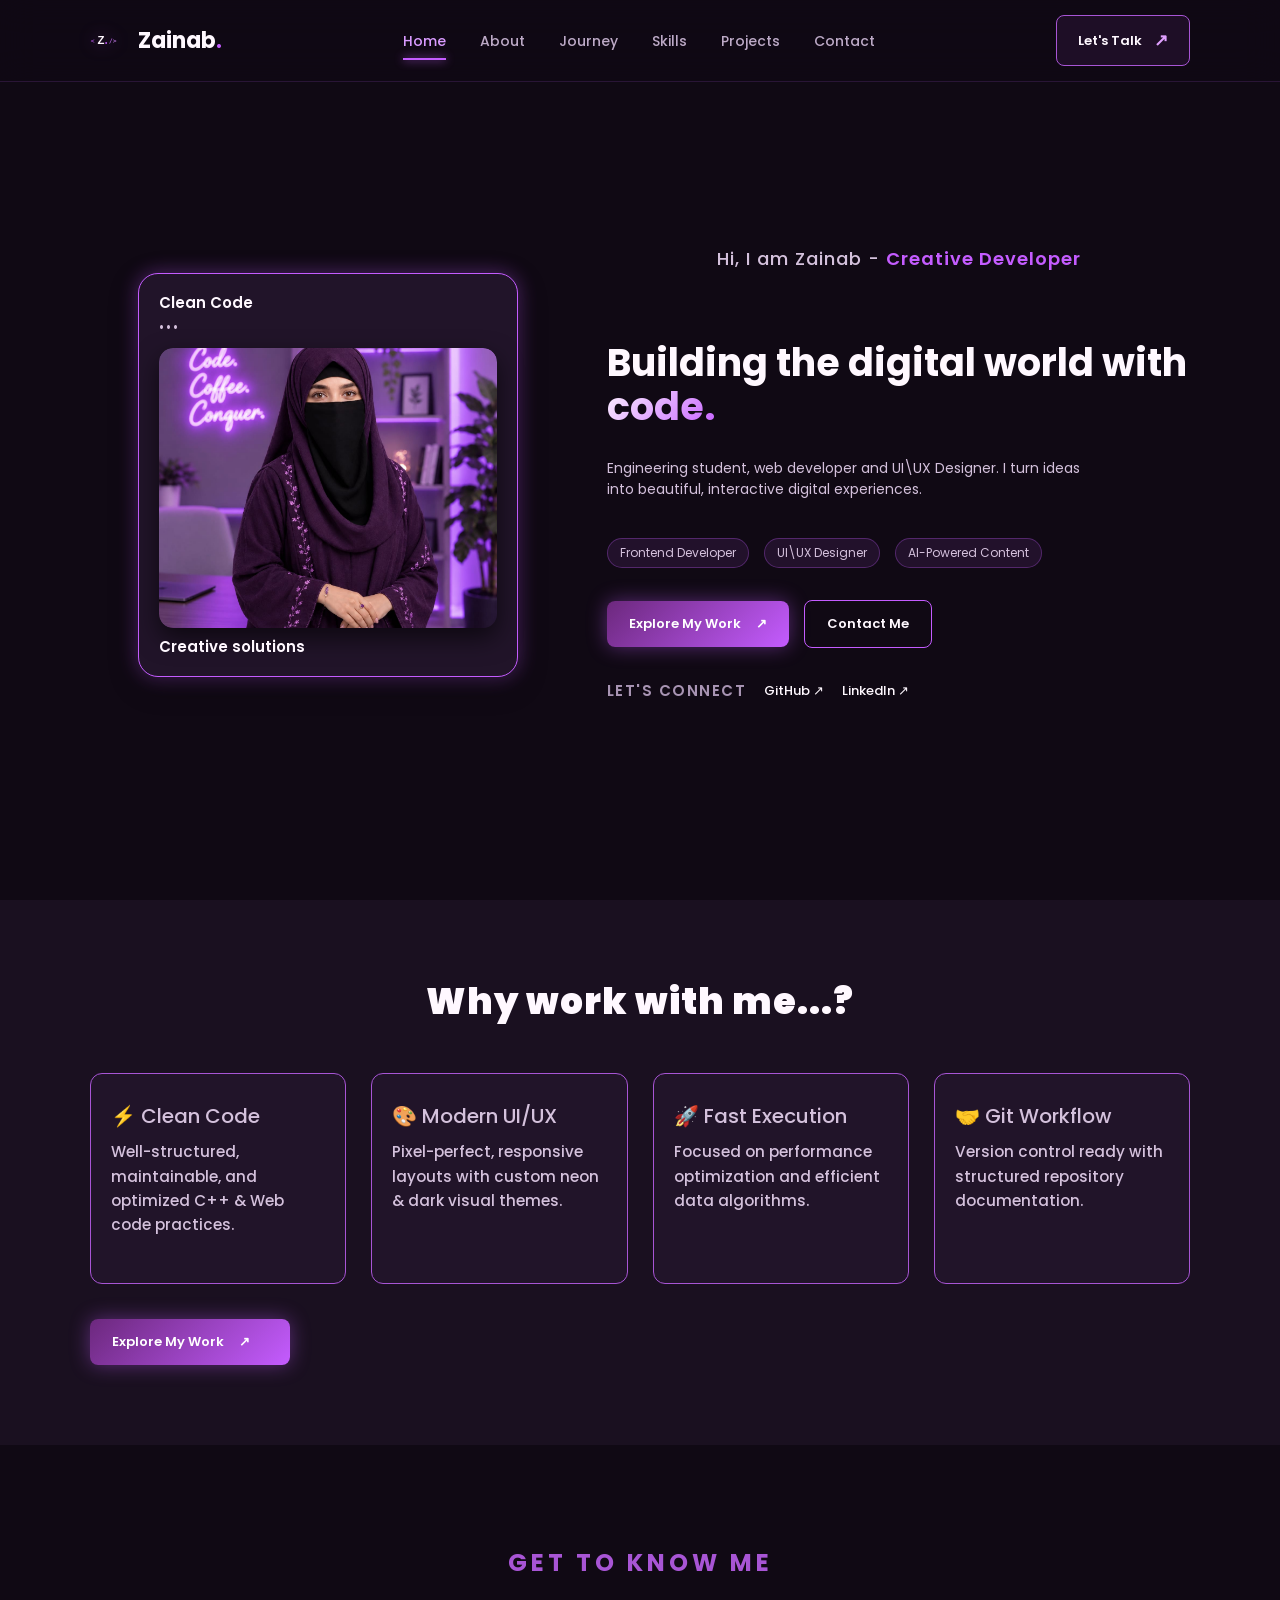
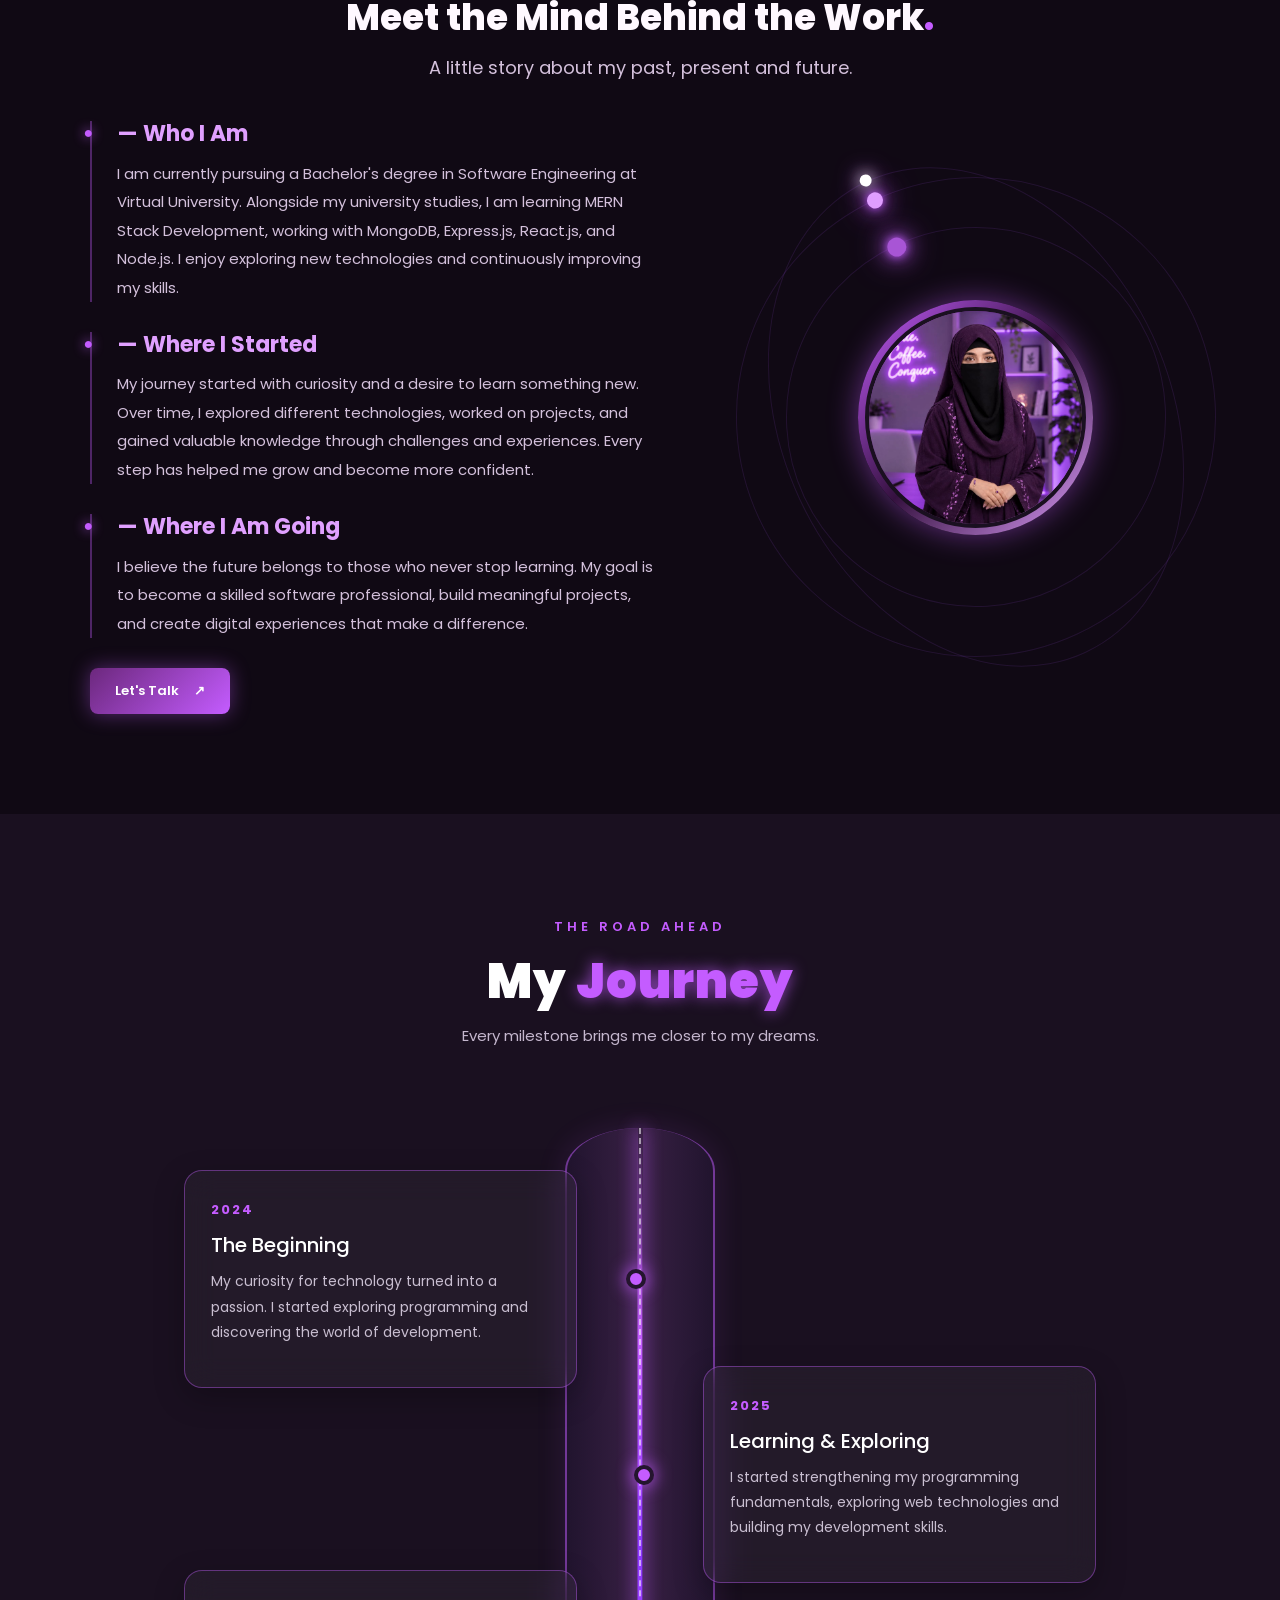
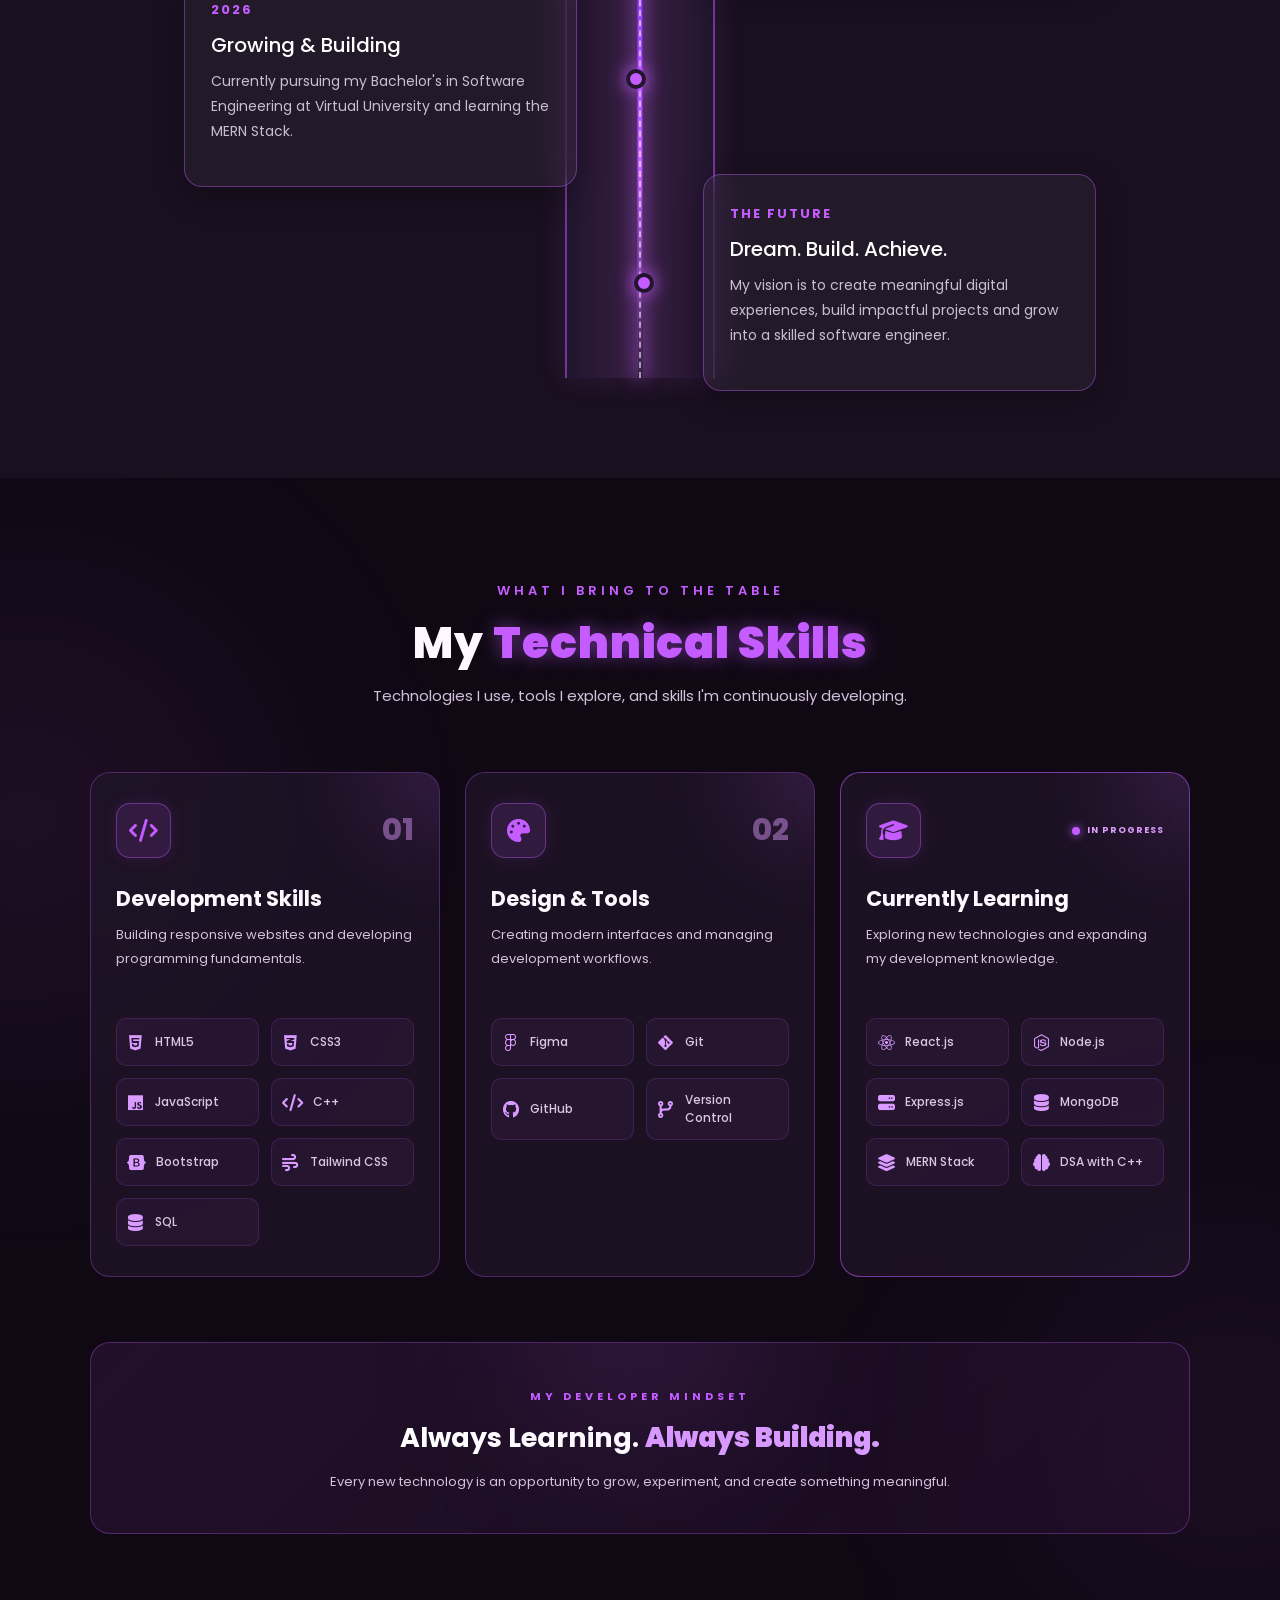
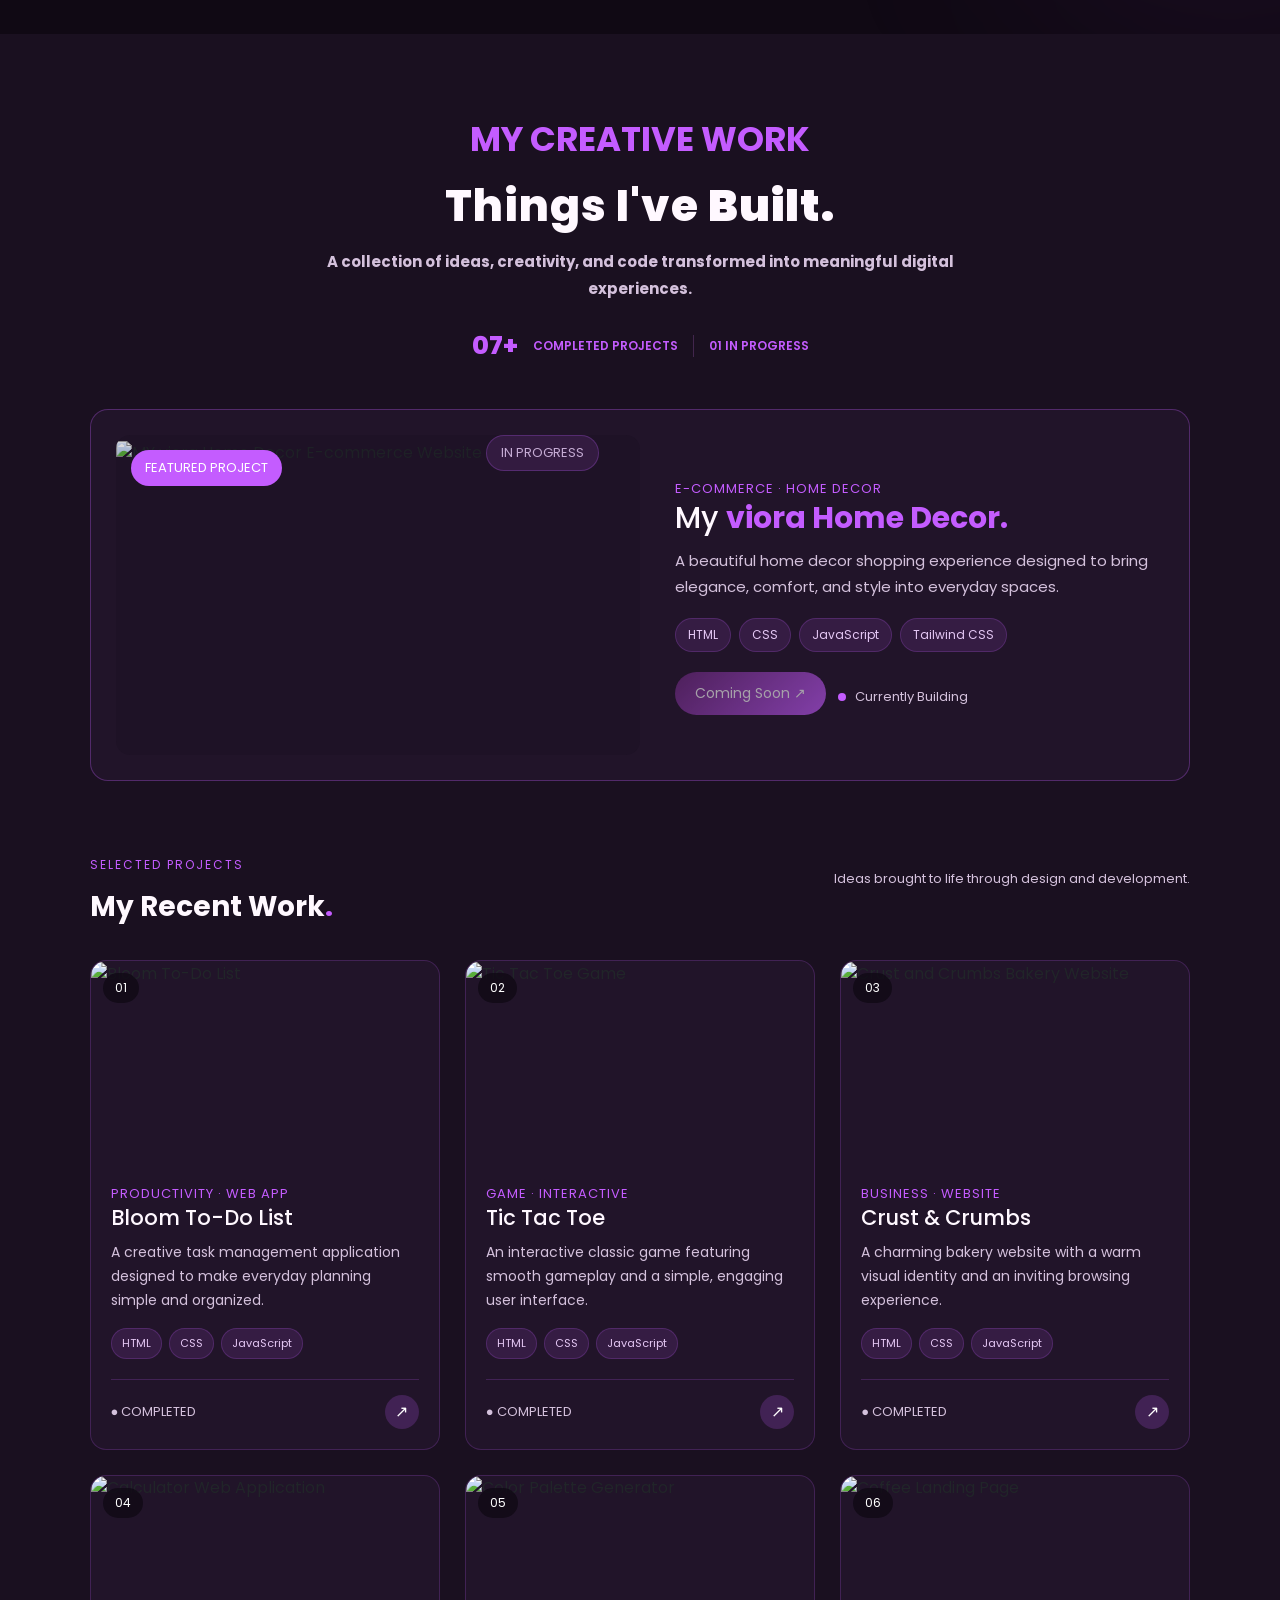
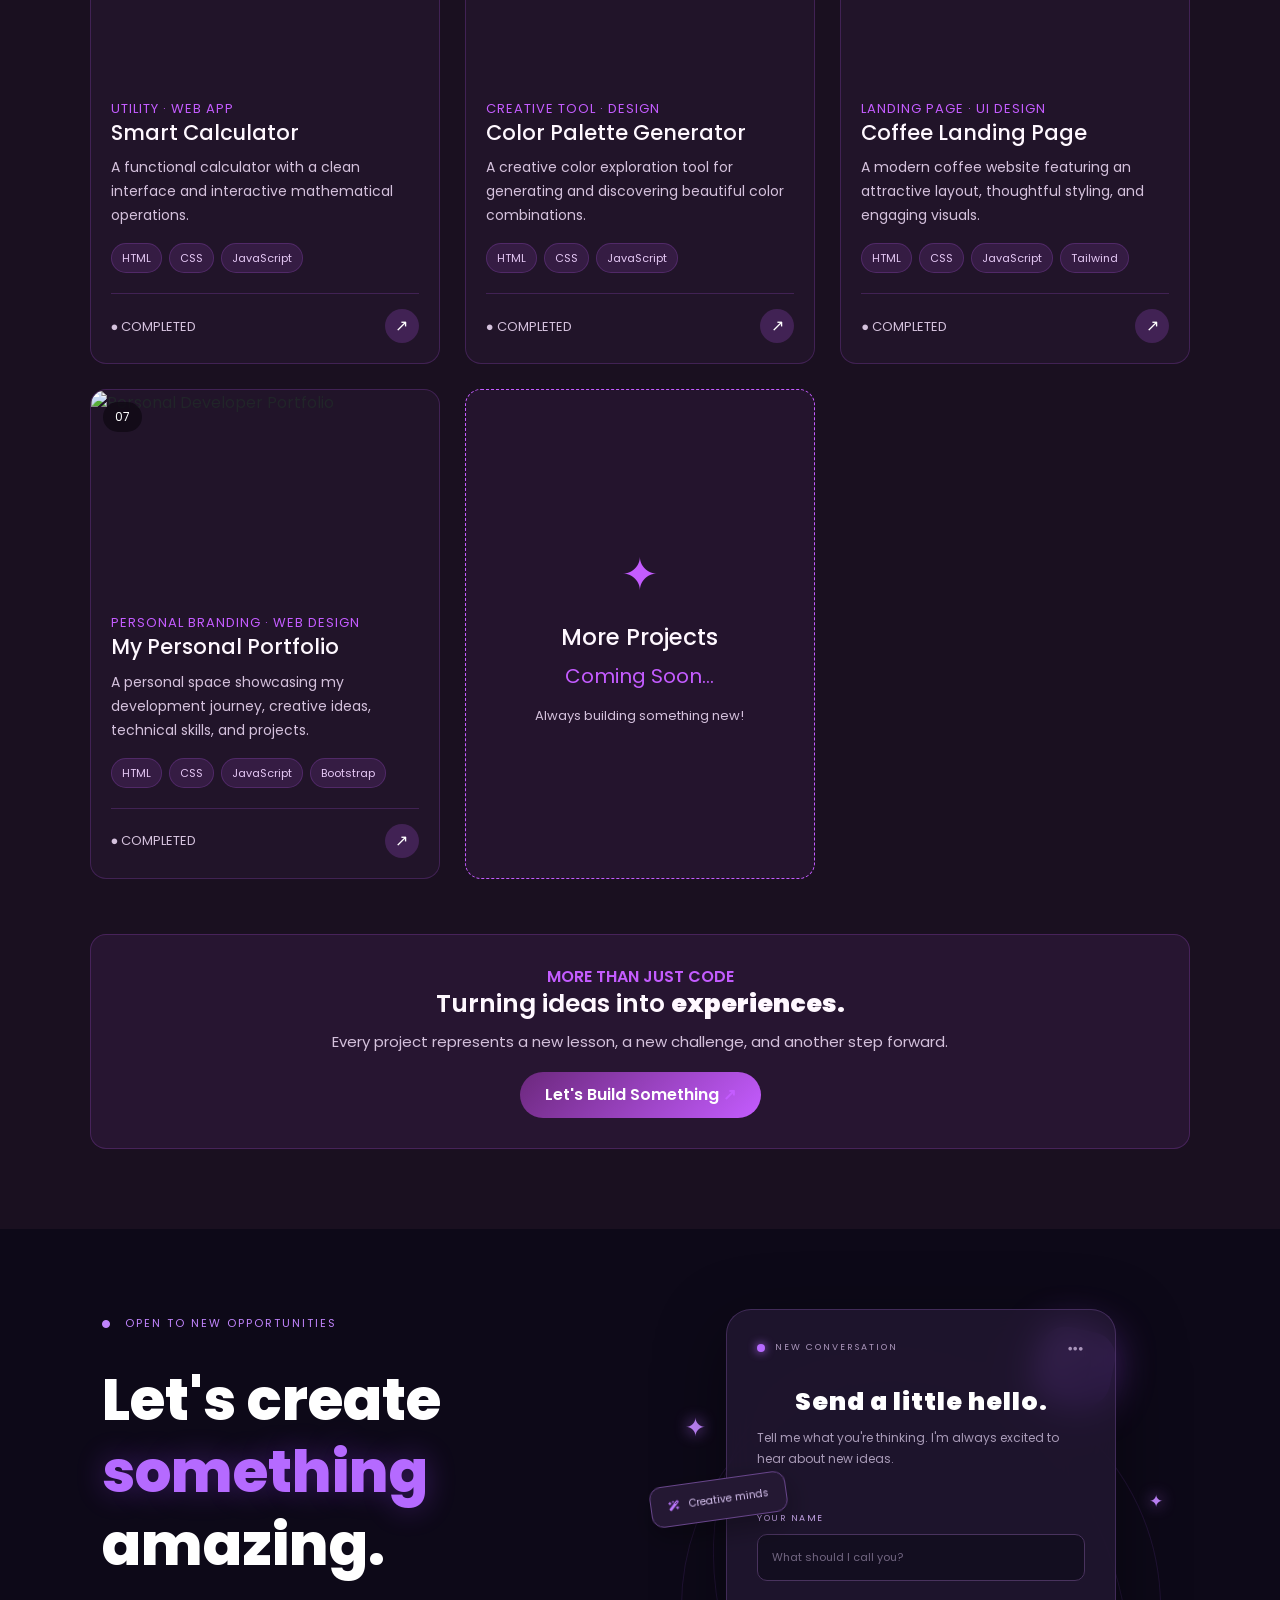
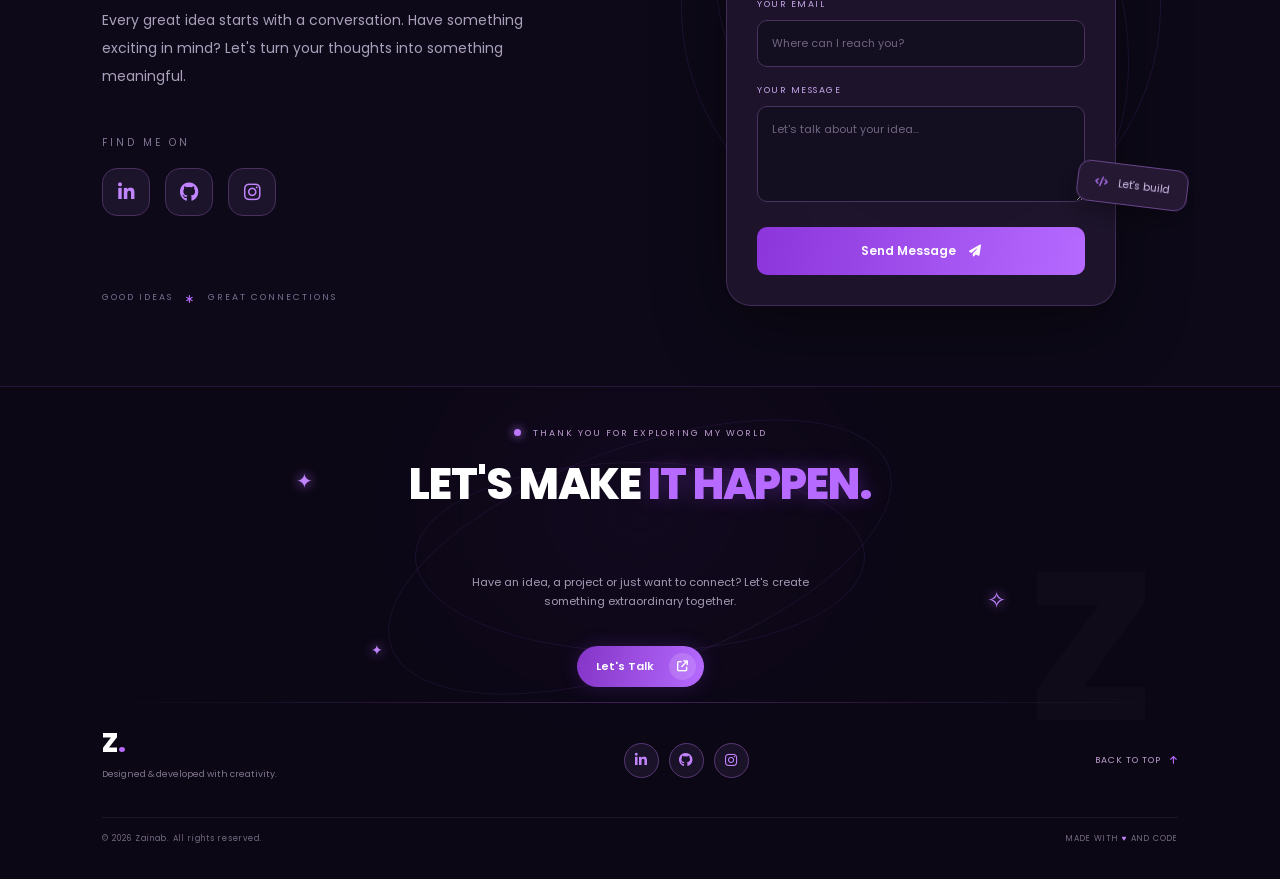
==== commit 78faf23d: "Add creative portfolio footer Add a styled footer with contact, social, and back-to-top links, and a" ====
--- a/main.html
+++ b/main.html
@@ -742,7 +742,7 @@
 
 <section class="contact-section" id="contact">
 
-    <div class="contact-left">
+    <div class="contact-left" data-aos="fade-right">
 
         <span class="small-label">
             <i class="fa-solid fa-circle"></i>
@@ -787,7 +787,7 @@
 
     </div>
 
-    <div class="contact-right">
+    <div class="contact-right" data-aos="fade-left">
 
         <div class="orbit orbit-one"></div>
         <div class="orbit orbit-two"></div>
@@ -849,6 +849,83 @@
 
 </section>
 
+<!-- FOOTER -->
+ 
+<footer class="creative-footer">
+
+    <div class="footer-glow"></div>
+
+    <div class="footer-main" data-aos="fade-up">
+
+        <div class="footer-top-label">
+            <span class="footer-status"></span>
+            THANK YOU FOR EXPLORING MY WORLD
+        </div>
+
+        <h2>
+            LET'S MAKE
+            <span>IT HAPPEN.</span>
+        </h2>
+
+        <p class="footer-description">
+            Have an idea, a project or just want to connect?
+            Let's create something extraordinary together.
+        </p>
+
+        <a href="#contact" class="footer-cta">
+            Let's Talk
+            <span><i class="fa-solid fa-arrow-up-right-from-square"></i></span>
+        </a>
+
+        <div class="footer-decoration">
+            <span class="footer-star star-a">✦</span>
+            <span class="footer-star star-b">✧</span>
+            <span class="footer-star star-c">✦</span>
+            <div class="footer-orbit orbit-a"></div>
+            <div class="footer-orbit orbit-b"></div>
+        </div>
+
+        <div class="footer-big-letter">Z</div>
+
+    </div>
+
+    <div class="footer-divider"></div>
+
+    <div class="footer-bottom">
+
+        <div class="footer-signature">
+            <a href="#home">Z<span>.</span></a>
+            <p>Designed & developed with creativity.</p>
+        </div>
+
+        <div class="footer-socials">
+            <a href="YOUR_LINKEDIN_URL" target="_blank" aria-label="LinkedIn">
+                <i class="fa-brands fa-linkedin-in"></i>
+            </a>
+
+            <a href="YOUR_GITHUB_URL" target="_blank" aria-label="GitHub">
+                <i class="fa-brands fa-github"></i>
+            </a>
+
+            <a href="YOUR_INSTAGRAM_URL" target="_blank" aria-label="Instagram">
+                <i class="fa-brands fa-instagram"></i>
+            </a>
+        </div>
+
+        <a href="#home" class="footer-back">
+            BACK TO TOP
+            <i class="fa-solid fa-arrow-up"></i>
+        </a>
+
+    </div>
+
+    <div class="footer-copyright">
+        <p>© 2026 Zainab. All rights reserved.</p>
+        <p>MADE WITH <span>♥</span> AND CODE</p>
+    </div>
+
+</footer>
+
 
     <script src="https://unpkg.com/aos@next/dist/aos.js"></script>
     <script src="main.js"></script>
--- a/main.css
+++ b/main.css
@@ -1605,7 +1605,7 @@
     font-size: 13px;
 }
 
-
+/* CONTACT  */
 .contact-section {
     min-height: 700px;
     padding: 80px 8%;
@@ -1911,3 +1911,265 @@
     bottom: 100px;
     transform: rotate(7deg);
 }
+
+/* FOOETR */
+
+
+.creative-footer {
+    background: #0b0714;
+    padding: 40px 8% 18px;
+    border-top: 1px solid #9b55d533;
+    position: relative;
+    overflow: hidden;
+}
+
+.footer-main {
+    min-height: 260px;
+    display: flex;
+    flex-direction: column;
+    align-items: center;
+    justify-content: center;
+    text-align: center;
+    position: relative;
+}
+
+.footer-glow {
+    width: 300px;
+    height: 150px;
+    background: #8b35db;
+    filter: blur(120px);
+    opacity: 0.12;
+    position: absolute;
+    top: 10%;
+    left: 50%;
+    transform: translateX(-50%);
+}
+
+.footer-top-label {
+    color: #b99acb;
+    font-size: 9px;
+    letter-spacing: 2px;
+    position: relative;
+    z-index: 2;
+}
+
+.footer-status {
+    display: inline-block;
+    width: 7px;
+    height: 7px;
+    background: #bd78ff;
+    border-radius: 50%;
+    margin-right: 8px;
+    box-shadow: 0 0 10px #bd78ff;
+}
+
+.footer-main h2 {
+    color: white;
+    font-size: 43px;
+    font-weight: 800;
+    line-height: 1.2;
+    letter-spacing: -1px;
+    margin-top: 18px;
+    position: relative;
+    z-index: 2;
+}
+
+.footer-main h2 span {
+    display: inline;
+    color: #b66aff;
+    text-shadow: 0 0 20px #a64dff55;
+}
+
+.footer-description {
+    color: #a69ab4;
+    font-size: 11px;
+    line-height: 1.8;
+    max-width: 400px;
+    margin-top: 12px;
+    position: relative;
+    z-index: 2;
+}
+
+.footer-cta {
+    display: flex;
+    align-items: center;
+    gap: 15px;
+    padding: 7px 8px 7px 19px;
+    margin-top: 18px;
+    background: linear-gradient(100deg, #8435c7, #b66aff);
+    color: white;
+    text-decoration: none;
+    font-size: 11px;
+    font-weight: 600;
+    border-radius: 30px;
+    box-shadow: 0 0 20px #963ff533;
+    position: relative;
+    z-index: 3;
+    transition: 0.3s;
+}
+
+.footer-cta span {
+    width: 27px;
+    height: 27px;
+    background: #ffffff25;
+    border-radius: 50%;
+    display: flex;
+    align-items: center;
+    justify-content: center;
+}
+
+.footer-cta:hover {
+    transform: translateY(-3px);
+    box-shadow: 0 0 25px #963ff577;
+}
+
+.footer-decoration {
+    position: absolute;
+    width: 100%;
+    height: 100%;
+    pointer-events: none;
+}
+
+.footer-orbit {
+    position: absolute;
+    border: 1px solid #b66aff18;
+    border-radius: 50%;
+    left: 50%;
+    top: 50%;
+    transform: translate(-50%, -50%);
+}
+
+.orbit-a {
+    width: 450px;
+    height: 190px;
+}
+
+.orbit-b {
+    width: 530px;
+    height: 220px;
+    transform: translate(-50%, -50%) rotate(-20deg);
+}
+
+.footer-star {
+    position: absolute;
+    color: #c084fc;
+    text-shadow: 0 0 12px #b66aff;
+}
+
+.star-a {
+    top: 15%;
+    left: 18%;
+    font-size: 20px;
+}
+
+.star-b {
+    top: 60%;
+    right: 16%;
+    font-size: 23px;
+}
+
+.star-c {
+    bottom: 10%;
+    left: 25%;
+    font-size: 14px;
+}
+
+.footer-big-letter {
+    position: absolute;
+    right: 2%;
+    bottom: -65px;
+    font-size: 210px;
+    line-height: 1;
+    font-weight: 800;
+    color: #ffffff05;
+    pointer-events: none;
+}
+
+.footer-divider {
+    height: 1px;
+    background: linear-gradient(to right, transparent, #9e5bc655, transparent);
+    margin-top: 15px;
+}
+
+.footer-bottom {
+    display: flex;
+    align-items: center;
+    justify-content: space-between;
+    padding: 20px 0;
+    gap: 15px;
+}
+
+.footer-signature a {
+    color: white;
+    font-size: 27px;
+    font-weight: 800;
+    text-decoration: none;
+}
+
+.footer-signature a span {
+    color: #b66aff;
+}
+
+.footer-signature p {
+    color: #81758e;
+    font-size: 9px;
+    margin-top: 4px;
+}
+
+.footer-socials {
+    display: flex;
+    gap: 10px;
+}
+
+.footer-socials a {
+    width: 35px;
+    height: 35px;
+    display: flex;
+    align-items: center;
+    justify-content: center;
+    color: #c084fc;
+    font-size: 14px;
+    background: #1a1227;
+    border: 1px solid #593875;
+    border-radius: 50%;
+    text-decoration: none;
+    transition: 0.3s;
+}
+
+.footer-socials a:hover {
+    color: white;
+    background: #923ed5;
+    transform: translateY(-4px);
+    box-shadow: 0 0 15px #963ff555;
+}
+
+.footer-back {
+    color: #b99acb;
+    font-size: 9px;
+    letter-spacing: 1px;
+    text-decoration: none;
+    transition: 0.3s;
+}
+
+.footer-back:hover {
+    color: white;
+}
+
+.footer-back i {
+    color: #b66aff;
+    margin-left: 6px;
+}
+
+.footer-copyright {
+    display: flex;
+    justify-content: space-between;
+    border-top: 1px solid #ffffff12;
+    padding-top: 15px;
+    color: #766b83;
+    font-size: 8px;
+    letter-spacing: 1px;
+}
+
+.footer-copyright span {
+    color: #c084fc;
+}
